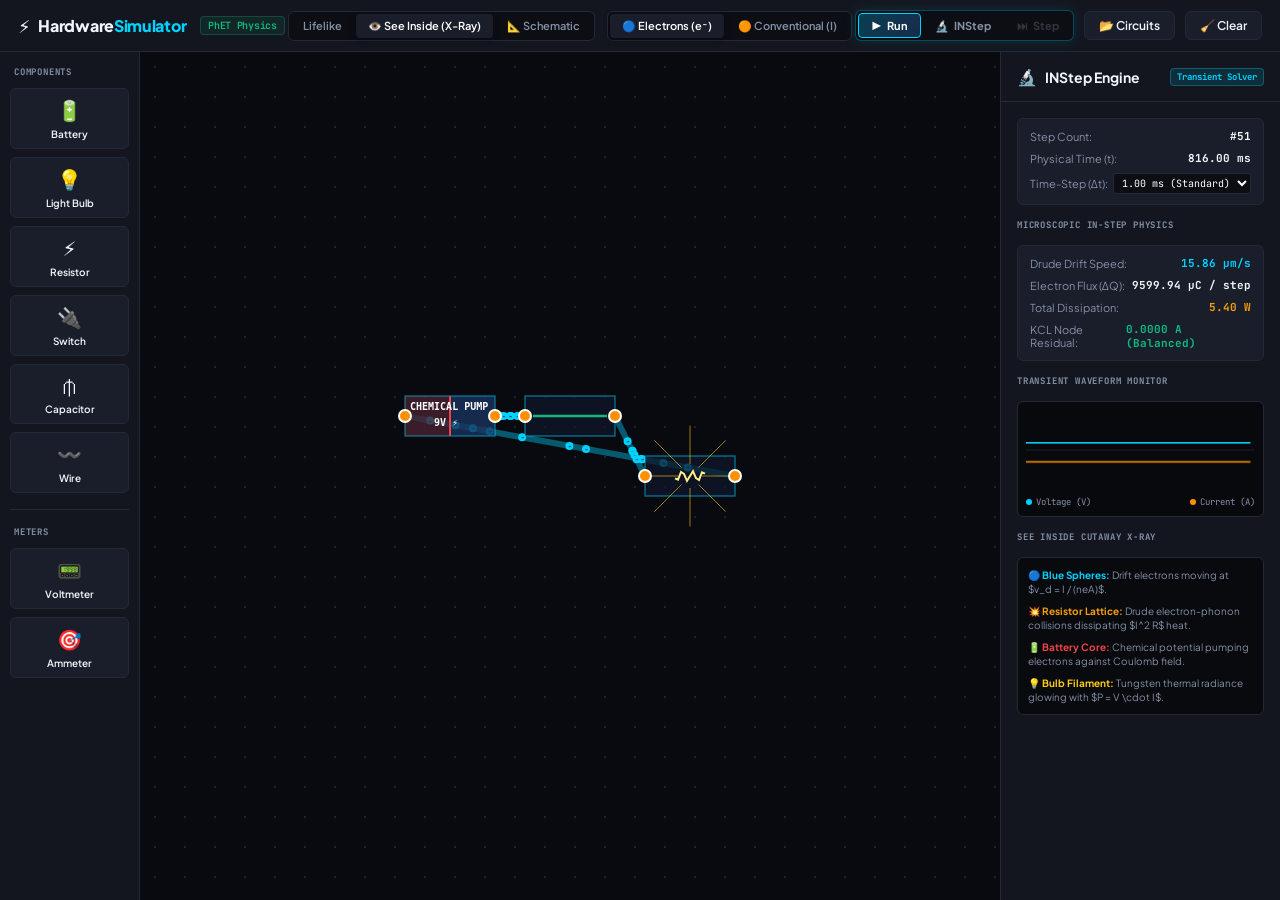
==== docs/index.html @ 87638cf1 "feat: complete PhET Hardware Simulator with See Inside cutaways, INStep transient engine, and GitHub" ====
<!DOCTYPE html>
<html lang="en">
<head>
  <meta charset="UTF-8">
  <meta name="viewport" content="width=device-width, initial-scale=1.0">
  <title>Hardware Simulator — PhET Interactive Circuit Lab & INStep Engine</title>
  <meta name="description" content="PhET-accurate interactive circuit construction kit with microscopic 'See Inside Circuit' X-ray cutaways, electron drift dynamics, and INStep transient micro-stepping engine.">

  <!-- Typography -->
  <link rel="preconnect" href="https://fonts.googleapis.com">
  <link rel="preconnect" href="https://fonts.gstatic.com" crossorigin>
  <link href="https://fonts.googleapis.com/css2?family=JetBrains+Mono:wght@400;500;600&family=Plus+Jakarta+Sans:wght@400;500;600;700;800&display=swap" rel="stylesheet">

  <link rel="stylesheet" href="style.css">
</head>
<body class="lab-workspace">

  <!-- Main Simulator Layout -->
  <div class="simulator-shell">
    
    <!-- Minimal Top Control Bar -->
    <header class="lab-header">
      <div class="header-left">
        <div class="brand">
          <span class="brand-icon">⚡</span>
          <span class="brand-title">Hardware<span class="highlight">Simulator</span></span>
          <span class="lab-badge">PhET Physics</span>
        </div>
      </div>

      <!-- Central "See Inside Circuit" Controls -->
      <div class="header-center">
        <!-- View Mode (Real vs See Inside X-Ray vs Schematic) -->
        <div class="segmented-control" title="Circuit Rendering View">
          <button class="seg-btn" data-view="real" id="view-real">Lifelike</button>
          <button class="seg-btn active" data-view="xray" id="view-xray">👁️ See Inside (X-Ray)</button>
          <button class="seg-btn" data-view="schematic" id="view-schematic">📐 Schematic</button>
        </div>

        <!-- Current Flow Mode (Electrons vs Conventional) -->
        <div class="segmented-control" title="Current Flow Display">
          <button class="seg-btn active" data-flow="electrons" id="flow-electrons">🔵 Electrons (e⁻)</button>
          <button class="seg-btn" data-flow="conventional" id="flow-conventional">🟠 Conventional (I)</button>
        </div>
      </div>

      <!-- INStep & Time Controls -->
      <div class="header-right">
        <!-- Major INStep Feature Pill -->
        <div class="instep-control-pill">
          <button class="btn-instep-mode active" id="btn-mode-run" title="Continuous Real-time Run">
            <span>▶</span> Run
          </button>
          <button class="btn-instep-mode" id="btn-mode-instep" title="INStep Micro-stepping transient analysis">
            <span>🔬</span> INStep
          </button>
          <button class="btn-instep-step" id="btn-instep-step" title="Advance by 1 micro-step (+Δt)" disabled>
            <span>⏭</span> Step
          </button>
        </div>

        <button class="btn-tool" id="btn-presets" title="Preset Circuits">📂 Circuits</button>
        <button class="btn-tool btn-clear" id="btn-clear" title="Clear Canvas">🧹 Clear</button>
      </div>
    </header>

    <!-- Main Workspace: Canvas Stage + Component Drawer -->
    <div class="lab-body">
      
      <!-- Minimalist Component Palette Drawer -->
      <aside class="component-drawer">
        <div class="drawer-title">COMPONENTS</div>
        <div class="palette-grid">
          <div class="palette-item" draggable="true" data-type="battery" title="DC Battery (Chemical Voltage Source)">
            <div class="palette-icon icon-battery">🔋</div>
            <span>Battery</span>
          </div>
          <div class="palette-item" draggable="true" data-type="bulb" title="Incandescent Light Bulb (Tungsten Filament)">
            <div class="palette-icon icon-bulb">💡</div>
            <span>Light Bulb</span>
          </div>
          <div class="palette-item" draggable="true" data-type="resistor" title="Carbon Resistor (Lattice Dissipation)">
            <div class="palette-icon icon-resistor">⚡</div>
            <span>Resistor</span>
          </div>
          <div class="palette-item" draggable="true" data-type="switch" title="Knife Switch">
            <div class="palette-icon icon-switch">🔌</div>
            <span>Switch</span>
          </div>
          <div class="palette-item" draggable="true" data-type="capacitor" title="Parallel Plate Capacitor">
            <div class="palette-icon icon-cap">⫛</div>
            <span>Capacitor</span>
          </div>
          <div class="palette-item" draggable="true" data-type="wire" title="Copper Wire (Zero Resistance)">
            <div class="palette-icon icon-wire">〰️</div>
            <span>Wire</span>
          </div>
        </div>

        <div class="drawer-divider"></div>
        <div class="drawer-title">METERS</div>
        <div class="palette-grid">
          <div class="palette-item" id="tool-voltmeter-toggle" title="Draggable Dual-Probe Voltmeter">
            <div class="palette-icon icon-meter">📟</div>
            <span>Voltmeter</span>
          </div>
          <div class="palette-item" id="tool-ammeter-toggle" title="Non-Contact Sensor Ammeter">
            <div class="palette-icon icon-ammeter">🎯</div>
            <span>Ammeter</span>
          </div>
        </div>
      </aside>

      <!-- Center Circuit Sandbox Canvas -->
      <main class="canvas-viewport" id="canvas-viewport">
        <!-- Interactive High-DPI Canvas -->
        <canvas id="circuit-canvas"></canvas>

        <!-- Virtual Voltmeter (Draggable with floating Red & Black Probes) -->
        <div class="virtual-meter voltmeter-body" id="voltmeter-unit" style="display: none;">
          <div class="meter-header">
            <span>VOLTMETER</span>
            <button class="meter-close" id="voltmeter-close">×</button>
          </div>
          <div class="meter-display">
            <span class="meter-value" id="voltmeter-readout">0.00</span>
            <span class="meter-unit">V</span>
          </div>
          <div class="meter-labels">
            <span class="label-black">COM (-)</span>
            <span class="label-red">V (+)</span>
          </div>
        </div>

        <!-- Voltmeter Probes -->
        <div class="probe probe-black" id="probe-black" style="display: none;" title="Negative Probe (Black)">
          <div class="probe-tip"></div>
          <span class="probe-tag">-</span>
        </div>
        <div class="probe probe-red" id="probe-red" style="display: none;" title="Positive Probe (Red)">
          <div class="probe-tip"></div>
          <span class="probe-tag">+</span>
        </div>

        <!-- Virtual Ammeter Sensor -->
        <div class="virtual-meter ammeter-unit" id="ammeter-unit" style="display: none;">
          <div class="meter-header">
            <span>AMMETER</span>
            <button class="meter-close" id="ammeter-close">×</button>
          </div>
          <div class="meter-display">
            <span class="meter-value" id="ammeter-readout">0.000</span>
            <span class="meter-unit">A</span>
          </div>
          <div class="ammeter-sensor-ring" id="ammeter-sensor-ring" title="Drag over any wire or component to read current">
            <div class="crosshair-h"></div>
            <div class="crosshair-v"></div>
          </div>
        </div>

        <!-- Floating Component Property Editor Dialog -->
        <div class="property-popup" id="property-popup" style="display: none;">
          <div class="popup-title">
            <span id="popup-comp-title">Resistor (R1)</span>
            <button class="popup-close" id="popup-close">×</button>
          </div>
          <div class="popup-body">
            <div class="slider-row">
              <label id="popup-slider-label">Resistance:</label>
              <input type="range" id="popup-slider" min="1" max="100" step="1" value="10">
              <span class="slider-readout" id="popup-slider-val">10.0 Ω</span>
            </div>
            <div class="popup-stats" id="popup-stats">
              <div>Current: <strong id="popup-stat-i">0.00 A</strong></div>
              <div>Power: <strong id="popup-stat-p">0.00 W</strong></div>
            </div>
            <div class="popup-actions">
              <button class="btn-popup-delete" id="popup-delete">🗑️ Remove</button>
            </div>
          </div>
        </div>

      </main>

      <!-- Right Side: ⭐ Major INStep Transient Dashboard & Microscopic Inspector -->
      <aside class="instep-panel" id="instep-panel">
        <div class="panel-header">
          <div class="panel-title-wrap">
            <span class="panel-icon">🔬</span>
            <h3>INStep Engine</h3>
          </div>
          <span class="instep-tag">Transient Solver</span>
        </div>

        <div class="instep-content">
          <!-- Step Telemetry Status -->
          <div class="telemetry-card">
            <div class="telemetry-row">
              <span>Step Count:</span>
              <strong id="instep-step-count">#0</strong>
            </div>
            <div class="telemetry-row">
              <span>Physical Time (t):</span>
              <strong id="instep-time-val">0.00 ms</strong>
            </div>
            <div class="telemetry-row">
              <span>Time-Step (Δt):</span>
              <select id="instep-dt-select" class="dropdown-sm">
                <option value="0.0001">0.10 ms (High-Res)</option>
                <option value="0.001" selected>1.00 ms (Standard)</option>
                <option value="0.01">10.0 ms (Fast)</option>
              </select>
            </div>
          </div>

          <!-- Microscopic "See Inside" Drude Physics -->
          <div class="section-title">MICROSCOPIC IN-STEP PHYSICS</div>
          <div class="telemetry-card">
            <div class="telemetry-row">
              <span>Drude Drift Speed:</span>
              <strong class="text-cyan" id="instep-drift-vel">0.00 µm/s</strong>
            </div>
            <div class="telemetry-row">
              <span>Electron Flux (ΔQ):</span>
              <strong id="instep-charge-flux">0.00 µC / step</strong>
            </div>
            <div class="telemetry-row">
              <span>Total Dissipation:</span>
              <strong class="text-amber" id="instep-power">0.00 W</strong>
            </div>
            <div class="telemetry-row">
              <span>KCL Node Residual:</span>
              <strong class="text-green" id="instep-kcl">0.0000 A (Balanced)</strong>
            </div>
          </div>

          <!-- Live INStep Waveform Transient Graph -->
          <div class="section-title">TRANSIENT WAVEFORM MONITOR</div>
          <div class="waveform-box">
            <canvas id="waveform-canvas" width="220" height="90"></canvas>
            <div class="waveform-legend">
              <span class="leg-item"><span class="dot-v"></span> Voltage (V)</span>
              <span class="leg-item"><span class="dot-i"></span> Current (A)</span>
            </div>
          </div>

          <!-- Cutaway Physics Explanation -->
          <div class="section-title">SEE INSIDE CUTAWAY X-RAY</div>
          <div class="cutaway-guide-box">
            <div class="guide-item">
              <strong class="text-cyan">🔵 Blue Spheres:</strong> Drift electrons moving at $v_d = I / (neA)$.
            </div>
            <div class="guide-item">
              <strong class="text-amber">💥 Resistor Lattice:</strong> Drude electron-phonon collisions dissipating $I^2 R$ heat.
            </div>
            <div class="guide-item">
              <strong class="text-red">🔋 Battery Core:</strong> Chemical potential pumping electrons against Coulomb field.
            </div>
            <div class="guide-item">
              <strong class="text-yellow">💡 Bulb Filament:</strong> Tungsten thermal radiance glowing with $P = V \cdot I$.
            </div>
          </div>

        </div>
      </aside>

    </div>

    <!-- Presets Modal -->
    <div class="modal-backdrop" id="modal-presets" style="display: none;">
      <div class="modal-card">
        <div class="modal-header">
          <h3>Load Circuit Presets</h3>
          <button class="modal-close" id="modal-presets-close">×</button>
        </div>
        <div class="presets-grid">
          <div class="preset-card" data-preset="simple_series">
            <h4>Simple Series Circuit</h4>
            <p>9V Battery + Light Bulb + Knife Switch. Demonstrates complete conduction loop.</p>
          </div>
          <div class="preset-card" data-preset="parallel_branches">
            <h4>Parallel Circuit</h4>
            <p>9V Battery powering two independent light bulb branches. Verifies Kirchhoff's Current Law.</p>
          </div>
          <div class="preset-card" data-preset="rc_transient">
            <h4>RC Transient Charging</h4>
            <p>Battery + Resistor + Capacitor. Watch voltage exponential rise and INStep charge storage.</p>
          </div>
          <div class="preset-card" data-preset="short_circuit">
            <h4>Short Circuit (High Current)</h4>
            <p>Direct low-resistance bridge triggering high thermal current and battery warning.</p>
          </div>
        </div>
      </div>
    </div>

  </div>

  <script src="app.js"></script>
</body>
</html>
---- docs/style.css ----
/* ==========================================================================
   Hardware Simulator — PhET Interactive Lab & INStep Engine Stylesheet
   Minimalist UI • Maximal Functionality • Microscopic Physics Simulation
   ========================================================================== */

:root {
  --bg-lab: #0b0d13;
  --bg-surface: #13161f;
  --bg-card: #1a1e2b;
  --bg-card-hover: #222738;
  --border-subtle: #242938;
  --border-active: #3b435a;

  --accent-cyan: #00d2ff;
  --accent-blue: #3b82f6;
  --accent-orange: #ff9100;
  --accent-amber: #f59e0b;
  --accent-green: #10b981;
  --accent-red: #ef4444;
  --accent-yellow: #facc15;

  --text-main: #f1f5f9;
  --text-muted: #8490a7;
  --text-dark: #0f172a;

  --font-main: 'Plus Jakarta Sans', system-ui, sans-serif;
  --font-mono: 'JetBrains Mono', monospace;
}

*, *::before, *::after {
  box-sizing: border-box;
  margin: 0;
  padding: 0;
  -webkit-font-smoothing: antialiased;
}

body.lab-workspace {
  background-color: var(--bg-lab);
  color: var(--text-main);
  font-family: var(--font-main);
  height: 100vh;
  width: 100vw;
  overflow: hidden;
  user-select: none;
}

.simulator-shell {
  display: flex;
  flex-direction: column;
  height: 100vh;
  width: 100vw;
}

/* ================= Minimal Top Control Bar ================= */
.lab-header {
  height: 52px;
  background-color: var(--bg-surface);
  border-bottom: 1px solid var(--border-subtle);
  display: flex;
  align-items: center;
  justify-content: space-between;
  padding: 0 18px;
  z-index: 100;
  flex-shrink: 0;
}

.brand {
  display: flex;
  align-items: center;
  gap: 8px;
  font-weight: 800;
  font-size: 16px;
  letter-spacing: -0.3px;
}

.brand-icon {
  font-size: 18px;
}

.brand-title .highlight {
  color: var(--accent-cyan);
}

.lab-badge {
  font-family: var(--font-mono);
  font-size: 10px;
  font-weight: 600;
  color: var(--accent-green);
  background: rgba(16, 185, 129, 0.1);
  border: 1px solid rgba(16, 185, 129, 0.25);
  padding: 2px 7px;
  border-radius: 4px;
  margin-left: 6px;
}

.header-center {
  display: flex;
  align-items: center;
  gap: 12px;
}

/* Segmented Control Buttons */
.segmented-control {
  display: flex;
  background-color: #0c0e14;
  border: 1px solid var(--border-subtle);
  border-radius: 6px;
  padding: 2px;
  gap: 2px;
}

.seg-btn {
  background: transparent;
  border: none;
  color: var(--text-muted);
  font-family: var(--font-main);
  font-size: 11px;
  font-weight: 600;
  padding: 5px 12px;
  border-radius: 4px;
  cursor: pointer;
  transition: all 0.15s ease;
}

.seg-btn:hover {
  color: var(--text-main);
}

.seg-btn.active {
  background-color: var(--bg-card);
  color: #fff;
  box-shadow: 0 2px 6px rgba(0, 0, 0, 0.3);
}

/* INStep Control Pill */
.header-right {
  display: flex;
  align-items: center;
  gap: 10px;
}

.instep-control-pill {
  display: flex;
  background-color: #0c0e14;
  border: 1px solid rgba(0, 210, 255, 0.3);
  box-shadow: 0 0 14px rgba(0, 210, 255, 0.12);
  border-radius: 6px;
  padding: 2px;
  gap: 2px;
}

.btn-instep-mode, .btn-instep-step {
  background: transparent;
  border: none;
  color: var(--text-muted);
  font-family: var(--font-main);
  font-size: 11px;
  font-weight: 700;
  padding: 5px 12px;
  border-radius: 4px;
  cursor: pointer;
  display: flex;
  align-items: center;
  gap: 5px;
  transition: all 0.15s;
}

.btn-instep-mode:hover, .btn-instep-step:hover:not(:disabled) {
  color: #fff;
}

.btn-instep-mode.active {
  background: linear-gradient(135deg, rgba(0, 210, 255, 0.25), rgba(59, 130, 246, 0.25));
  border: 1px solid var(--accent-cyan);
  color: #fff;
}

.btn-instep-step:disabled {
  opacity: 0.3;
  cursor: not-allowed;
}

.btn-tool {
  background-color: var(--bg-card);
  border: 1px solid var(--border-subtle);
  color: var(--text-main);
  font-family: var(--font-main);
  font-size: 12px;
  font-weight: 600;
  padding: 6px 14px;
  border-radius: 6px;
  cursor: pointer;
  transition: all 0.15s;
}

.btn-tool:hover {
  background-color: var(--bg-card-hover);
  border-color: var(--border-active);
}

.btn-clear:hover {
  border-color: var(--accent-red);
  color: var(--accent-red);
}

/* ================= Workspace Layout ================= */
.lab-body {
  display: flex;
  flex: 1;
  overflow: hidden;
  position: relative;
}

/* Left Component Palette Drawer */
.component-drawer {
  width: 140px;
  background-color: var(--bg-surface);
  border-right: 1px solid var(--border-subtle);
  display: flex;
  flex-direction: column;
  padding: 14px 10px;
  gap: 10px;
  overflow-y: auto;
  z-index: 50;
  flex-shrink: 0;
}

.drawer-title {
  font-family: var(--font-mono);
  font-size: 9px;
  font-weight: 700;
  letter-spacing: 0.8px;
  color: var(--text-muted);
  padding: 0 4px;
}

.palette-grid {
  display: flex;
  flex-direction: column;
  gap: 8px;
}

.palette-item {
  background-color: var(--bg-card);
  border: 1px solid var(--border-subtle);
  border-radius: 6px;
  padding: 8px 6px;
  display: flex;
  flex-direction: column;
  align-items: center;
  gap: 5px;
  cursor: grab;
  transition: all 0.18s ease;
}

.palette-item:hover {
  background-color: var(--bg-card-hover);
  border-color: var(--accent-cyan);
  transform: translateY(-1px);
  box-shadow: 0 4px 12px rgba(0, 0, 0, 0.3);
}

.palette-item:active {
  cursor: grabbing;
}

.palette-icon {
  font-size: 20px;
}

.palette-item span {
  font-size: 10px;
  font-weight: 600;
  color: var(--text-main);
}

.drawer-divider {
  height: 1px;
  background: var(--border-subtle);
  margin: 6px 0;
}

/* Center Canvas Viewport */
.canvas-viewport {
  flex: 1;
  position: relative;
  background: #090a0f;
  overflow: hidden;
  cursor: default;
}

#circuit-canvas {
  position: absolute;
  inset: 0;
  width: 100%;
  height: 100%;
}

/* Virtual Meters (Voltmeter & Ammeter) */
.virtual-meter {
  position: absolute;
  background-color: #f59e0b;
  border: 3px solid #b45309;
  border-radius: 10px;
  box-shadow: 0 12px 32px rgba(0, 0, 0, 0.6);
  z-index: 80;
  cursor: move;
}

.voltmeter-body {
  width: 150px;
  padding: 10px;
  top: 30px;
  right: 30px;
}

.meter-header {
  display: flex;
  justify-content: space-between;
  align-items: center;
  font-size: 9px;
  font-weight: 800;
  font-family: var(--font-mono);
  color: #78350f;
  margin-bottom: 6px;
}

.meter-close {
  background: transparent;
  border: none;
  font-size: 14px;
  font-weight: bold;
  color: #78350f;
  cursor: pointer;
}

.meter-display {
  background-color: #27272a;
  border: 2px solid #18181b;
  border-radius: 4px;
  padding: 6px 8px;
  display: flex;
  justify-content: space-between;
  align-items: baseline;
  box-shadow: inset 0 2px 6px rgba(0, 0, 0, 0.6);
}

.meter-value {
  font-family: var(--font-mono);
  font-size: 18px;
  font-weight: 700;
  color: #4ade80;
}

.meter-unit {
  font-family: var(--font-mono);
  font-size: 12px;
  font-weight: 700;
  color: #a1a1aa;
}

.meter-labels {
  display: flex;
  justify-content: space-between;
  margin-top: 8px;
  font-size: 9px;
  font-family: var(--font-mono);
  font-weight: 800;
}

.label-black { color: #18181b; }
.label-red { color: #b91c1c; }

/* Voltmeter Probes */
.probe {
  position: absolute;
  width: 16px;
  height: 48px;
  border-radius: 3px;
  display: flex;
  flex-direction: column;
  align-items: center;
  justify-content: flex-end;
  padding-bottom: 4px;
  cursor: grab;
  z-index: 85;
  box-shadow: 0 6px 16px rgba(0, 0, 0, 0.5);
}

.probe-tip {
  position: absolute;
  top: -12px;
  width: 3px;
  height: 12px;
  background-color: #d1d5db;
  border-radius: 1px;
}

.probe-black {
  background-color: #18181b;
  border: 1px solid #3f3f46;
  top: 130px;
  right: 120px;
}

.probe-red {
  background-color: #dc2626;
  border: 1px solid #f87171;
  top: 130px;
  right: 50px;
}

.probe-tag {
  font-size: 12px;
  font-weight: 800;
  color: #fff;
  font-family: var(--font-mono);
}

/* Ammeter Sensor */
.ammeter-unit {
  width: 140px;
  padding: 8px;
  background-color: #0284c7;
  border-color: #0369a1;
  top: 180px;
  right: 30px;
}

.ammeter-unit .meter-header { color: #082f49; }
.ammeter-unit .meter-close { color: #082f49; }

.ammeter-sensor-ring {
  width: 38px;
  height: 38px;
  border-radius: 50%;
  border: 3px dashed #38bdf8;
  position: absolute;
  top: calc(100% + 14px);
  left: 50%;
  transform: translateX(-50%);
  display: flex;
  align-items: center;
  justify-content: center;
  cursor: grab;
  background: rgba(56, 189, 248, 0.15);
}

.crosshair-h { width: 100%; height: 1px; background: rgba(56, 189, 248, 0.6); position: absolute; }
.crosshair-v { height: 100%; width: 1px; background: rgba(56, 189, 248, 0.6); position: absolute; }

/* Component Property Editor Popup */
.property-popup {
  position: absolute;
  background-color: var(--bg-surface);
  border: 1px solid var(--border-subtle);
  border-radius: 8px;
  box-shadow: 0 16px 40px rgba(0, 0, 0, 0.6);
  padding: 12px 16px;
  width: 230px;
  z-index: 90;
  display: flex;
  flex-direction: column;
  gap: 10px;
}

.popup-title {
  display: flex;
  justify-content: space-between;
  align-items: center;
  font-size: 12px;
  font-weight: 700;
  color: #fff;
  border-bottom: 1px solid var(--border-subtle);
  padding-bottom: 6px;
}

.popup-close {
  background: transparent;
  border: none;
  font-size: 16px;
  color: var(--text-muted);
  cursor: pointer;
}

.slider-row {
  display: flex;
  flex-direction: column;
  gap: 6px;
  font-size: 11px;
}

.slider-row input[type=range] {
  width: 100%;
  accent-color: var(--accent-cyan);
}

.slider-readout {
  font-family: var(--font-mono);
  font-weight: 700;
  color: var(--accent-cyan);
  text-align: right;
}

.popup-stats {
  background: #0b0d13;
  padding: 6px 8px;
  border-radius: 4px;
  font-size: 11px;
  font-family: var(--font-mono);
  display: flex;
  justify-content: space-between;
}

.btn-popup-delete {
  width: 100%;
  background: rgba(239, 68, 68, 0.12);
  border: 1px solid rgba(239, 68, 68, 0.3);
  color: var(--accent-red);
  font-size: 11px;
  font-weight: 600;
  padding: 6px;
  border-radius: 4px;
  cursor: pointer;
  margin-top: 6px;
}

.btn-popup-delete:hover {
  background: rgba(239, 68, 68, 0.25);
}

/* ================= Right: ⭐ INStep Dashboard ================= */
.instep-panel {
  width: 280px;
  background-color: var(--bg-surface);
  border-left: 1px solid var(--border-subtle);
  display: flex;
  flex-direction: column;
  z-index: 50;
  flex-shrink: 0;
}

.panel-header {
  padding: 14px 16px;
  border-bottom: 1px solid var(--border-subtle);
  display: flex;
  justify-content: space-between;
  align-items: center;
}

.panel-title-wrap {
  display: flex;
  align-items: center;
  gap: 8px;
}

.panel-title-wrap h3 {
  font-size: 14px;
  font-weight: 700;
}

.instep-tag {
  font-family: var(--font-mono);
  font-size: 9px;
  font-weight: 700;
  background: rgba(0, 210, 255, 0.12);
  color: var(--accent-cyan);
  border: 1px solid rgba(0, 210, 255, 0.3);
  padding: 2px 6px;
  border-radius: 4px;
}

.instep-content {
  padding: 16px;
  overflow-y: auto;
  display: flex;
  flex-direction: column;
  gap: 14px;
}

.section-title {
  font-family: var(--font-mono);
  font-size: 9px;
  font-weight: 700;
  letter-spacing: 0.8px;
  color: var(--text-muted);
}

.telemetry-card {
  background-color: var(--bg-card);
  border: 1px solid var(--border-subtle);
  border-radius: 6px;
  padding: 10px 12px;
  display: flex;
  flex-direction: column;
  gap: 8px;
}

.telemetry-row {
  display: flex;
  justify-content: space-between;
  align-items: center;
  font-size: 11px;
  color: var(--text-muted);
}

.telemetry-row strong {
  font-family: var(--font-mono);
  color: var(--text-main);
}

.dropdown-sm {
  background: #0c0e14;
  border: 1px solid var(--border-subtle);
  color: #fff;
  font-family: var(--font-mono);
  font-size: 10px;
  padding: 2px 4px;
  border-radius: 3px;
  outline: none;
}

.text-cyan { color: var(--accent-cyan) !important; }
.text-amber { color: var(--accent-amber) !important; }
.text-green { color: var(--accent-green) !important; }
.text-red { color: var(--accent-red) !important; }
.text-yellow { color: var(--accent-yellow) !important; }

/* Waveform Canvas */
.waveform-box {
  background-color: #08090d;
  border: 1px solid var(--border-subtle);
  border-radius: 6px;
  padding: 8px;
  display: flex;
  flex-direction: column;
  gap: 6px;
}

#waveform-canvas {
  width: 100%;
  height: 80px;
}

.waveform-legend {
  display: flex;
  justify-content: space-between;
  font-size: 9px;
  font-family: var(--font-mono);
  color: var(--text-muted);
}

.leg-item { display: flex; align-items: center; gap: 4px; }
.dot-v { width: 6px; height: 6px; border-radius: 50%; background-color: var(--accent-cyan); }
.dot-i { width: 6px; height: 6px; border-radius: 50%; background-color: var(--accent-orange); }

/* Cutaway Guide Box */
.cutaway-guide-box {
  background-color: #090a0e;
  border: 1px solid var(--border-subtle);
  border-radius: 6px;
  padding: 10px;
  display: flex;
  flex-direction: column;
  gap: 8px;
}

.guide-item {
  font-size: 10px;
  line-height: 1.4;
  color: var(--text-muted);
}

/* ================= Presets Modal ================= */
.modal-backdrop {
  position: fixed;
  inset: 0;
  background: rgba(0, 0, 0, 0.7);
  backdrop-filter: blur(4px);
  display: flex;
  align-items: center;
  justify-content: center;
  z-index: 200;
}

.modal-card {
  background: var(--bg-surface);
  border: 1px solid var(--border-subtle);
  border-radius: 10px;
  width: 520px;
  padding: 20px;
  display: flex;
  flex-direction: column;
  gap: 16px;
  box-shadow: 0 20px 48px rgba(0, 0, 0, 0.6);
}

.modal-header {
  display: flex;
  justify-content: space-between;
  align-items: center;
  border-bottom: 1px solid var(--border-subtle);
  padding-bottom: 10px;
}

.modal-header h3 {
  font-size: 15px;
  font-weight: 700;
}

.modal-close {
  background: transparent;
  border: none;
  font-size: 20px;
  color: var(--text-muted);
  cursor: pointer;
}

.presets-grid {
  display: grid;
  grid-template-columns: 1fr 1fr;
  gap: 12px;
}

.preset-card {
  background: var(--bg-card);
  border: 1px solid var(--border-subtle);
  border-radius: 6px;
  padding: 12px;
  cursor: pointer;
  transition: all 0.15s;
}

.preset-card:hover {
  background: var(--bg-card-hover);
  border-color: var(--accent-cyan);
  transform: translateY(-2px);
}

.preset-card h4 {
  font-size: 12px;
  font-weight: 700;
  color: #fff;
  margin-bottom: 4px;
}

.preset-card p {
  font-size: 10px;
  color: var(--text-muted);
  line-height: 1.4;
}
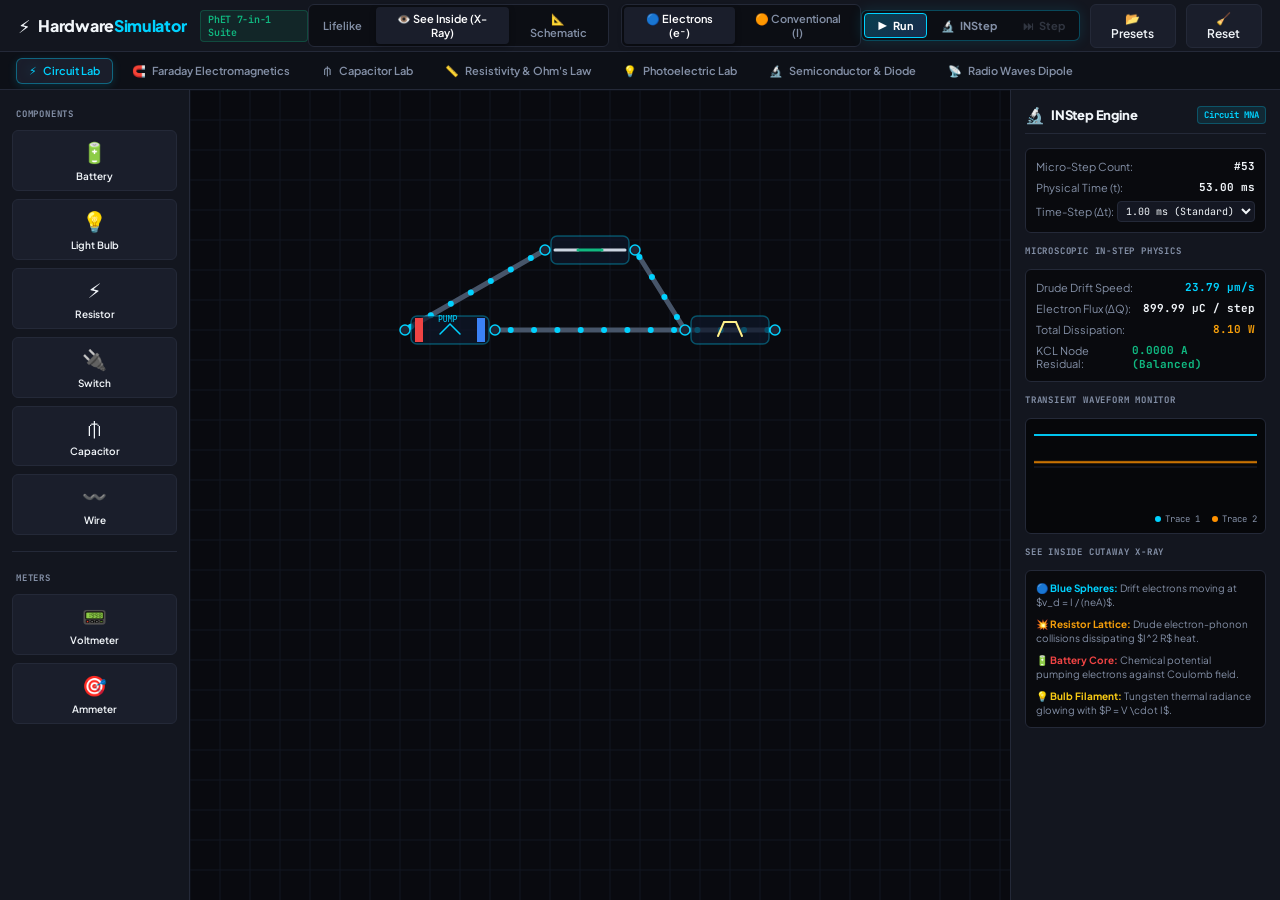
==== commit 32ee4bb7: "feat: revamp into complete 7-in-1 PhET Hardware Simulator suite with streamlined architecture and IN" ====
--- a/docs/index.html
+++ b/docs/index.html
@@ -3,8 +3,8 @@
 <head>
   <meta charset="UTF-8">
   <meta name="viewport" content="width=device-width, initial-scale=1.0">
-  <title>Hardware Simulator — PhET Interactive Circuit Lab & INStep Engine</title>
-  <meta name="description" content="PhET-accurate interactive circuit construction kit with microscopic 'See Inside Circuit' X-ray cutaways, electron drift dynamics, and INStep transient micro-stepping engine.">
+  <title>Hardware Simulator — Unified PhET Physics Suite & INStep Transient Engine</title>
+  <meta name="description" content="Complete PhET-accurate hardware simulation laboratory suite: Circuit Construction Kit, Faraday's Electromagnetics, Capacitor Lab, Wire Resistivity & Drude Model, Photoelectric Effect, Semiconductors & Diodes, and Radio Wave Antennas with microscopic X-ray cutaways and INStep micro-stepping transient engine.">
 
   <!-- Typography -->
   <link rel="preconnect" href="https://fonts.googleapis.com">
@@ -15,38 +15,37 @@
 </head>
 <body class="lab-workspace">
 
-  <!-- Main Simulator Layout -->
+  <!-- Main Simulator Layout Shell -->
   <div class="simulator-shell">
     
-    <!-- Minimal Top Control Bar -->
+    <!-- Primary Top Bar: Brand, Navigation & Transient Stepper Controls -->
     <header class="lab-header">
       <div class="header-left">
         <div class="brand">
           <span class="brand-icon">⚡</span>
           <span class="brand-title">Hardware<span class="highlight">Simulator</span></span>
-          <span class="lab-badge">PhET Physics</span>
+          <span class="lab-badge">PhET 7-in-1 Suite</span>
         </div>
       </div>
 
-      <!-- Central "See Inside Circuit" Controls -->
+      <!-- Central Contextual View Controls -->
       <div class="header-center">
-        <!-- View Mode (Real vs See Inside X-Ray vs Schematic) -->
-        <div class="segmented-control" title="Circuit Rendering View">
+        <!-- View Mode: Lifelike vs X-Ray vs Schematic -->
+        <div class="segmented-control" title="Rendering Mode" id="view-mode-control">
           <button class="seg-btn" data-view="real" id="view-real">Lifelike</button>
           <button class="seg-btn active" data-view="xray" id="view-xray">👁️ See Inside (X-Ray)</button>
           <button class="seg-btn" data-view="schematic" id="view-schematic">📐 Schematic</button>
         </div>
 
-        <!-- Current Flow Mode (Electrons vs Conventional) -->
-        <div class="segmented-control" title="Current Flow Display">
+        <!-- Current / Particle Flow Toggle -->
+        <div class="segmented-control" title="Charge Carrier Flow" id="flow-mode-control">
           <button class="seg-btn active" data-flow="electrons" id="flow-electrons">🔵 Electrons (e⁻)</button>
           <button class="seg-btn" data-flow="conventional" id="flow-conventional">🟠 Conventional (I)</button>
         </div>
       </div>
 
-      <!-- INStep & Time Controls -->
+      <!-- INStep Transient Engine Controls -->
       <div class="header-right">
-        <!-- Major INStep Feature Pill -->
         <div class="instep-control-pill">
           <button class="btn-instep-mode active" id="btn-mode-run" title="Continuous Real-time Run">
             <span>▶</span> Run
@@ -59,144 +58,477 @@
           </button>
         </div>
 
-        <button class="btn-tool" id="btn-presets" title="Preset Circuits">📂 Circuits</button>
-        <button class="btn-tool btn-clear" id="btn-clear" title="Clear Canvas">🧹 Clear</button>
+        <button class="btn-tool" id="btn-presets" title="Preset Laboratories">📂 Presets</button>
+        <button class="btn-tool btn-clear" id="btn-clear" title="Reset Current Laboratory">🧹 Reset</button>
       </div>
     </header>
 
-    <!-- Main Workspace: Canvas Stage + Component Drawer -->
+    <!-- Unified PhET Simulation Modules Ribbon -->
+    <nav class="lab-modules-bar" aria-label="Simulation Laboratories">
+      <button class="module-tab active" data-tab="circuit" id="tab-circuit">
+        <span class="tab-icon">⚡</span>
+        <span class="tab-text">Circuit Lab</span>
+      </button>
+      <button class="module-tab" data-tab="faraday" id="tab-faraday">
+        <span class="tab-icon">🧲</span>
+        <span class="tab-text">Faraday Electromagnetics</span>
+      </button>
+      <button class="module-tab" data-tab="capacitor" id="tab-capacitor">
+        <span class="tab-icon">⫛</span>
+        <span class="tab-text">Capacitor Lab</span>
+      </button>
+      <button class="module-tab" data-tab="resistivity" id="tab-resistivity">
+        <span class="tab-icon">📏</span>
+        <span class="tab-text">Resistivity & Ohm's Law</span>
+      </button>
+      <button class="module-tab" data-tab="photoelectric" id="tab-photoelectric">
+        <span class="tab-icon">💡</span>
+        <span class="tab-text">Photoelectric Lab</span>
+      </button>
+      <button class="module-tab" data-tab="semiconductor" id="tab-semiconductor">
+        <span class="tab-icon">🔬</span>
+        <span class="tab-text">Semiconductor & Diode</span>
+      </button>
+      <button class="module-tab" data-tab="radiowaves" id="tab-radiowaves">
+        <span class="tab-icon">📡</span>
+        <span class="tab-text">Radio Waves Dipole</span>
+      </button>
+    </nav>
+
+    <!-- Main Body: Contextual Drawer + Canvas Stages + INStep Dashboard -->
     <div class="lab-body">
       
-      <!-- Minimalist Component Palette Drawer -->
-      <aside class="component-drawer">
-        <div class="drawer-title">COMPONENTS</div>
-        <div class="palette-grid">
-          <div class="palette-item" draggable="true" data-type="battery" title="DC Battery (Chemical Voltage Source)">
-            <div class="palette-icon icon-battery">🔋</div>
-            <span>Battery</span>
-          </div>
-          <div class="palette-item" draggable="true" data-type="bulb" title="Incandescent Light Bulb (Tungsten Filament)">
-            <div class="palette-icon icon-bulb">💡</div>
-            <span>Light Bulb</span>
-          </div>
-          <div class="palette-item" draggable="true" data-type="resistor" title="Carbon Resistor (Lattice Dissipation)">
-            <div class="palette-icon icon-resistor">⚡</div>
-            <span>Resistor</span>
-          </div>
-          <div class="palette-item" draggable="true" data-type="switch" title="Knife Switch">
-            <div class="palette-icon icon-switch">🔌</div>
-            <span>Switch</span>
-          </div>
-          <div class="palette-item" draggable="true" data-type="capacitor" title="Parallel Plate Capacitor">
-            <div class="palette-icon icon-cap">⫛</div>
-            <span>Capacitor</span>
-          </div>
-          <div class="palette-item" draggable="true" data-type="wire" title="Copper Wire (Zero Resistance)">
-            <div class="palette-icon icon-wire">〰️</div>
-            <span>Wire</span>
-          </div>
-        </div>
-
-        <div class="drawer-divider"></div>
-        <div class="drawer-title">METERS</div>
-        <div class="palette-grid">
-          <div class="palette-item" id="tool-voltmeter-toggle" title="Draggable Dual-Probe Voltmeter">
-            <div class="palette-icon icon-meter">📟</div>
-            <span>Voltmeter</span>
-          </div>
-          <div class="palette-item" id="tool-ammeter-toggle" title="Non-Contact Sensor Ammeter">
-            <div class="palette-icon icon-ammeter">🎯</div>
-            <span>Ammeter</span>
-          </div>
-        </div>
+      <!-- ================= 1. Dynamic Left Drawer ================= -->
+      <aside class="component-drawer" id="component-drawer">
+        
+        <!-- 1.1 Circuit Lab Drawer -->
+        <div class="drawer-panel active" id="drawer-circuit">
+          <div class="drawer-title">COMPONENTS</div>
+          <div class="palette-grid">
+            <div class="palette-item" draggable="true" data-type="battery" title="DC Battery (Chemical Voltage Source)">
+              <div class="palette-icon icon-battery">🔋</div>
+              <span>Battery</span>
+            </div>
+            <div class="palette-item" draggable="true" data-type="bulb" title="Incandescent Light Bulb (Tungsten Filament)">
+              <div class="palette-icon icon-bulb">💡</div>
+              <span>Light Bulb</span>
+            </div>
+            <div class="palette-item" draggable="true" data-type="resistor" title="Carbon Resistor (Lattice Dissipation)">
+              <div class="palette-icon icon-resistor">⚡</div>
+              <span>Resistor</span>
+            </div>
+            <div class="palette-item" draggable="true" data-type="switch" title="Knife Switch">
+              <div class="palette-icon icon-switch">🔌</div>
+              <span>Switch</span>
+            </div>
+            <div class="palette-item" draggable="true" data-type="capacitor" title="Parallel Plate Capacitor">
+              <div class="palette-icon icon-cap">⫛</div>
+              <span>Capacitor</span>
+            </div>
+            <div class="palette-item" draggable="true" data-type="wire" title="Copper Wire (Zero Resistance)">
+              <div class="palette-icon icon-wire">〰️</div>
+              <span>Wire</span>
+            </div>
+          </div>
+
+          <div class="drawer-divider"></div>
+          <div class="drawer-title">METERS</div>
+          <div class="palette-grid">
+            <div class="palette-item" id="tool-voltmeter-toggle" title="Draggable Dual-Probe Voltmeter">
+              <div class="palette-icon icon-meter">📟</div>
+              <span>Voltmeter</span>
+            </div>
+            <div class="palette-item" id="tool-ammeter-toggle" title="Non-Contact Sensor Ammeter">
+              <div class="palette-icon icon-ammeter">🎯</div>
+              <span>Ammeter</span>
+            </div>
+          </div>
+        </div>
+
+        <!-- 1.2 Faraday Lab Drawer -->
+        <div class="drawer-panel" id="drawer-faraday">
+          <div class="drawer-title">APPARATUS SELECTION</div>
+          <div class="drawer-select-group">
+            <button class="drawer-btn active" data-sub="pickup" id="faraday-sub-pickup">🧲 Bar Magnet & Coil</button>
+            <button class="drawer-btn" data-sub="electromagnet" id="faraday-sub-electromagnet">⚡ Electromagnet (DC/AC)</button>
+            <button class="drawer-btn" data-sub="transformer" id="faraday-sub-transformer">🔄 Transformer</button>
+            <button class="drawer-btn" data-sub="generator" id="faraday-sub-generator">💧 Water Turbine Generator</button>
+          </div>
+
+          <div class="drawer-divider"></div>
+          <div class="drawer-title">COIL PARAMETERS</div>
+          <div class="param-row">
+            <label>Coil Turns (N):</label>
+            <div class="param-btn-group">
+              <button class="param-choice-btn" data-turns="1">1</button>
+              <button class="param-choice-btn" data-turns="2">2</button>
+              <button class="param-choice-btn active" data-turns="3">3</button>
+              <button class="param-choice-btn" data-turns="4">4</button>
+            </div>
+          </div>
+          <div class="param-row">
+            <label>Coil Radius:</label>
+            <input type="range" id="faraday-coil-area" min="30" max="80" value="55">
+            <span class="param-val" id="faraday-coil-area-val">55 mm</span>
+          </div>
+
+          <div class="drawer-divider"></div>
+          <div class="drawer-title">FIELD DISPLAY</div>
+          <div class="toggle-row">
+            <label for="faraday-show-bfield">Show B-Field Lines:</label>
+            <input type="checkbox" id="faraday-show-bfield" checked>
+          </div>
+          <div class="toggle-row">
+            <label for="faraday-show-compass">Show Compass Grid:</label>
+            <input type="checkbox" id="faraday-show-compass" checked>
+          </div>
+        </div>
+
+        <!-- 1.3 Capacitor Lab Drawer -->
+        <div class="drawer-panel" id="drawer-capacitor">
+          <div class="drawer-title">PLATE GEOMETRY</div>
+          <div class="param-row">
+            <label>Plate Separation (d):</label>
+            <input type="range" id="cap-plate-dist" min="2.0" max="10.0" step="0.5" value="5.0">
+            <span class="param-val" id="cap-plate-dist-val">5.0 mm</span>
+          </div>
+          <div class="param-row">
+            <label>Plate Area (A):</label>
+            <input type="range" id="cap-plate-area" min="100" max="400" step="10" value="200">
+            <span class="param-val" id="cap-plate-area-val">200 mm²</span>
+          </div>
+
+          <div class="drawer-divider"></div>
+          <div class="drawer-title">DIELECTRIC MATERIAL</div>
+          <div class="param-row">
+            <label>Substance (κ):</label>
+            <select id="cap-dielectric-select" class="dropdown-full">
+              <option value="1.0" selected>Vacuum (κ = 1.0)</option>
+              <option value="2.1">Teflon (κ = 2.1)</option>
+              <option value="3.5">Paper (κ = 3.5)</option>
+              <option value="5.0">Pyrex Glass (κ = 5.0)</option>
+              <option value="10.0">Strontium Titanate (κ = 10.0)</option>
+            </select>
+          </div>
+          <div class="param-row">
+            <label>Dielectric Insertion:</label>
+            <input type="range" id="cap-dielectric-insert" min="0" max="100" step="5" value="0">
+            <span class="param-val" id="cap-dielectric-insert-val">0 %</span>
+          </div>
+
+          <div class="drawer-divider"></div>
+          <div class="drawer-title">CIRCUIT ATTACHMENT</div>
+          <div class="param-btn-group full-width">
+            <button class="param-choice-btn active" id="cap-conn-battery">🔋 Battery</button>
+            <button class="param-choice-btn" id="cap-conn-open">⏸ Disconnect</button>
+            <button class="param-choice-btn" id="cap-conn-bulb">💡 Discharge Bulb</button>
+          </div>
+          <div class="param-row" style="margin-top: 10px;">
+            <label>Supply Voltage:</label>
+            <input type="range" id="cap-battery-v" min="-1.5" max="1.5" step="0.1" value="1.5">
+            <span class="param-val" id="cap-battery-v-val">+1.5 V</span>
+          </div>
+        </div>
+
+        <!-- 1.4 Resistivity Lab Drawer -->
+        <div class="drawer-panel" id="drawer-resistivity">
+          <div class="drawer-title">MATERIAL RESISTIVITY (ρ)</div>
+          <div class="param-row">
+            <label>Resistivity (ρ):</label>
+            <input type="range" id="res-rho" min="0.10" max="10.00" step="0.1" value="1.00">
+            <span class="param-val" id="res-rho-val">1.00 Ω·cm</span>
+          </div>
+          <div class="preset-links">
+            <button class="preset-pill" data-rho="0.17">Copper</button>
+            <button class="preset-pill" data-rho="1.00">Alloy</button>
+            <button class="preset-pill" data-rho="5.50">Tungsten</button>
+            <button class="preset-pill" data-rho="10.0">Nichrome</button>
+          </div>
+
+          <div class="drawer-divider"></div>
+          <div class="drawer-title">WIRE DIMENSIONS</div>
+          <div class="param-row">
+            <label>Length (L):</label>
+            <input type="range" id="res-length" min="1.0" max="20.0" step="0.5" value="10.0">
+            <span class="param-val" id="res-length-val">10.0 cm</span>
+          </div>
+          <div class="param-row">
+            <label>Area (A):</label>
+            <input type="range" id="res-area" min="1.0" max="15.0" step="0.5" value="5.0">
+            <span class="param-val" id="res-area-val">5.0 mm²</span>
+          </div>
+
+          <div class="drawer-divider"></div>
+          <div class="drawer-title">BATTERY SOURCE</div>
+          <div class="param-row">
+            <label>Voltage (V):</label>
+            <input type="range" id="res-voltage" min="0.1" max="9.0" step="0.1" value="4.5">
+            <span class="param-val" id="res-voltage-val">4.5 V</span>
+          </div>
+        </div>
+
+        <!-- 1.5 Photoelectric Lab Drawer -->
+        <div class="drawer-panel" id="drawer-photoelectric">
+          <div class="drawer-title">TARGET METAL CATHODE</div>
+          <div class="param-row">
+            <label>Target Material:</label>
+            <select id="pe-target-metal" class="dropdown-full">
+              <option value="sodium" data-wf="2.28" selected>Sodium (Na, Φ = 2.28 eV)</option>
+              <option value="calcium" data-wf="2.87">Calcium (Ca, Φ = 2.87 eV)</option>
+              <option value="zinc" data-wf="4.31">Zinc (Zn, Φ = 4.31 eV)</option>
+              <option value="copper" data-wf="4.70">Copper (Cu, Φ = 4.70 eV)</option>
+              <option value="platinum" data-wf="6.35">Platinum (Pt, Φ = 6.35 eV)</option>
+            </select>
+          </div>
+
+          <div class="drawer-divider"></div>
+          <div class="drawer-title">MONOCHROMATIC LIGHT SOURCE</div>
+          <div class="param-row">
+            <label>Wavelength (λ):</label>
+            <input type="range" id="pe-wavelength" min="200" max="800" step="5" value="400">
+            <span class="param-val" id="pe-wavelength-val">400 nm (UV/Violet)</span>
+          </div>
+          <!-- Wavelength Spectrum Visual Gradient -->
+          <div class="spectrum-bar" id="pe-spectrum-bar">
+            <div class="spectrum-cursor" id="pe-spectrum-cursor"></div>
+          </div>
+
+          <div class="param-row" style="margin-top: 10px;">
+            <label>Beam Intensity:</label>
+            <input type="range" id="pe-intensity" min="0" max="100" step="5" value="60">
+            <span class="param-val" id="pe-intensity-val">60 %</span>
+          </div>
+
+          <div class="drawer-divider"></div>
+          <div class="drawer-title">BIAS / STOPPING VOLTAGE</div>
+          <div class="param-row">
+            <label>Voltage (V_bias):</label>
+            <input type="range" id="pe-voltage" min="-8.0" max="8.0" step="0.2" value="0.0">
+            <span class="param-val" id="pe-voltage-val">0.00 V</span>
+          </div>
+        </div>
+
+        <!-- 1.6 Semiconductor & Diode Drawer -->
+        <div class="drawer-panel" id="drawer-semiconductor">
+          <div class="drawer-title">SEMICONDUCTOR JUNCTION</div>
+          <div class="param-row">
+            <label>Material:</label>
+            <select id="semi-material-select" class="dropdown-full">
+              <option value="si" selected>Silicon (Si, Eg = 1.12 eV, Vk ≈ 0.7V)</option>
+              <option value="ge">Germanium (Ge, Eg = 0.67 eV, Vk ≈ 0.3V)</option>
+              <option value="gaas">Gallium Arsenide (GaAs LED, Eg = 1.42 eV)</option>
+            </select>
+          </div>
+
+          <div class="drawer-divider"></div>
+          <div class="drawer-title">JUNCTION BIAS VOLTAGE</div>
+          <div class="param-row">
+            <label>Bias (V_bias):</label>
+            <input type="range" id="semi-bias" min="-3.0" max="1.5" step="0.05" value="0.0">
+            <span class="param-val" id="semi-bias-val">0.00 V (Zero Bias)</span>
+          </div>
+
+          <div class="drawer-divider"></div>
+          <div class="drawer-title">CRYSTAL TEMPERATURE</div>
+          <div class="param-row">
+            <label>Temperature (T):</label>
+            <input type="range" id="semi-temp" min="200" max="400" step="5" value="300">
+            <span class="param-val" id="semi-temp-val">300 K (27°C)</span>
+          </div>
+
+          <div class="drawer-divider"></div>
+          <div class="drawer-title">DOPING CONCENTRATION</div>
+          <div class="param-row">
+            <label>Acceptor / Donor (N):</label>
+            <input type="range" id="semi-doping" min="1" max="10" step="1" value="5">
+            <span class="param-val" id="semi-doping-val">5 × 10¹⁶ cm⁻³</span>
+          </div>
+        </div>
+
+        <!-- 1.7 Radio Waves Drawer -->
+        <div class="drawer-panel" id="drawer-radiowaves">
+          <div class="drawer-title">TRANSMITTER OSCILLATOR</div>
+          <div class="param-btn-group full-width">
+            <button class="param-choice-btn active" id="radio-mode-sine">Oscillate (AC)</button>
+            <button class="param-choice-btn" id="radio-mode-pulse">Pulse</button>
+            <button class="param-choice-btn" id="radio-mode-manual">Manual Drag</button>
+          </div>
+          <div class="param-row" style="margin-top: 10px;">
+            <label>Frequency (f):</label>
+            <input type="range" id="radio-freq" min="1.0" max="5.0" step="0.2" value="2.5">
+            <span class="param-val" id="radio-freq-val">2.5 MHz</span>
+          </div>
+          <div class="param-row">
+            <label>Transmitter Amplitude:</label>
+            <input type="range" id="radio-amplitude" min="10" max="100" step="5" value="70">
+            <span class="param-val" id="radio-amplitude-val">70 %</span>
+          </div>
+
+          <div class="drawer-divider"></div>
+          <div class="drawer-title">RECEIVER ANTENNA</div>
+          <div class="param-row">
+            <label>Antenna Distance (r):</label>
+            <input type="range" id="radio-distance" min="50" max="250" step="10" value="150">
+            <span class="param-val" id="radio-distance-val">150 m</span>
+          </div>
+
+          <div class="drawer-divider"></div>
+          <div class="drawer-title">FIELD DISPLAY</div>
+          <div class="toggle-row">
+            <label for="radio-show-efield">E-Field Vectors:</label>
+            <input type="checkbox" id="radio-show-efield" checked>
+          </div>
+          <div class="toggle-row">
+            <label for="radio-show-waves">Radiating Wavefronts:</label>
+            <input type="checkbox" id="radio-show-waves" checked>
+          </div>
+        </div>
+
       </aside>
 
-      <!-- Center Circuit Sandbox Canvas -->
+      <!-- ================= 2. Center Viewport Stages ================= -->
       <main class="canvas-viewport" id="canvas-viewport">
-        <!-- Interactive High-DPI Canvas -->
-        <canvas id="circuit-canvas"></canvas>
-
-        <!-- Virtual Voltmeter (Draggable with floating Red & Black Probes) -->
-        <div class="virtual-meter voltmeter-body" id="voltmeter-unit" style="display: none;">
-          <div class="meter-header">
-            <span>VOLTMETER</span>
-            <button class="meter-close" id="voltmeter-close">×</button>
-          </div>
-          <div class="meter-display">
-            <span class="meter-value" id="voltmeter-readout">0.00</span>
-            <span class="meter-unit">V</span>
-          </div>
-          <div class="meter-labels">
-            <span class="label-black">COM (-)</span>
-            <span class="label-red">V (+)</span>
-          </div>
-        </div>
-
-        <!-- Voltmeter Probes -->
-        <div class="probe probe-black" id="probe-black" style="display: none;" title="Negative Probe (Black)">
-          <div class="probe-tip"></div>
-          <span class="probe-tag">-</span>
-        </div>
-        <div class="probe probe-red" id="probe-red" style="display: none;" title="Positive Probe (Red)">
-          <div class="probe-tip"></div>
-          <span class="probe-tag">+</span>
-        </div>
-
-        <!-- Virtual Ammeter Sensor -->
-        <div class="virtual-meter ammeter-unit" id="ammeter-unit" style="display: none;">
-          <div class="meter-header">
-            <span>AMMETER</span>
-            <button class="meter-close" id="ammeter-close">×</button>
-          </div>
-          <div class="meter-display">
-            <span class="meter-value" id="ammeter-readout">0.000</span>
-            <span class="meter-unit">A</span>
-          </div>
-          <div class="ammeter-sensor-ring" id="ammeter-sensor-ring" title="Drag over any wire or component to read current">
-            <div class="crosshair-h"></div>
-            <div class="crosshair-v"></div>
-          </div>
-        </div>
-
-        <!-- Floating Component Property Editor Dialog -->
-        <div class="property-popup" id="property-popup" style="display: none;">
-          <div class="popup-title">
-            <span id="popup-comp-title">Resistor (R1)</span>
-            <button class="popup-close" id="popup-close">×</button>
-          </div>
-          <div class="popup-body">
-            <div class="slider-row">
-              <label id="popup-slider-label">Resistance:</label>
-              <input type="range" id="popup-slider" min="1" max="100" step="1" value="10">
-              <span class="slider-readout" id="popup-slider-val">10.0 Ω</span>
-            </div>
-            <div class="popup-stats" id="popup-stats">
-              <div>Current: <strong id="popup-stat-i">0.00 A</strong></div>
-              <div>Power: <strong id="popup-stat-p">0.00 W</strong></div>
-            </div>
-            <div class="popup-actions">
-              <button class="btn-popup-delete" id="popup-delete">🗑️ Remove</button>
-            </div>
+        
+        <!-- 2.1 Stage: Circuit Lab Canvas & Instruments -->
+        <div class="lab-stage active" id="stage-circuit">
+          <canvas id="circuit-canvas"></canvas>
+
+          <!-- Virtual Voltmeter (Draggable with Red & Black Probes) -->
+          <div class="virtual-meter voltmeter-body" id="voltmeter-unit" style="display: none;">
+            <div class="meter-header">
+              <span>VOLTMETER</span>
+              <button class="meter-close" id="voltmeter-close">×</button>
+            </div>
+            <div class="meter-display">
+              <span class="meter-value" id="voltmeter-readout">0.00</span>
+              <span class="meter-unit">V</span>
+            </div>
+            <div class="meter-labels">
+              <span class="label-black">COM (-)</span>
+              <span class="label-red">V (+)</span>
+            </div>
+          </div>
+
+          <!-- Voltmeter Probes -->
+          <div class="probe probe-black" id="probe-black" style="display: none;" title="Negative Probe (Black)">
+            <div class="probe-tip"></div>
+            <span class="probe-tag">-</span>
+          </div>
+          <div class="probe probe-red" id="probe-red" style="display: none;" title="Positive Probe (Red)">
+            <div class="probe-tip"></div>
+            <span class="probe-tag">+</span>
+          </div>
+
+          <!-- Virtual Ammeter Sensor -->
+          <div class="virtual-meter ammeter-unit" id="ammeter-unit" style="display: none;">
+            <div class="meter-header">
+              <span>AMMETER</span>
+              <button class="meter-close" id="ammeter-close">×</button>
+            </div>
+            <div class="meter-display">
+              <span class="meter-value" id="ammeter-readout">0.000</span>
+              <span class="meter-unit">A</span>
+            </div>
+            <div class="ammeter-sensor-ring" id="ammeter-sensor-ring" title="Drag over any wire or component to read current">
+              <div class="crosshair-h"></div>
+              <div class="crosshair-v"></div>
+            </div>
+          </div>
+
+          <!-- Floating Property Editor Dialog -->
+          <div class="property-popup" id="property-popup" style="display: none;">
+            <div class="popup-title">
+              <span id="popup-comp-title">Resistor (R1)</span>
+              <button class="popup-close" id="popup-close">×</button>
+            </div>
+            <div class="popup-body">
+              <div class="slider-row">
+                <label id="popup-slider-label">Resistance:</label>
+                <input type="range" id="popup-slider" min="1" max="100" step="1" value="10">
+                <span class="slider-readout" id="popup-slider-val">10.0 Ω</span>
+              </div>
+              <div class="popup-stats" id="popup-stats">
+                <div>Current: <strong id="popup-stat-i">0.00 A</strong></div>
+                <div>Power: <strong id="popup-stat-p">0.00 W</strong></div>
+              </div>
+              <div class="popup-actions">
+                <button class="btn-popup-delete" id="popup-delete">🗑️ Remove</button>
+              </div>
+            </div>
+          </div>
+        </div>
+
+        <!-- 2.2 Stage: Faraday Electromagnetics Canvas -->
+        <div class="lab-stage" id="stage-faraday">
+          <canvas id="faraday-canvas"></canvas>
+          <div class="canvas-hud" id="faraday-hud">
+            <span class="hud-item">Induction EMF: <strong id="faraday-hud-emf">0.00 V</strong></span>
+            <span class="hud-item">Flux (Φ): <strong id="faraday-hud-flux">0.00 Wb</strong></span>
+          </div>
+        </div>
+
+        <!-- 2.3 Stage: Capacitor Lab Canvas -->
+        <div class="lab-stage" id="stage-capacitor">
+          <canvas id="capacitor-canvas"></canvas>
+          <div class="canvas-hud" id="capacitor-hud">
+            <span class="hud-item">Capacitance: <strong id="cap-hud-c">0.35 pF</strong></span>
+            <span class="hud-item">Stored Energy: <strong id="cap-hud-u">0.40 pJ</strong></span>
+          </div>
+        </div>
+
+        <!-- 2.4 Stage: Resistivity Lab Canvas -->
+        <div class="lab-stage" id="stage-resistivity">
+          <canvas id="resistivity-canvas"></canvas>
+          <div class="canvas-hud" id="resistivity-hud">
+            <span class="hud-item">Resistance: <strong id="res-hud-r">2.00 Ω</strong></span>
+            <span class="hud-item">Current: <strong id="res-hud-i">2.25 A</strong></span>
+          </div>
+        </div>
+
+        <!-- 2.5 Stage: Photoelectric Lab Canvas -->
+        <div class="lab-stage" id="stage-photoelectric">
+          <canvas id="photoelectric-canvas"></canvas>
+          <div class="canvas-hud" id="photoelectric-hud">
+            <span class="hud-item">Photon Energy: <strong id="pe-hud-e">3.10 eV</strong></span>
+            <span class="hud-item">Photocurrent: <strong id="pe-hud-i">4.20 µA</strong></span>
+          </div>
+        </div>
+
+        <!-- 2.6 Stage: Semiconductor & Diode Canvas -->
+        <div class="lab-stage" id="stage-semiconductor">
+          <canvas id="semiconductor-canvas"></canvas>
+          <div class="canvas-hud" id="semiconductor-hud">
+            <span class="hud-item">Diode State: <strong id="semi-hud-state">Equilibrium</strong></span>
+            <span class="hud-item">Current: <strong id="semi-hud-i">0.00 mA</strong></span>
+          </div>
+        </div>
+
+        <!-- 2.7 Stage: Radio Waves Canvas -->
+        <div class="lab-stage" id="stage-radiowaves">
+          <canvas id="radiowaves-canvas"></canvas>
+          <div class="canvas-hud" id="radiowaves-hud">
+            <span class="hud-item">Wavelength (λ): <strong id="radio-hud-lambda">120.0 m</strong></span>
+            <span class="hud-item">Rx Signal: <strong id="radio-hud-rx">0.00 mV</strong></span>
           </div>
         </div>
 
       </main>
 
-      <!-- Right Side: ⭐ Major INStep Transient Dashboard & Microscopic Inspector -->
+      <!-- ================= 3. Right Sidebar: ⭐ Unified INStep Transient Dashboard ================= -->
       <aside class="instep-panel" id="instep-panel">
         <div class="panel-header">
           <div class="panel-title-wrap">
             <span class="panel-icon">🔬</span>
             <h3>INStep Engine</h3>
           </div>
-          <span class="instep-tag">Transient Solver</span>
+          <span class="instep-tag" id="instep-lab-tag">Circuit MNA</span>
         </div>
 
         <div class="instep-content">
           <!-- Step Telemetry Status -->
           <div class="telemetry-card">
             <div class="telemetry-row">
-              <span>Step Count:</span>
+              <span>Micro-Step Count:</span>
               <strong id="instep-step-count">#0</strong>
             </div>
             <div class="telemetry-row">
@@ -213,24 +545,24 @@
             </div>
           </div>
 
-          <!-- Microscopic "See Inside" Drude Physics -->
-          <div class="section-title">MICROSCOPIC IN-STEP PHYSICS</div>
-          <div class="telemetry-card">
+          <!-- Dynamic Lab-Specific Physics Telemetry -->
+          <div class="section-title" id="instep-telemetry-title">MICROSCOPIC IN-STEP PHYSICS</div>
+          <div class="telemetry-card" id="instep-dynamic-card">
             <div class="telemetry-row">
-              <span>Drude Drift Speed:</span>
-              <strong class="text-cyan" id="instep-drift-vel">0.00 µm/s</strong>
+              <span id="instep-metric-1-lbl">Drude Drift Speed:</span>
+              <strong class="text-cyan" id="instep-metric-1-val">0.00 µm/s</strong>
             </div>
             <div class="telemetry-row">
-              <span>Electron Flux (ΔQ):</span>
-              <strong id="instep-charge-flux">0.00 µC / step</strong>
+              <span id="instep-metric-2-lbl">Electron Flux (ΔQ):</span>
+              <strong id="instep-metric-2-val">0.00 µC / step</strong>
             </div>
             <div class="telemetry-row">
-              <span>Total Dissipation:</span>
-              <strong class="text-amber" id="instep-power">0.00 W</strong>
+              <span id="instep-metric-3-lbl">Total Dissipation:</span>
+              <strong class="text-amber" id="instep-metric-3-val">0.00 W</strong>
             </div>
             <div class="telemetry-row">
-              <span>KCL Node Residual:</span>
-              <strong class="text-green" id="instep-kcl">0.0000 A (Balanced)</strong>
+              <span id="instep-metric-4-lbl">KCL Node Residual:</span>
+              <strong class="text-green" id="instep-metric-4-val">0.0000 A (Balanced)</strong>
             </div>
           </div>
 
@@ -239,14 +571,14 @@
           <div class="waveform-box">
             <canvas id="waveform-canvas" width="220" height="90"></canvas>
             <div class="waveform-legend">
-              <span class="leg-item"><span class="dot-v"></span> Voltage (V)</span>
-              <span class="leg-item"><span class="dot-i"></span> Current (A)</span>
-            </div>
-          </div>
-
-          <!-- Cutaway Physics Explanation -->
-          <div class="section-title">SEE INSIDE CUTAWAY X-RAY</div>
-          <div class="cutaway-guide-box">
+              <span class="leg-item"><span class="dot-v"></span> <span id="waveform-leg-1">Trace 1</span></span>
+              <span class="leg-item"><span class="dot-i"></span> <span id="waveform-leg-2">Trace 2</span></span>
+            </div>
+          </div>
+
+          <!-- Contextual Cutaway & Theory Explanation -->
+          <div class="section-title" id="instep-theory-title">SEE INSIDE CUTAWAY X-RAY</div>
+          <div class="cutaway-guide-box" id="instep-theory-box">
             <div class="guide-item">
               <strong class="text-cyan">🔵 Blue Spheres:</strong> Drift electrons moving at $v_d = I / (neA)$.
             </div>
@@ -270,7 +602,7 @@
     <div class="modal-backdrop" id="modal-presets" style="display: none;">
       <div class="modal-card">
         <div class="modal-header">
-          <h3>Load Circuit Presets</h3>
+          <h3>Load Hardware Laboratory Presets</h3>
           <button class="modal-close" id="modal-presets-close">×</button>
         </div>
         <div class="presets-grid">
@@ -280,7 +612,7 @@
           </div>
           <div class="preset-card" data-preset="parallel_branches">
             <h4>Parallel Circuit</h4>
-            <p>9V Battery powering two independent light bulb branches. Verifies Kirchhoff's Current Law.</p>
+            <p>9V Battery powering two independent bulb branches. Verifies Kirchhoff's Current Law.</p>
           </div>
           <div class="preset-card" data-preset="rc_transient">
             <h4>RC Transient Charging</h4>
@@ -290,6 +622,14 @@
             <h4>Short Circuit (High Current)</h4>
             <p>Direct low-resistance bridge triggering high thermal current and battery warning.</p>
           </div>
+          <div class="preset-card" data-preset="faraday_pickup">
+            <h4>Faraday: Induced Current</h4>
+            <p>Bar magnet oscillating through 4-turn copper solenoid illuminating center-zero galvanometer.</p>
+          </div>
+          <div class="preset-card" data-preset="photoelectric_threshold">
+            <h4>Photoelectric: Threshold Cutoff</h4>
+            <p>Sodium cathode illuminated across UV-to-visible boundary demonstrating photon quantum cutoff.</p>
+          </div>
         </div>
       </div>
     </div>
--- a/docs/style.css
+++ b/docs/style.css
@@ -18,6 +18,7 @@
   --accent-green: #10b981;
   --accent-red: #ef4444;
   --accent-yellow: #facc15;
+  --accent-purple: #a855f7;
 
   --text-main: #f1f5f9;
   --text-muted: #8490a7;
@@ -203,6 +204,58 @@
   color: var(--accent-red);
 }
 
+/* ================= 7-in-1 PhET Modules Ribbon ================= */
+.lab-modules-bar {
+  height: 38px;
+  background-color: #0d1017;
+  border-bottom: 1px solid var(--border-subtle);
+  display: flex;
+  align-items: center;
+  gap: 6px;
+  padding: 0 16px;
+  overflow-x: auto;
+  scrollbar-width: none;
+  flex-shrink: 0;
+  z-index: 90;
+}
+
+.lab-modules-bar::-webkit-scrollbar {
+  display: none;
+}
+
+.module-tab {
+  background: transparent;
+  border: 1px solid transparent;
+  color: var(--text-muted);
+  font-family: var(--font-main);
+  font-size: 11px;
+  font-weight: 600;
+  padding: 5px 12px;
+  border-radius: 6px;
+  cursor: pointer;
+  display: flex;
+  align-items: center;
+  gap: 6px;
+  white-space: nowrap;
+  transition: all 0.15s ease;
+}
+
+.module-tab:hover {
+  color: var(--text-main);
+  background-color: rgba(255, 255, 255, 0.04);
+}
+
+.module-tab.active {
+  background-color: var(--bg-card);
+  border-color: rgba(0, 210, 255, 0.4);
+  color: var(--accent-cyan);
+  box-shadow: 0 2px 8px rgba(0, 210, 255, 0.15);
+}
+
+.module-tab.active .tab-icon {
+  filter: drop-shadow(0 0 6px rgba(0, 210, 255, 0.6));
+}
+
 /* ================= Workspace Layout ================= */
 .lab-body {
   display: flex;
@@ -211,20 +264,29 @@
   position: relative;
 }
 
-/* Left Component Palette Drawer */
+/* Left Component & Control Drawer */
 .component-drawer {
-  width: 140px;
+  width: 190px;
   background-color: var(--bg-surface);
   border-right: 1px solid var(--border-subtle);
   display: flex;
   flex-direction: column;
-  padding: 14px 10px;
-  gap: 10px;
+  padding: 14px 12px;
   overflow-y: auto;
   z-index: 50;
   flex-shrink: 0;
 }
 
+.drawer-panel {
+  display: none;
+  flex-direction: column;
+  gap: 10px;
+}
+
+.drawer-panel.active {
+  display: flex;
+}
+
 .drawer-title {
   font-family: var(--font-mono);
   font-size: 9px;
@@ -232,6 +294,7 @@
   letter-spacing: 0.8px;
   color: var(--text-muted);
   padding: 0 4px;
+  margin-top: 4px;
 }
 
 .palette-grid {
@@ -280,7 +343,187 @@
   margin: 6px 0;
 }
 
-/* Center Canvas Viewport */
+/* Drawer Controls: Apparatus & Selectors */
+.drawer-select-group {
+  display: flex;
+  flex-direction: column;
+  gap: 6px;
+}
+
+.drawer-btn {
+  background-color: var(--bg-card);
+  border: 1px solid var(--border-subtle);
+  color: var(--text-main);
+  font-family: var(--font-main);
+  font-size: 11px;
+  font-weight: 600;
+  padding: 8px 10px;
+  border-radius: 6px;
+  cursor: pointer;
+  text-align: left;
+  transition: all 0.15s ease;
+}
+
+.drawer-btn:hover {
+  background-color: var(--bg-card-hover);
+  border-color: var(--border-active);
+}
+
+.drawer-btn.active {
+  background: rgba(0, 210, 255, 0.12);
+  border-color: var(--accent-cyan);
+  color: var(--accent-cyan);
+}
+
+/* Parameter Rows & Sliders */
+.param-row {
+  display: flex;
+  flex-direction: column;
+  gap: 4px;
+}
+
+.param-row label {
+  font-size: 10px;
+  color: var(--text-muted);
+  font-weight: 600;
+}
+
+.param-row input[type="range"] {
+  width: 100%;
+  accent-color: var(--accent-cyan);
+  height: 4px;
+  border-radius: 2px;
+  background: #090a0f;
+  outline: none;
+  cursor: pointer;
+}
+
+.param-val {
+  font-family: var(--font-mono);
+  font-size: 10px;
+  font-weight: 600;
+  color: var(--accent-cyan);
+  text-align: right;
+}
+
+.param-btn-group {
+  display: flex;
+  gap: 4px;
+}
+
+.param-btn-group.full-width {
+  display: grid;
+  grid-template-columns: repeat(3, 1fr);
+}
+
+.param-choice-btn {
+  flex: 1;
+  background-color: var(--bg-card);
+  border: 1px solid var(--border-subtle);
+  color: var(--text-muted);
+  font-family: var(--font-main);
+  font-size: 10px;
+  font-weight: 600;
+  padding: 5px 4px;
+  border-radius: 4px;
+  cursor: pointer;
+  text-align: center;
+  transition: all 0.15s ease;
+}
+
+.param-choice-btn:hover {
+  color: var(--text-main);
+}
+
+.param-choice-btn.active {
+  background-color: rgba(0, 210, 255, 0.15);
+  border-color: var(--accent-cyan);
+  color: var(--accent-cyan);
+}
+
+.dropdown-full {
+  background-color: #0c0e14;
+  border: 1px solid var(--border-subtle);
+  color: var(--text-main);
+  font-family: var(--font-main);
+  font-size: 10px;
+  font-weight: 600;
+  padding: 6px 8px;
+  border-radius: 6px;
+  width: 100%;
+  outline: none;
+  cursor: pointer;
+}
+
+.toggle-row {
+  display: flex;
+  align-items: center;
+  justify-content: space-between;
+  font-size: 10px;
+  color: var(--text-muted);
+  font-weight: 600;
+}
+
+.toggle-row input[type="checkbox"] {
+  accent-color: var(--accent-cyan);
+  cursor: pointer;
+}
+
+.preset-links {
+  display: flex;
+  flex-wrap: wrap;
+  gap: 4px;
+  margin-top: 4px;
+}
+
+.preset-pill {
+  background: var(--bg-card);
+  border: 1px solid var(--border-subtle);
+  color: var(--text-muted);
+  font-size: 9px;
+  padding: 3px 6px;
+  border-radius: 4px;
+  cursor: pointer;
+  transition: all 0.15s;
+}
+
+.preset-pill:hover {
+  border-color: var(--accent-cyan);
+  color: #fff;
+}
+
+/* Wavelength Spectrum Bar */
+.spectrum-bar {
+  height: 12px;
+  border-radius: 4px;
+  background: linear-gradient(to right,
+    #4a00e0 0%,     /* 200nm UV */
+    #7b1fa2 25%,    /* 380nm Violet */
+    #0091ea 40%,    /* 480nm Blue */
+    #00c853 55%,    /* 530nm Green */
+    #ffd600 70%,    /* 580nm Yellow */
+    #ff3d00 85%,    /* 680nm Red */
+    #7f0000 100%    /* 800nm IR */
+  );
+  position: relative;
+  margin-top: 4px;
+  border: 1px solid rgba(255, 255, 255, 0.15);
+}
+
+.spectrum-cursor {
+  position: absolute;
+  top: -2px;
+  bottom: -2px;
+  width: 4px;
+  background: #fff;
+  border-radius: 2px;
+  box-shadow: 0 0 6px #fff;
+  transform: translateX(-50%);
+  left: 33%;
+  pointer-events: none;
+}
+
+/* ================= Center Canvas Viewport & Stages ================= */
 .canvas-viewport {
   flex: 1;
   position: relative;
@@ -289,293 +532,332 @@
   cursor: default;
 }
 
-#circuit-canvas {
+.lab-stage {
   position: absolute;
   inset: 0;
   width: 100%;
   height: 100%;
-}
-
-/* Virtual Meters (Voltmeter & Ammeter) */
+  display: none;
+}
+
+.lab-stage.active {
+  display: block;
+}
+
+.lab-stage canvas {
+  position: absolute;
+  inset: 0;
+  width: 100%;
+  height: 100%;
+  display: block;
+}
+
+/* Canvas Heads-Up Display */
+.canvas-hud {
+  position: absolute;
+  top: 14px;
+  right: 14px;
+  background: rgba(19, 22, 31, 0.88);
+  backdrop-filter: blur(8px);
+  border: 1px solid var(--border-subtle);
+  border-radius: 8px;
+  padding: 8px 14px;
+  display: flex;
+  gap: 16px;
+  font-family: var(--font-mono);
+  font-size: 11px;
+  color: var(--text-muted);
+  box-shadow: 0 4px 16px rgba(0, 0, 0, 0.4);
+  pointer-events: none;
+  z-index: 20;
+}
+
+.canvas-hud .hud-item strong {
+  color: var(--accent-cyan);
+  margin-left: 4px;
+}
+
+/* ================= Virtual Meters (Voltmeter & Ammeter) ================= */
 .virtual-meter {
   position: absolute;
-  background-color: #f59e0b;
-  border: 3px solid #b45309;
-  border-radius: 10px;
-  box-shadow: 0 12px 32px rgba(0, 0, 0, 0.6);
-  z-index: 80;
+  background-color: #141722;
+  border: 1px solid var(--border-subtle);
+  border-radius: 8px;
+  box-shadow: 0 8px 24px rgba(0, 0, 0, 0.5);
+  padding: 10px;
+  z-index: 30;
   cursor: move;
+  width: 140px;
 }
 
 .voltmeter-body {
-  width: 150px;
-  padding: 10px;
+  left: 380px;
   top: 30px;
-  right: 30px;
+}
+
+.ammeter-unit {
+  left: 540px;
+  top: 30px;
 }
 
 .meter-header {
   display: flex;
   justify-content: space-between;
   align-items: center;
+  font-family: var(--font-mono);
   font-size: 9px;
-  font-weight: 800;
-  font-family: var(--font-mono);
-  color: #78350f;
+  font-weight: 700;
+  color: var(--text-muted);
   margin-bottom: 6px;
 }
 
 .meter-close {
   background: transparent;
   border: none;
+  color: var(--text-muted);
   font-size: 14px;
-  font-weight: bold;
-  color: #78350f;
-  cursor: pointer;
+  cursor: pointer;
+  line-height: 1;
+}
+
+.meter-close:hover {
+  color: #fff;
 }
 
 .meter-display {
-  background-color: #27272a;
-  border: 2px solid #18181b;
+  background-color: #06070a;
+  border: 1px solid #1c2230;
   border-radius: 4px;
   padding: 6px 8px;
   display: flex;
   justify-content: space-between;
   align-items: baseline;
-  box-shadow: inset 0 2px 6px rgba(0, 0, 0, 0.6);
+  font-family: var(--font-mono);
 }
 
 .meter-value {
-  font-family: var(--font-mono);
   font-size: 18px;
   font-weight: 700;
-  color: #4ade80;
+  color: var(--accent-cyan);
+  letter-spacing: -0.5px;
 }
 
 .meter-unit {
-  font-family: var(--font-mono);
-  font-size: 12px;
-  font-weight: 700;
-  color: #a1a1aa;
+  font-size: 11px;
+  font-weight: 600;
+  color: var(--text-muted);
 }
 
 .meter-labels {
   display: flex;
   justify-content: space-between;
-  margin-top: 8px;
-  font-size: 9px;
-  font-family: var(--font-mono);
-  font-weight: 800;
-}
-
-.label-black { color: #18181b; }
-.label-red { color: #b91c1c; }
-
-/* Voltmeter Probes */
+  font-size: 8px;
+  font-family: var(--font-mono);
+  margin-top: 6px;
+}
+
+.label-black { color: #64748b; font-weight: 700; }
+.label-red { color: var(--accent-red); font-weight: 700; }
+
+/* Floating Voltmeter Probes */
 .probe {
   position: absolute;
-  width: 16px;
-  height: 48px;
+  width: 14px;
+  height: 28px;
   border-radius: 3px;
-  display: flex;
-  flex-direction: column;
-  align-items: center;
-  justify-content: flex-end;
-  padding-bottom: 4px;
+  z-index: 40;
   cursor: grab;
-  z-index: 85;
-  box-shadow: 0 6px 16px rgba(0, 0, 0, 0.5);
-}
+  display: flex;
+  flex-direction: column;
+  align-items: center;
+  box-shadow: 0 4px 10px rgba(0, 0, 0, 0.4);
+}
+
+.probe:active { cursor: grabbing; }
 
 .probe-tip {
-  position: absolute;
-  top: -12px;
-  width: 3px;
-  height: 12px;
-  background-color: #d1d5db;
-  border-radius: 1px;
-}
-
-.probe-black {
-  background-color: #18181b;
-  border: 1px solid #3f3f46;
-  top: 130px;
-  right: 120px;
-}
-
-.probe-red {
-  background-color: #dc2626;
-  border: 1px solid #f87171;
-  top: 130px;
-  right: 50px;
-}
+  width: 2px;
+  height: 8px;
+  background-color: #cbd5e1;
+}
+
+.probe-black { background-color: #1e293b; border: 1px solid #475569; }
+.probe-red { background-color: #dc2626; border: 1px solid #ef4444; }
 
 .probe-tag {
-  font-size: 12px;
+  font-size: 9px;
   font-weight: 800;
   color: #fff;
-  font-family: var(--font-mono);
-}
-
-/* Ammeter Sensor */
-.ammeter-unit {
-  width: 140px;
-  padding: 8px;
-  background-color: #0284c7;
-  border-color: #0369a1;
-  top: 180px;
-  right: 30px;
-}
-
-.ammeter-unit .meter-header { color: #082f49; }
-.ammeter-unit .meter-close { color: #082f49; }
-
+  margin-top: 2px;
+}
+
+/* Ammeter Non-contact Sensor Ring */
 .ammeter-sensor-ring {
-  width: 38px;
-  height: 38px;
+  width: 32px;
+  height: 32px;
+  border: 2px dashed var(--accent-orange);
   border-radius: 50%;
-  border: 3px dashed #38bdf8;
+  margin: 8px auto 0 auto;
+  position: relative;
+  cursor: crosshair;
+}
+
+.crosshair-h {
   position: absolute;
-  top: calc(100% + 14px);
+  top: 50%;
+  left: 6px;
+  right: 6px;
+  height: 1px;
+  background-color: rgba(255, 145, 0, 0.5);
+}
+
+.crosshair-v {
+  position: absolute;
   left: 50%;
-  transform: translateX(-50%);
-  display: flex;
-  align-items: center;
-  justify-content: center;
-  cursor: grab;
-  background: rgba(56, 189, 248, 0.15);
-}
-
-.crosshair-h { width: 100%; height: 1px; background: rgba(56, 189, 248, 0.6); position: absolute; }
-.crosshair-v { height: 100%; width: 1px; background: rgba(56, 189, 248, 0.6); position: absolute; }
-
-/* Component Property Editor Popup */
+  top: 6px;
+  bottom: 6px;
+  width: 1px;
+  background-color: rgba(255, 145, 0, 0.5);
+}
+
+/* ================= Property Editor Popup ================= */
 .property-popup {
   position: absolute;
-  background-color: var(--bg-surface);
-  border: 1px solid var(--border-subtle);
+  background: var(--bg-surface);
+  border: 1px solid var(--border-active);
   border-radius: 8px;
-  box-shadow: 0 16px 40px rgba(0, 0, 0, 0.6);
-  padding: 12px 16px;
-  width: 230px;
-  z-index: 90;
-  display: flex;
-  flex-direction: column;
-  gap: 10px;
+  padding: 12px;
+  width: 200px;
+  z-index: 45;
+  box-shadow: 0 12px 32px rgba(0, 0, 0, 0.6);
 }
 
 .popup-title {
   display: flex;
   justify-content: space-between;
   align-items: center;
-  font-size: 12px;
+  font-size: 11px;
   font-weight: 700;
-  color: #fff;
+  margin-bottom: 8px;
+  padding-bottom: 4px;
   border-bottom: 1px solid var(--border-subtle);
-  padding-bottom: 6px;
 }
 
 .popup-close {
   background: transparent;
   border: none;
-  font-size: 16px;
-  color: var(--text-muted);
-  cursor: pointer;
+  color: var(--text-muted);
+  cursor: pointer;
+  font-size: 14px;
 }
 
 .slider-row {
   display: flex;
   flex-direction: column;
-  gap: 6px;
+  gap: 4px;
+  margin-bottom: 10px;
+}
+
+.slider-row label {
+  font-size: 10px;
+  color: var(--text-muted);
+}
+
+.slider-readout {
+  font-family: var(--font-mono);
   font-size: 11px;
-}
-
-.slider-row input[type=range] {
-  width: 100%;
-  accent-color: var(--accent-cyan);
-}
-
-.slider-readout {
-  font-family: var(--font-mono);
   font-weight: 700;
   color: var(--accent-cyan);
   text-align: right;
 }
 
 .popup-stats {
-  background: #0b0d13;
-  padding: 6px 8px;
+  font-size: 10px;
+  color: var(--text-muted);
+  display: flex;
+  flex-direction: column;
+  gap: 2px;
+  margin-bottom: 10px;
+}
+
+.popup-stats strong {
+  color: var(--text-main);
+  font-family: var(--font-mono);
+}
+
+.popup-actions {
+  display: flex;
+  justify-content: flex-end;
+}
+
+.btn-popup-delete {
+  background: rgba(239, 68, 68, 0.1);
+  border: 1px solid rgba(239, 68, 68, 0.25);
+  color: var(--accent-red);
+  font-size: 10px;
+  font-weight: 600;
+  padding: 4px 8px;
   border-radius: 4px;
-  font-size: 11px;
-  font-family: var(--font-mono);
-  display: flex;
-  justify-content: space-between;
-}
-
-.btn-popup-delete {
-  width: 100%;
-  background: rgba(239, 68, 68, 0.12);
-  border: 1px solid rgba(239, 68, 68, 0.3);
-  color: var(--accent-red);
-  font-size: 11px;
-  font-weight: 600;
-  padding: 6px;
-  border-radius: 4px;
-  cursor: pointer;
-  margin-top: 6px;
+  cursor: pointer;
 }
 
 .btn-popup-delete:hover {
   background: rgba(239, 68, 68, 0.25);
 }
 
-/* ================= Right: ⭐ INStep Dashboard ================= */
+/* ================= Right Sidebar: INStep Transient Panel ================= */
 .instep-panel {
-  width: 280px;
+  width: 270px;
   background-color: var(--bg-surface);
   border-left: 1px solid var(--border-subtle);
   display: flex;
   flex-direction: column;
+  padding: 14px;
+  overflow-y: auto;
   z-index: 50;
   flex-shrink: 0;
 }
 
 .panel-header {
-  padding: 14px 16px;
+  display: flex;
+  justify-content: space-between;
+  align-items: center;
+  margin-bottom: 14px;
+  padding-bottom: 8px;
   border-bottom: 1px solid var(--border-subtle);
-  display: flex;
-  justify-content: space-between;
-  align-items: center;
 }
 
 .panel-title-wrap {
   display: flex;
   align-items: center;
-  gap: 8px;
-}
-
-.panel-title-wrap h3 {
-  font-size: 14px;
-  font-weight: 700;
+  gap: 6px;
+}
+
+.panel-icon {
+  font-size: 16px;
+}
+
+.panel-header h3 {
+  font-size: 13px;
+  font-weight: 800;
+  letter-spacing: -0.2px;
 }
 
 .instep-tag {
   font-family: var(--font-mono);
   font-size: 9px;
   font-weight: 700;
-  background: rgba(0, 210, 255, 0.12);
   color: var(--accent-cyan);
-  border: 1px solid rgba(0, 210, 255, 0.3);
+  background: rgba(0, 210, 255, 0.1);
+  border: 1px solid rgba(0, 210, 255, 0.25);
   padding: 2px 6px;
   border-radius: 4px;
 }
 
 .instep-content {
-  padding: 16px;
-  overflow-y: auto;
-  display: flex;
-  flex-direction: column;
-  gap: 14px;
+  display: flex;
+  flex-direction: column;
+  gap: 12px;
 }
 
 .section-title {
@@ -587,13 +869,13 @@
 }
 
 .telemetry-card {
-  background-color: var(--bg-card);
+  background-color: #090a0e;
   border: 1px solid var(--border-subtle);
   border-radius: 6px;
-  padding: 10px 12px;
-  display: flex;
-  flex-direction: column;
-  gap: 8px;
+  padding: 10px;
+  display: flex;
+  flex-direction: column;
+  gap: 7px;
 }
 
 .telemetry-row {
@@ -601,23 +883,16 @@
   justify-content: space-between;
   align-items: center;
   font-size: 11px;
+}
+
+.telemetry-row span {
   color: var(--text-muted);
 }
 
 .telemetry-row strong {
   font-family: var(--font-mono);
+  font-weight: 700;
   color: var(--text-main);
-}
-
-.dropdown-sm {
-  background: #0c0e14;
-  border: 1px solid var(--border-subtle);
-  color: #fff;
-  font-family: var(--font-mono);
-  font-size: 10px;
-  padding: 2px 4px;
-  border-radius: 3px;
-  outline: none;
 }
 
 .text-cyan { color: var(--accent-cyan) !important; }
@@ -626,9 +901,20 @@
 .text-red { color: var(--accent-red) !important; }
 .text-yellow { color: var(--accent-yellow) !important; }
 
-/* Waveform Canvas */
+.dropdown-sm {
+  background-color: #141722;
+  border: 1px solid var(--border-subtle);
+  color: var(--text-main);
+  font-family: var(--font-mono);
+  font-size: 10px;
+  padding: 2px 4px;
+  border-radius: 4px;
+  outline: none;
+}
+
+/* Waveform Box */
 .waveform-box {
-  background-color: #08090d;
+  background-color: #06070a;
   border: 1px solid var(--border-subtle);
   border-radius: 6px;
   padding: 8px;
@@ -640,13 +926,15 @@
 #waveform-canvas {
   width: 100%;
   height: 80px;
+  display: block;
 }
 
 .waveform-legend {
   display: flex;
-  justify-content: space-between;
+  justify-content: flex-end;
+  gap: 12px;
+  font-family: var(--font-mono);
   font-size: 9px;
-  font-family: var(--font-mono);
   color: var(--text-muted);
 }
 
@@ -687,7 +975,7 @@
   background: var(--bg-surface);
   border: 1px solid var(--border-subtle);
   border-radius: 10px;
-  width: 520px;
+  width: 540px;
   padding: 20px;
   display: flex;
   flex-direction: column;
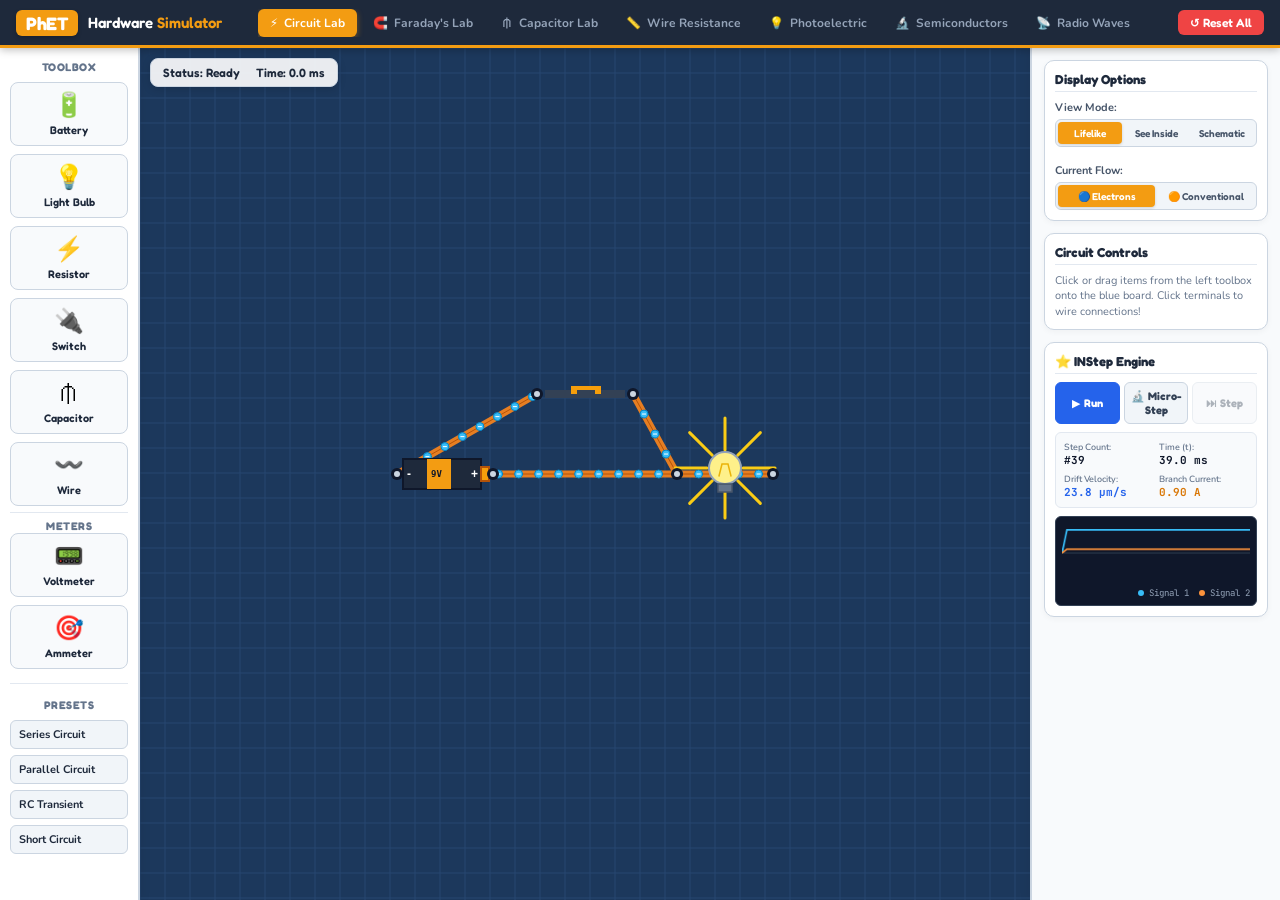
==== commit 9e3d43e2: "feat: simplify UI to authentic clean 2D PhET graphics with single-canvas architecture and tactile ed" ====
--- a/docs/index.html
+++ b/docs/index.html
@@ -3,636 +3,411 @@
 <head>
   <meta charset="UTF-8">
   <meta name="viewport" content="width=device-width, initial-scale=1.0">
-  <title>Hardware Simulator — Unified PhET Physics Suite & INStep Transient Engine</title>
-  <meta name="description" content="Complete PhET-accurate hardware simulation laboratory suite: Circuit Construction Kit, Faraday's Electromagnetics, Capacitor Lab, Wire Resistivity & Drude Model, Photoelectric Effect, Semiconductors & Diodes, and Radio Wave Antennas with microscopic X-ray cutaways and INStep micro-stepping transient engine.">
-
-  <!-- Typography -->
+  <title>PhET Hardware Simulator — 2D Interactive Physics Laboratories & INStep Engine</title>
+  <meta name="description" content="Clean PhET-style 2D interactive physics simulator: Circuit Construction Kit, Faraday's Electromagnetics, Capacitor Lab, Wire Resistance, Photoelectric Effect, Semiconductor Diodes, and Radio Waves.">
+
+  <!-- Friendly Modern Typography -->
   <link rel="preconnect" href="https://fonts.googleapis.com">
   <link rel="preconnect" href="https://fonts.gstatic.com" crossorigin>
-  <link href="https://fonts.googleapis.com/css2?family=JetBrains+Mono:wght@400;500;600&family=Plus+Jakarta+Sans:wght@400;500;600;700;800&display=swap" rel="stylesheet">
+  <link href="https://fonts.googleapis.com/css2?family=Fredoka:wght@400;500;600;700&family=JetBrains+Mono:wght@500;700&family=Nunito:wght@400;600;700;800&display=swap" rel="stylesheet">
 
   <link rel="stylesheet" href="style.css">
 </head>
-<body class="lab-workspace">
-
-  <!-- Main Simulator Layout Shell -->
-  <div class="simulator-shell">
+<body class="phet-app">
+
+  <!-- Top PhET Navigation Bar -->
+  <header class="phet-navbar">
+    <div class="nav-brand">
+      <div class="phet-logo">PhET</div>
+      <div class="app-title">Hardware <span class="title-sub">Simulator</span></div>
+    </div>
+
+    <!-- PhET Laboratory Tabs -->
+    <nav class="nav-tabs" aria-label="PhET Simulation Labs">
+      <button class="nav-tab active" data-lab="circuit" id="tab-circuit">
+        <span class="tab-icon">⚡</span> Circuit Lab
+      </button>
+      <button class="nav-tab" data-lab="faraday" id="tab-faraday">
+        <span class="tab-icon">🧲</span> Faraday's Lab
+      </button>
+      <button class="nav-tab" data-lab="capacitor" id="tab-capacitor">
+        <span class="tab-icon">⫛</span> Capacitor Lab
+      </button>
+      <button class="nav-tab" data-lab="resistivity" id="tab-resistivity">
+        <span class="tab-icon">📏</span> Wire Resistance
+      </button>
+      <button class="nav-tab" data-lab="photoelectric" id="tab-photoelectric">
+        <span class="tab-icon">💡</span> Photoelectric
+      </button>
+      <button class="nav-tab" data-lab="semiconductor" id="tab-semiconductor">
+        <span class="tab-icon">🔬</span> Semiconductors
+      </button>
+      <button class="nav-tab" data-lab="radiowaves" id="tab-radiowaves">
+        <span class="tab-icon">📡</span> Radio Waves
+      </button>
+    </nav>
+
+    <div class="nav-actions">
+      <button class="btn-phet-reset" id="btn-reset-all" title="Reset Simulation">↺ Reset All</button>
+    </div>
+  </header>
+
+  <!-- Main Laboratory Workspace -->
+  <div class="phet-workspace">
     
-    <!-- Primary Top Bar: Brand, Navigation & Transient Stepper Controls -->
-    <header class="lab-header">
-      <div class="header-left">
-        <div class="brand">
-          <span class="brand-icon">⚡</span>
-          <span class="brand-title">Hardware<span class="highlight">Simulator</span></span>
-          <span class="lab-badge">PhET 7-in-1 Suite</span>
-        </div>
-      </div>
-
-      <!-- Central Contextual View Controls -->
-      <div class="header-center">
-        <!-- View Mode: Lifelike vs X-Ray vs Schematic -->
-        <div class="segmented-control" title="Rendering Mode" id="view-mode-control">
-          <button class="seg-btn" data-view="real" id="view-real">Lifelike</button>
-          <button class="seg-btn active" data-view="xray" id="view-xray">👁️ See Inside (X-Ray)</button>
-          <button class="seg-btn" data-view="schematic" id="view-schematic">📐 Schematic</button>
-        </div>
-
-        <!-- Current / Particle Flow Toggle -->
-        <div class="segmented-control" title="Charge Carrier Flow" id="flow-mode-control">
-          <button class="seg-btn active" data-flow="electrons" id="flow-electrons">🔵 Electrons (e⁻)</button>
-          <button class="seg-btn" data-flow="conventional" id="flow-conventional">🟠 Conventional (I)</button>
-        </div>
-      </div>
-
-      <!-- INStep Transient Engine Controls -->
-      <div class="header-right">
-        <div class="instep-control-pill">
-          <button class="btn-instep-mode active" id="btn-mode-run" title="Continuous Real-time Run">
-            <span>▶</span> Run
-          </button>
-          <button class="btn-instep-mode" id="btn-mode-instep" title="INStep Micro-stepping transient analysis">
-            <span>🔬</span> INStep
-          </button>
-          <button class="btn-instep-step" id="btn-instep-step" title="Advance by 1 micro-step (+Δt)" disabled>
-            <span>⏭</span> Step
-          </button>
-        </div>
-
-        <button class="btn-tool" id="btn-presets" title="Preset Laboratories">📂 Presets</button>
-        <button class="btn-tool btn-clear" id="btn-clear" title="Reset Current Laboratory">🧹 Reset</button>
-      </div>
-    </header>
-
-    <!-- Unified PhET Simulation Modules Ribbon -->
-    <nav class="lab-modules-bar" aria-label="Simulation Laboratories">
-      <button class="module-tab active" data-tab="circuit" id="tab-circuit">
-        <span class="tab-icon">⚡</span>
-        <span class="tab-text">Circuit Lab</span>
-      </button>
-      <button class="module-tab" data-tab="faraday" id="tab-faraday">
-        <span class="tab-icon">🧲</span>
-        <span class="tab-text">Faraday Electromagnetics</span>
-      </button>
-      <button class="module-tab" data-tab="capacitor" id="tab-capacitor">
-        <span class="tab-icon">⫛</span>
-        <span class="tab-text">Capacitor Lab</span>
-      </button>
-      <button class="module-tab" data-tab="resistivity" id="tab-resistivity">
-        <span class="tab-icon">📏</span>
-        <span class="tab-text">Resistivity & Ohm's Law</span>
-      </button>
-      <button class="module-tab" data-tab="photoelectric" id="tab-photoelectric">
-        <span class="tab-icon">💡</span>
-        <span class="tab-text">Photoelectric Lab</span>
-      </button>
-      <button class="module-tab" data-tab="semiconductor" id="tab-semiconductor">
-        <span class="tab-icon">🔬</span>
-        <span class="tab-text">Semiconductor & Diode</span>
-      </button>
-      <button class="module-tab" data-tab="radiowaves" id="tab-radiowaves">
-        <span class="tab-icon">📡</span>
-        <span class="tab-text">Radio Waves Dipole</span>
-      </button>
-    </nav>
-
-    <!-- Main Body: Contextual Drawer + Canvas Stages + INStep Dashboard -->
-    <div class="lab-body">
+    <!-- Left Toolbox Drawer -->
+    <aside class="phet-toolbox" id="phet-toolbox">
+      <div class="toolbox-header">TOOLBOX</div>
       
-      <!-- ================= 1. Dynamic Left Drawer ================= -->
-      <aside class="component-drawer" id="component-drawer">
+      <!-- Circuit Components Palette (Shown for Circuit Lab) -->
+      <div class="toolbox-section" id="toolbox-circuit-items">
+        <div class="tools-grid">
+          <button class="tool-card" data-comp="battery" title="Click or drag to place Battery">
+            <div class="tool-preview preview-battery">🔋</div>
+            <span>Battery</span>
+          </button>
+          <button class="tool-card" data-comp="bulb" title="Click or drag to place Light Bulb">
+            <div class="tool-preview preview-bulb">💡</div>
+            <span>Light Bulb</span>
+          </button>
+          <button class="tool-card" data-comp="resistor" title="Click or drag to place Resistor">
+            <div class="tool-preview preview-resistor">⚡</div>
+            <span>Resistor</span>
+          </button>
+          <button class="tool-card" data-comp="switch" title="Click or drag to place Switch">
+            <div class="tool-preview preview-switch">🔌</div>
+            <span>Switch</span>
+          </button>
+          <button class="tool-card" data-comp="capacitor" title="Click or drag to place Capacitor">
+            <div class="tool-preview preview-cap">⫛</div>
+            <span>Capacitor</span>
+          </button>
+          <button class="tool-card" data-comp="wire" title="Click or drag to place Wire">
+            <div class="tool-preview preview-wire">〰️</div>
+            <span>Wire</span>
+          </button>
+        </div>
+
+        <div class="toolbox-divider"></div>
+        <div class="toolbox-header">METERS</div>
+        <div class="tools-grid">
+          <button class="tool-card" id="btn-toggle-voltmeter" title="Toggle Voltmeter">
+            <div class="tool-preview preview-voltmeter">📟</div>
+            <span>Voltmeter</span>
+          </button>
+          <button class="tool-card" id="btn-toggle-ammeter" title="Toggle Ammeter">
+            <div class="tool-preview preview-ammeter">🎯</div>
+            <span>Ammeter</span>
+          </button>
+        </div>
+      </div>
+
+      <!-- Lab Presets Section -->
+      <div class="toolbox-divider"></div>
+      <div class="toolbox-header">PRESETS</div>
+      <div class="presets-list">
+        <button class="preset-btn" data-preset="simple_series">Series Circuit</button>
+        <button class="preset-btn" data-preset="parallel_branches">Parallel Circuit</button>
+        <button class="preset-btn" data-preset="rc_transient">RC Transient</button>
+        <button class="preset-btn" data-preset="short_circuit">Short Circuit</button>
+      </div>
+    </aside>
+
+    <!-- Center Interactive Canvas Stage -->
+    <main class="phet-stage-container" id="phet-stage-container">
+      <canvas id="sim-canvas"></canvas>
+
+      <!-- PhET Tactile Digital Voltmeter -->
+      <div class="phet-meter phet-voltmeter" id="voltmeter-unit" style="display: none;">
+        <div class="phet-meter-header">
+          <span>VOLTMETER</span>
+          <button class="meter-close-btn" id="voltmeter-close">×</button>
+        </div>
+        <div class="phet-meter-screen">
+          <span class="meter-value" id="voltmeter-readout">0.00</span>
+          <span class="meter-unit">V</span>
+        </div>
+        <div class="phet-meter-ports">
+          <span class="port-com">COM (-)</span>
+          <span class="port-v">V (+)</span>
+        </div>
+      </div>
+
+      <!-- Voltmeter Probes -->
+      <div class="phet-probe probe-black" id="probe-black" style="display: none;" title="Black Probe (-)">
+        <div class="probe-wire-pin"></div>
+        <div class="probe-handle">-</div>
+      </div>
+      <div class="phet-probe probe-red" id="probe-red" style="display: none;" title="Red Probe (+)">
+        <div class="probe-wire-pin"></div>
+        <div class="probe-handle">+</div>
+      </div>
+
+      <!-- PhET Tactile Sensor Ammeter -->
+      <div class="phet-meter phet-ammeter" id="ammeter-unit" style="display: none;">
+        <div class="phet-meter-header">
+          <span>AMMETER</span>
+          <button class="meter-close-btn" id="ammeter-close">×</button>
+        </div>
+        <div class="phet-meter-screen">
+          <span class="meter-value" id="ammeter-readout">0.000</span>
+          <span class="meter-unit">A</span>
+        </div>
+        <div class="ammeter-target-ring" id="ammeter-target-ring" title="Drag over any wire or component">
+          <div class="cross-h"></div>
+          <div class="cross-v"></div>
+        </div>
+      </div>
+
+      <!-- Inline Property Tuner Box -->
+      <div class="phet-tuner-card" id="property-popup" style="display: none;">
+        <div class="tuner-header">
+          <span id="popup-comp-title">Resistor</span>
+          <button class="tuner-close" id="popup-close">×</button>
+        </div>
+        <div class="tuner-body">
+          <div class="tuner-slider-wrap">
+            <label id="popup-slider-label">Resistance:</label>
+            <input type="range" id="popup-slider" min="1" max="100" step="1" value="10">
+            <span class="tuner-val" id="popup-slider-val">10.0 Ω</span>
+          </div>
+          <div class="tuner-stats">
+            <div>Current: <strong id="popup-stat-i">0.00 A</strong></div>
+            <div>Power: <strong id="popup-stat-p">0.00 W</strong></div>
+          </div>
+          <button class="tuner-btn-delete" id="popup-delete">🗑️ Remove</button>
+        </div>
+      </div>
+
+      <!-- Live Physics Badge HUD -->
+      <div class="phet-canvas-hud" id="phet-canvas-hud">
+        <span class="hud-stat" id="hud-stat-1">Status: Ready</span>
+        <span class="hud-stat" id="hud-stat-2">Time: 0.0 ms</span>
+      </div>
+    </main>
+
+    <!-- Right PhET Control Panel -->
+    <aside class="phet-control-panel" id="phet-control-panel">
+      
+      <!-- PhET Visual Style Options Box -->
+      <div class="control-box">
+        <div class="box-title">Display Options</div>
         
-        <!-- 1.1 Circuit Lab Drawer -->
-        <div class="drawer-panel active" id="drawer-circuit">
-          <div class="drawer-title">COMPONENTS</div>
-          <div class="palette-grid">
-            <div class="palette-item" draggable="true" data-type="battery" title="DC Battery (Chemical Voltage Source)">
-              <div class="palette-icon icon-battery">🔋</div>
-              <span>Battery</span>
+        <div class="option-row">
+          <label>View Mode:</label>
+          <div class="radio-pill-group">
+            <button class="pill-btn active" data-view="real" id="view-real">Lifelike</button>
+            <button class="pill-btn" data-view="xray" id="view-xray">See Inside</button>
+            <button class="pill-btn" data-view="schematic" id="view-schematic">Schematic</button>
+          </div>
+        </div>
+
+        <div class="option-row" style="margin-top: 8px;">
+          <label>Current Flow:</label>
+          <div class="radio-pill-group">
+            <button class="pill-btn active" data-flow="electrons" id="flow-electrons">🔵 Electrons</button>
+            <button class="pill-btn" data-flow="conventional" id="flow-conventional">🟠 Conventional</button>
+          </div>
+        </div>
+      </div>
+
+      <!-- Lab Contextual Controls Card -->
+      <div class="control-box" id="box-lab-controls">
+        <div class="box-title" id="lab-controls-title">Circuit Controls</div>
+        
+        <!-- Circuit controls help -->
+        <div class="lab-ctrl-content" id="ctrl-circuit">
+          <p class="help-text">Click or drag items from the left toolbox onto the blue board. Click terminals to wire connections!</p>
+        </div>
+
+        <!-- Faraday Controls -->
+        <div class="lab-ctrl-content" id="ctrl-faraday" style="display: none;">
+          <div class="param-item">
+            <label>Apparatus:</label>
+            <select id="faraday-sub-select" class="phet-dropdown">
+              <option value="pickup" selected>Bar Magnet & Pickup Coil</option>
+              <option value="electromagnet">Electromagnet (AC/DC)</option>
+              <option value="transformer">Transformer Induction</option>
+              <option value="generator">Water Turbine Generator</option>
+            </select>
+          </div>
+          <div class="param-item">
+            <label>Coil Turns (N):</label>
+            <div class="pill-btn-group">
+              <button class="pill-btn" data-turns="1">1</button>
+              <button class="pill-btn" data-turns="2">2</button>
+              <button class="pill-btn active" data-turns="3">3</button>
+              <button class="pill-btn" data-turns="4">4</button>
             </div>
-            <div class="palette-item" draggable="true" data-type="bulb" title="Incandescent Light Bulb (Tungsten Filament)">
-              <div class="palette-icon icon-bulb">💡</div>
-              <span>Light Bulb</span>
-            </div>
-            <div class="palette-item" draggable="true" data-type="resistor" title="Carbon Resistor (Lattice Dissipation)">
-              <div class="palette-icon icon-resistor">⚡</div>
-              <span>Resistor</span>
-            </div>
-            <div class="palette-item" draggable="true" data-type="switch" title="Knife Switch">
-              <div class="palette-icon icon-switch">🔌</div>
-              <span>Switch</span>
-            </div>
-            <div class="palette-item" draggable="true" data-type="capacitor" title="Parallel Plate Capacitor">
-              <div class="palette-icon icon-cap">⫛</div>
-              <span>Capacitor</span>
-            </div>
-            <div class="palette-item" draggable="true" data-type="wire" title="Copper Wire (Zero Resistance)">
-              <div class="palette-icon icon-wire">〰️</div>
-              <span>Wire</span>
-            </div>
-          </div>
-
-          <div class="drawer-divider"></div>
-          <div class="drawer-title">METERS</div>
-          <div class="palette-grid">
-            <div class="palette-item" id="tool-voltmeter-toggle" title="Draggable Dual-Probe Voltmeter">
-              <div class="palette-icon icon-meter">📟</div>
-              <span>Voltmeter</span>
-            </div>
-            <div class="palette-item" id="tool-ammeter-toggle" title="Non-Contact Sensor Ammeter">
-              <div class="palette-icon icon-ammeter">🎯</div>
-              <span>Ammeter</span>
-            </div>
-          </div>
-        </div>
-
-        <!-- 1.2 Faraday Lab Drawer -->
-        <div class="drawer-panel" id="drawer-faraday">
-          <div class="drawer-title">APPARATUS SELECTION</div>
-          <div class="drawer-select-group">
-            <button class="drawer-btn active" data-sub="pickup" id="faraday-sub-pickup">🧲 Bar Magnet & Coil</button>
-            <button class="drawer-btn" data-sub="electromagnet" id="faraday-sub-electromagnet">⚡ Electromagnet (DC/AC)</button>
-            <button class="drawer-btn" data-sub="transformer" id="faraday-sub-transformer">🔄 Transformer</button>
-            <button class="drawer-btn" data-sub="generator" id="faraday-sub-generator">💧 Water Turbine Generator</button>
-          </div>
-
-          <div class="drawer-divider"></div>
-          <div class="drawer-title">COIL PARAMETERS</div>
-          <div class="param-row">
-            <label>Coil Turns (N):</label>
-            <div class="param-btn-group">
-              <button class="param-choice-btn" data-turns="1">1</button>
-              <button class="param-choice-btn" data-turns="2">2</button>
-              <button class="param-choice-btn active" data-turns="3">3</button>
-              <button class="param-choice-btn" data-turns="4">4</button>
-            </div>
-          </div>
-          <div class="param-row">
-            <label>Coil Radius:</label>
-            <input type="range" id="faraday-coil-area" min="30" max="80" value="55">
-            <span class="param-val" id="faraday-coil-area-val">55 mm</span>
-          </div>
-
-          <div class="drawer-divider"></div>
-          <div class="drawer-title">FIELD DISPLAY</div>
-          <div class="toggle-row">
-            <label for="faraday-show-bfield">Show B-Field Lines:</label>
-            <input type="checkbox" id="faraday-show-bfield" checked>
-          </div>
-          <div class="toggle-row">
-            <label for="faraday-show-compass">Show Compass Grid:</label>
+          </div>
+          <div class="param-item">
+            <label>Coil Size: <span class="val-badge" id="faraday-coil-area-val">55 mm</span></label>
+            <input type="range" id="faraday-coil-area" min="30" max="80" value="55" class="phet-slider">
+          </div>
+          <div class="check-item">
             <input type="checkbox" id="faraday-show-compass" checked>
-          </div>
-        </div>
-
-        <!-- 1.3 Capacitor Lab Drawer -->
-        <div class="drawer-panel" id="drawer-capacitor">
-          <div class="drawer-title">PLATE GEOMETRY</div>
-          <div class="param-row">
-            <label>Plate Separation (d):</label>
-            <input type="range" id="cap-plate-dist" min="2.0" max="10.0" step="0.5" value="5.0">
-            <span class="param-val" id="cap-plate-dist-val">5.0 mm</span>
-          </div>
-          <div class="param-row">
-            <label>Plate Area (A):</label>
-            <input type="range" id="cap-plate-area" min="100" max="400" step="10" value="200">
-            <span class="param-val" id="cap-plate-area-val">200 mm²</span>
-          </div>
-
-          <div class="drawer-divider"></div>
-          <div class="drawer-title">DIELECTRIC MATERIAL</div>
-          <div class="param-row">
-            <label>Substance (κ):</label>
-            <select id="cap-dielectric-select" class="dropdown-full">
+            <label for="faraday-show-compass">Show Compass Field</label>
+          </div>
+        </div>
+
+        <!-- Capacitor Controls -->
+        <div class="lab-ctrl-content" id="ctrl-capacitor" style="display: none;">
+          <div class="param-item">
+            <label>Plate Separation: <span class="val-badge" id="cap-plate-dist-val">5.0 mm</span></label>
+            <input type="range" id="cap-plate-dist" min="2.0" max="10.0" step="0.5" value="5.0" class="phet-slider">
+          </div>
+          <div class="param-item">
+            <label>Plate Area: <span class="val-badge" id="cap-plate-area-val">200 mm²</span></label>
+            <input type="range" id="cap-plate-area" min="100" max="400" step="10" value="200" class="phet-slider">
+          </div>
+          <div class="param-item">
+            <label>Dielectric (κ):</label>
+            <select id="cap-dielectric-select" class="phet-dropdown">
               <option value="1.0" selected>Vacuum (κ = 1.0)</option>
               <option value="2.1">Teflon (κ = 2.1)</option>
               <option value="3.5">Paper (κ = 3.5)</option>
-              <option value="5.0">Pyrex Glass (κ = 5.0)</option>
-              <option value="10.0">Strontium Titanate (κ = 10.0)</option>
+              <option value="5.0">Glass (κ = 5.0)</option>
+              <option value="10.0">Ceramic (κ = 10.0)</option>
             </select>
           </div>
-          <div class="param-row">
-            <label>Dielectric Insertion:</label>
-            <input type="range" id="cap-dielectric-insert" min="0" max="100" step="5" value="0">
-            <span class="param-val" id="cap-dielectric-insert-val">0 %</span>
-          </div>
-
-          <div class="drawer-divider"></div>
-          <div class="drawer-title">CIRCUIT ATTACHMENT</div>
-          <div class="param-btn-group full-width">
-            <button class="param-choice-btn active" id="cap-conn-battery">🔋 Battery</button>
-            <button class="param-choice-btn" id="cap-conn-open">⏸ Disconnect</button>
-            <button class="param-choice-btn" id="cap-conn-bulb">💡 Discharge Bulb</button>
-          </div>
-          <div class="param-row" style="margin-top: 10px;">
-            <label>Supply Voltage:</label>
-            <input type="range" id="cap-battery-v" min="-1.5" max="1.5" step="0.1" value="1.5">
-            <span class="param-val" id="cap-battery-v-val">+1.5 V</span>
-          </div>
-        </div>
-
-        <!-- 1.4 Resistivity Lab Drawer -->
-        <div class="drawer-panel" id="drawer-resistivity">
-          <div class="drawer-title">MATERIAL RESISTIVITY (ρ)</div>
-          <div class="param-row">
-            <label>Resistivity (ρ):</label>
-            <input type="range" id="res-rho" min="0.10" max="10.00" step="0.1" value="1.00">
-            <span class="param-val" id="res-rho-val">1.00 Ω·cm</span>
-          </div>
-          <div class="preset-links">
-            <button class="preset-pill" data-rho="0.17">Copper</button>
-            <button class="preset-pill" data-rho="1.00">Alloy</button>
-            <button class="preset-pill" data-rho="5.50">Tungsten</button>
-            <button class="preset-pill" data-rho="10.0">Nichrome</button>
-          </div>
-
-          <div class="drawer-divider"></div>
-          <div class="drawer-title">WIRE DIMENSIONS</div>
-          <div class="param-row">
-            <label>Length (L):</label>
-            <input type="range" id="res-length" min="1.0" max="20.0" step="0.5" value="10.0">
-            <span class="param-val" id="res-length-val">10.0 cm</span>
-          </div>
-          <div class="param-row">
-            <label>Area (A):</label>
-            <input type="range" id="res-area" min="1.0" max="15.0" step="0.5" value="5.0">
-            <span class="param-val" id="res-area-val">5.0 mm²</span>
-          </div>
-
-          <div class="drawer-divider"></div>
-          <div class="drawer-title">BATTERY SOURCE</div>
-          <div class="param-row">
-            <label>Voltage (V):</label>
-            <input type="range" id="res-voltage" min="0.1" max="9.0" step="0.1" value="4.5">
-            <span class="param-val" id="res-voltage-val">4.5 V</span>
-          </div>
-        </div>
-
-        <!-- 1.5 Photoelectric Lab Drawer -->
-        <div class="drawer-panel" id="drawer-photoelectric">
-          <div class="drawer-title">TARGET METAL CATHODE</div>
-          <div class="param-row">
-            <label>Target Material:</label>
-            <select id="pe-target-metal" class="dropdown-full">
-              <option value="sodium" data-wf="2.28" selected>Sodium (Na, Φ = 2.28 eV)</option>
-              <option value="calcium" data-wf="2.87">Calcium (Ca, Φ = 2.87 eV)</option>
-              <option value="zinc" data-wf="4.31">Zinc (Zn, Φ = 4.31 eV)</option>
-              <option value="copper" data-wf="4.70">Copper (Cu, Φ = 4.70 eV)</option>
-              <option value="platinum" data-wf="6.35">Platinum (Pt, Φ = 6.35 eV)</option>
+          <div class="param-item">
+            <label>Connection:</label>
+            <div class="pill-btn-group">
+              <button class="pill-btn active" id="cap-conn-battery">Battery</button>
+              <button class="pill-btn" id="cap-conn-open">Open</button>
+              <button class="pill-btn" id="cap-conn-bulb">Bulb</button>
+            </div>
+          </div>
+          <div class="param-item">
+            <label>Battery Voltage: <span class="val-badge" id="cap-battery-v-val">+1.5 V</span></label>
+            <input type="range" id="cap-battery-v" min="-1.5" max="1.5" step="0.1" value="1.5" class="phet-slider">
+          </div>
+        </div>
+
+        <!-- Resistivity Controls -->
+        <div class="lab-ctrl-content" id="ctrl-resistivity" style="display: none;">
+          <div class="param-item">
+            <label>Resistivity (ρ): <span class="val-badge" id="res-rho-val">1.00 Ω·cm</span></label>
+            <input type="range" id="res-rho" min="0.10" max="10.00" step="0.1" value="1.00" class="phet-slider">
+          </div>
+          <div class="param-item">
+            <label>Length (L): <span class="val-badge" id="res-length-val">10.0 cm</span></label>
+            <input type="range" id="res-length" min="1.0" max="20.0" step="0.5" value="10.0" class="phet-slider">
+          </div>
+          <div class="param-item">
+            <label>Area (A): <span class="val-badge" id="res-area-val">5.0 mm²</span></label>
+            <input type="range" id="res-area" min="1.0" max="15.0" step="0.5" value="5.0" class="phet-slider">
+          </div>
+          <div class="param-item">
+            <label>Supply (V): <span class="val-badge" id="res-voltage-val">4.5 V</span></label>
+            <input type="range" id="res-voltage" min="0.1" max="9.0" step="0.1" value="4.5" class="phet-slider">
+          </div>
+        </div>
+
+        <!-- Photoelectric Controls -->
+        <div class="lab-ctrl-content" id="ctrl-photoelectric" style="display: none;">
+          <div class="param-item">
+            <label>Target Cathode Metal:</label>
+            <select id="pe-target-metal" class="phet-dropdown">
+              <option value="sodium" data-wf="2.28" selected>Sodium (Φ = 2.28 eV)</option>
+              <option value="calcium" data-wf="2.87">Calcium (Φ = 2.87 eV)</option>
+              <option value="zinc" data-wf="4.31">Zinc (Φ = 4.31 eV)</option>
+              <option value="copper" data-wf="4.70">Copper (Φ = 4.70 eV)</option>
+              <option value="platinum" data-wf="6.35">Platinum (Φ = 6.35 eV)</option>
             </select>
           </div>
-
-          <div class="drawer-divider"></div>
-          <div class="drawer-title">MONOCHROMATIC LIGHT SOURCE</div>
-          <div class="param-row">
-            <label>Wavelength (λ):</label>
-            <input type="range" id="pe-wavelength" min="200" max="800" step="5" value="400">
-            <span class="param-val" id="pe-wavelength-val">400 nm (UV/Violet)</span>
-          </div>
-          <!-- Wavelength Spectrum Visual Gradient -->
-          <div class="spectrum-bar" id="pe-spectrum-bar">
-            <div class="spectrum-cursor" id="pe-spectrum-cursor"></div>
-          </div>
-
-          <div class="param-row" style="margin-top: 10px;">
-            <label>Beam Intensity:</label>
-            <input type="range" id="pe-intensity" min="0" max="100" step="5" value="60">
-            <span class="param-val" id="pe-intensity-val">60 %</span>
-          </div>
-
-          <div class="drawer-divider"></div>
-          <div class="drawer-title">BIAS / STOPPING VOLTAGE</div>
-          <div class="param-row">
-            <label>Voltage (V_bias):</label>
-            <input type="range" id="pe-voltage" min="-8.0" max="8.0" step="0.2" value="0.0">
-            <span class="param-val" id="pe-voltage-val">0.00 V</span>
-          </div>
-        </div>
-
-        <!-- 1.6 Semiconductor & Diode Drawer -->
-        <div class="drawer-panel" id="drawer-semiconductor">
-          <div class="drawer-title">SEMICONDUCTOR JUNCTION</div>
-          <div class="param-row">
-            <label>Material:</label>
-            <select id="semi-material-select" class="dropdown-full">
-              <option value="si" selected>Silicon (Si, Eg = 1.12 eV, Vk ≈ 0.7V)</option>
-              <option value="ge">Germanium (Ge, Eg = 0.67 eV, Vk ≈ 0.3V)</option>
-              <option value="gaas">Gallium Arsenide (GaAs LED, Eg = 1.42 eV)</option>
+          <div class="param-item">
+            <label>Wavelength: <span class="val-badge" id="pe-wavelength-val">400 nm</span></label>
+            <input type="range" id="pe-wavelength" min="200" max="800" step="5" value="400" class="phet-slider">
+            <div class="spectrum-bar"><div class="spectrum-marker" id="pe-spectrum-cursor"></div></div>
+          </div>
+          <div class="param-item">
+            <label>Light Intensity: <span class="val-badge" id="pe-intensity-val">60 %</span></label>
+            <input type="range" id="pe-intensity" min="0" max="100" step="5" value="60" class="phet-slider">
+          </div>
+          <div class="param-item">
+            <label>Bias Voltage: <span class="val-badge" id="pe-voltage-val">0.00 V</span></label>
+            <input type="range" id="pe-voltage" min="-8.0" max="8.0" step="0.2" value="0.0" class="phet-slider">
+          </div>
+        </div>
+
+        <!-- Semiconductor Controls -->
+        <div class="lab-ctrl-content" id="ctrl-semiconductor" style="display: none;">
+          <div class="param-item">
+            <label>Crystal Material:</label>
+            <select id="semi-material-select" class="phet-dropdown">
+              <option value="si" selected>Silicon (Si, 1.12 eV, 0.7V)</option>
+              <option value="ge">Germanium (Ge, 0.67 eV, 0.3V)</option>
+              <option value="gaas">Gallium Arsenide (GaAs LED, 1.42 eV)</option>
             </select>
           </div>
-
-          <div class="drawer-divider"></div>
-          <div class="drawer-title">JUNCTION BIAS VOLTAGE</div>
-          <div class="param-row">
-            <label>Bias (V_bias):</label>
-            <input type="range" id="semi-bias" min="-3.0" max="1.5" step="0.05" value="0.0">
-            <span class="param-val" id="semi-bias-val">0.00 V (Zero Bias)</span>
-          </div>
-
-          <div class="drawer-divider"></div>
-          <div class="drawer-title">CRYSTAL TEMPERATURE</div>
-          <div class="param-row">
-            <label>Temperature (T):</label>
-            <input type="range" id="semi-temp" min="200" max="400" step="5" value="300">
-            <span class="param-val" id="semi-temp-val">300 K (27°C)</span>
-          </div>
-
-          <div class="drawer-divider"></div>
-          <div class="drawer-title">DOPING CONCENTRATION</div>
-          <div class="param-row">
-            <label>Acceptor / Donor (N):</label>
-            <input type="range" id="semi-doping" min="1" max="10" step="1" value="5">
-            <span class="param-val" id="semi-doping-val">5 × 10¹⁶ cm⁻³</span>
-          </div>
-        </div>
-
-        <!-- 1.7 Radio Waves Drawer -->
-        <div class="drawer-panel" id="drawer-radiowaves">
-          <div class="drawer-title">TRANSMITTER OSCILLATOR</div>
-          <div class="param-btn-group full-width">
-            <button class="param-choice-btn active" id="radio-mode-sine">Oscillate (AC)</button>
-            <button class="param-choice-btn" id="radio-mode-pulse">Pulse</button>
-            <button class="param-choice-btn" id="radio-mode-manual">Manual Drag</button>
-          </div>
-          <div class="param-row" style="margin-top: 10px;">
-            <label>Frequency (f):</label>
-            <input type="range" id="radio-freq" min="1.0" max="5.0" step="0.2" value="2.5">
-            <span class="param-val" id="radio-freq-val">2.5 MHz</span>
-          </div>
-          <div class="param-row">
-            <label>Transmitter Amplitude:</label>
-            <input type="range" id="radio-amplitude" min="10" max="100" step="5" value="70">
-            <span class="param-val" id="radio-amplitude-val">70 %</span>
-          </div>
-
-          <div class="drawer-divider"></div>
-          <div class="drawer-title">RECEIVER ANTENNA</div>
-          <div class="param-row">
-            <label>Antenna Distance (r):</label>
-            <input type="range" id="radio-distance" min="50" max="250" step="10" value="150">
-            <span class="param-val" id="radio-distance-val">150 m</span>
-          </div>
-
-          <div class="drawer-divider"></div>
-          <div class="drawer-title">FIELD DISPLAY</div>
-          <div class="toggle-row">
-            <label for="radio-show-efield">E-Field Vectors:</label>
-            <input type="checkbox" id="radio-show-efield" checked>
-          </div>
-          <div class="toggle-row">
-            <label for="radio-show-waves">Radiating Wavefronts:</label>
-            <input type="checkbox" id="radio-show-waves" checked>
-          </div>
-        </div>
-
-      </aside>
-
-      <!-- ================= 2. Center Viewport Stages ================= -->
-      <main class="canvas-viewport" id="canvas-viewport">
+          <div class="param-item">
+            <label>Junction Bias: <span class="val-badge" id="semi-bias-val">0.00 V</span></label>
+            <input type="range" id="semi-bias" min="-3.0" max="1.5" step="0.05" value="0.0" class="phet-slider">
+          </div>
+          <div class="param-item">
+            <label>Temperature: <span class="val-badge" id="semi-temp-val">300 K</span></label>
+            <input type="range" id="semi-temp" min="200" max="400" step="5" value="300" class="phet-slider">
+          </div>
+        </div>
+
+        <!-- Radio Waves Controls -->
+        <div class="lab-ctrl-content" id="ctrl-radiowaves" style="display: none;">
+          <div class="param-item">
+            <label>Frequency (f): <span class="val-badge" id="radio-freq-val">2.5 MHz</span></label>
+            <input type="range" id="radio-freq" min="1.0" max="5.0" step="0.2" value="2.5" class="phet-slider">
+          </div>
+          <div class="param-item">
+            <label>Transmitter Power: <span class="val-badge" id="radio-amplitude-val">70 %</span></label>
+            <input type="range" id="radio-amplitude" min="10" max="100" step="5" value="70" class="phet-slider">
+          </div>
+          <div class="param-item">
+            <label>Distance (r): <span class="val-badge" id="radio-distance-val">150 m</span></label>
+            <input type="range" id="radio-distance" min="50" max="250" step="10" value="150" class="phet-slider">
+          </div>
+        </div>
+      </div>
+
+      <!-- INStep Transient Micro-Stepping Card -->
+      <div class="control-box">
+        <div class="box-title">⭐ INStep Engine</div>
         
-        <!-- 2.1 Stage: Circuit Lab Canvas & Instruments -->
-        <div class="lab-stage active" id="stage-circuit">
-          <canvas id="circuit-canvas"></canvas>
-
-          <!-- Virtual Voltmeter (Draggable with Red & Black Probes) -->
-          <div class="virtual-meter voltmeter-body" id="voltmeter-unit" style="display: none;">
-            <div class="meter-header">
-              <span>VOLTMETER</span>
-              <button class="meter-close" id="voltmeter-close">×</button>
-            </div>
-            <div class="meter-display">
-              <span class="meter-value" id="voltmeter-readout">0.00</span>
-              <span class="meter-unit">V</span>
-            </div>
-            <div class="meter-labels">
-              <span class="label-black">COM (-)</span>
-              <span class="label-red">V (+)</span>
-            </div>
-          </div>
-
-          <!-- Voltmeter Probes -->
-          <div class="probe probe-black" id="probe-black" style="display: none;" title="Negative Probe (Black)">
-            <div class="probe-tip"></div>
-            <span class="probe-tag">-</span>
-          </div>
-          <div class="probe probe-red" id="probe-red" style="display: none;" title="Positive Probe (Red)">
-            <div class="probe-tip"></div>
-            <span class="probe-tag">+</span>
-          </div>
-
-          <!-- Virtual Ammeter Sensor -->
-          <div class="virtual-meter ammeter-unit" id="ammeter-unit" style="display: none;">
-            <div class="meter-header">
-              <span>AMMETER</span>
-              <button class="meter-close" id="ammeter-close">×</button>
-            </div>
-            <div class="meter-display">
-              <span class="meter-value" id="ammeter-readout">0.000</span>
-              <span class="meter-unit">A</span>
-            </div>
-            <div class="ammeter-sensor-ring" id="ammeter-sensor-ring" title="Drag over any wire or component to read current">
-              <div class="crosshair-h"></div>
-              <div class="crosshair-v"></div>
-            </div>
-          </div>
-
-          <!-- Floating Property Editor Dialog -->
-          <div class="property-popup" id="property-popup" style="display: none;">
-            <div class="popup-title">
-              <span id="popup-comp-title">Resistor (R1)</span>
-              <button class="popup-close" id="popup-close">×</button>
-            </div>
-            <div class="popup-body">
-              <div class="slider-row">
-                <label id="popup-slider-label">Resistance:</label>
-                <input type="range" id="popup-slider" min="1" max="100" step="1" value="10">
-                <span class="slider-readout" id="popup-slider-val">10.0 Ω</span>
-              </div>
-              <div class="popup-stats" id="popup-stats">
-                <div>Current: <strong id="popup-stat-i">0.00 A</strong></div>
-                <div>Power: <strong id="popup-stat-p">0.00 W</strong></div>
-              </div>
-              <div class="popup-actions">
-                <button class="btn-popup-delete" id="popup-delete">🗑️ Remove</button>
-              </div>
-            </div>
-          </div>
-        </div>
-
-        <!-- 2.2 Stage: Faraday Electromagnetics Canvas -->
-        <div class="lab-stage" id="stage-faraday">
-          <canvas id="faraday-canvas"></canvas>
-          <div class="canvas-hud" id="faraday-hud">
-            <span class="hud-item">Induction EMF: <strong id="faraday-hud-emf">0.00 V</strong></span>
-            <span class="hud-item">Flux (Φ): <strong id="faraday-hud-flux">0.00 Wb</strong></span>
-          </div>
-        </div>
-
-        <!-- 2.3 Stage: Capacitor Lab Canvas -->
-        <div class="lab-stage" id="stage-capacitor">
-          <canvas id="capacitor-canvas"></canvas>
-          <div class="canvas-hud" id="capacitor-hud">
-            <span class="hud-item">Capacitance: <strong id="cap-hud-c">0.35 pF</strong></span>
-            <span class="hud-item">Stored Energy: <strong id="cap-hud-u">0.40 pJ</strong></span>
-          </div>
-        </div>
-
-        <!-- 2.4 Stage: Resistivity Lab Canvas -->
-        <div class="lab-stage" id="stage-resistivity">
-          <canvas id="resistivity-canvas"></canvas>
-          <div class="canvas-hud" id="resistivity-hud">
-            <span class="hud-item">Resistance: <strong id="res-hud-r">2.00 Ω</strong></span>
-            <span class="hud-item">Current: <strong id="res-hud-i">2.25 A</strong></span>
-          </div>
-        </div>
-
-        <!-- 2.5 Stage: Photoelectric Lab Canvas -->
-        <div class="lab-stage" id="stage-photoelectric">
-          <canvas id="photoelectric-canvas"></canvas>
-          <div class="canvas-hud" id="photoelectric-hud">
-            <span class="hud-item">Photon Energy: <strong id="pe-hud-e">3.10 eV</strong></span>
-            <span class="hud-item">Photocurrent: <strong id="pe-hud-i">4.20 µA</strong></span>
-          </div>
-        </div>
-
-        <!-- 2.6 Stage: Semiconductor & Diode Canvas -->
-        <div class="lab-stage" id="stage-semiconductor">
-          <canvas id="semiconductor-canvas"></canvas>
-          <div class="canvas-hud" id="semiconductor-hud">
-            <span class="hud-item">Diode State: <strong id="semi-hud-state">Equilibrium</strong></span>
-            <span class="hud-item">Current: <strong id="semi-hud-i">0.00 mA</strong></span>
-          </div>
-        </div>
-
-        <!-- 2.7 Stage: Radio Waves Canvas -->
-        <div class="lab-stage" id="stage-radiowaves">
-          <canvas id="radiowaves-canvas"></canvas>
-          <div class="canvas-hud" id="radiowaves-hud">
-            <span class="hud-item">Wavelength (λ): <strong id="radio-hud-lambda">120.0 m</strong></span>
-            <span class="hud-item">Rx Signal: <strong id="radio-hud-rx">0.00 mV</strong></span>
-          </div>
-        </div>
-
-      </main>
-
-      <!-- ================= 3. Right Sidebar: ⭐ Unified INStep Transient Dashboard ================= -->
-      <aside class="instep-panel" id="instep-panel">
-        <div class="panel-header">
-          <div class="panel-title-wrap">
-            <span class="panel-icon">🔬</span>
-            <h3>INStep Engine</h3>
-          </div>
-          <span class="instep-tag" id="instep-lab-tag">Circuit MNA</span>
-        </div>
-
-        <div class="instep-content">
-          <!-- Step Telemetry Status -->
-          <div class="telemetry-card">
-            <div class="telemetry-row">
-              <span>Micro-Step Count:</span>
-              <strong id="instep-step-count">#0</strong>
-            </div>
-            <div class="telemetry-row">
-              <span>Physical Time (t):</span>
-              <strong id="instep-time-val">0.00 ms</strong>
-            </div>
-            <div class="telemetry-row">
-              <span>Time-Step (Δt):</span>
-              <select id="instep-dt-select" class="dropdown-sm">
-                <option value="0.0001">0.10 ms (High-Res)</option>
-                <option value="0.001" selected>1.00 ms (Standard)</option>
-                <option value="0.01">10.0 ms (Fast)</option>
-              </select>
-            </div>
-          </div>
-
-          <!-- Dynamic Lab-Specific Physics Telemetry -->
-          <div class="section-title" id="instep-telemetry-title">MICROSCOPIC IN-STEP PHYSICS</div>
-          <div class="telemetry-card" id="instep-dynamic-card">
-            <div class="telemetry-row">
-              <span id="instep-metric-1-lbl">Drude Drift Speed:</span>
-              <strong class="text-cyan" id="instep-metric-1-val">0.00 µm/s</strong>
-            </div>
-            <div class="telemetry-row">
-              <span id="instep-metric-2-lbl">Electron Flux (ΔQ):</span>
-              <strong id="instep-metric-2-val">0.00 µC / step</strong>
-            </div>
-            <div class="telemetry-row">
-              <span id="instep-metric-3-lbl">Total Dissipation:</span>
-              <strong class="text-amber" id="instep-metric-3-val">0.00 W</strong>
-            </div>
-            <div class="telemetry-row">
-              <span id="instep-metric-4-lbl">KCL Node Residual:</span>
-              <strong class="text-green" id="instep-metric-4-val">0.0000 A (Balanced)</strong>
-            </div>
-          </div>
-
-          <!-- Live INStep Waveform Transient Graph -->
-          <div class="section-title">TRANSIENT WAVEFORM MONITOR</div>
-          <div class="waveform-box">
-            <canvas id="waveform-canvas" width="220" height="90"></canvas>
-            <div class="waveform-legend">
-              <span class="leg-item"><span class="dot-v"></span> <span id="waveform-leg-1">Trace 1</span></span>
-              <span class="leg-item"><span class="dot-i"></span> <span id="waveform-leg-2">Trace 2</span></span>
-            </div>
-          </div>
-
-          <!-- Contextual Cutaway & Theory Explanation -->
-          <div class="section-title" id="instep-theory-title">SEE INSIDE CUTAWAY X-RAY</div>
-          <div class="cutaway-guide-box" id="instep-theory-box">
-            <div class="guide-item">
-              <strong class="text-cyan">🔵 Blue Spheres:</strong> Drift electrons moving at $v_d = I / (neA)$.
-            </div>
-            <div class="guide-item">
-              <strong class="text-amber">💥 Resistor Lattice:</strong> Drude electron-phonon collisions dissipating $I^2 R$ heat.
-            </div>
-            <div class="guide-item">
-              <strong class="text-red">🔋 Battery Core:</strong> Chemical potential pumping electrons against Coulomb field.
-            </div>
-            <div class="guide-item">
-              <strong class="text-yellow">💡 Bulb Filament:</strong> Tungsten thermal radiance glowing with $P = V \cdot I$.
-            </div>
-          </div>
-
-        </div>
-      </aside>
-
-    </div>
-
-    <!-- Presets Modal -->
-    <div class="modal-backdrop" id="modal-presets" style="display: none;">
-      <div class="modal-card">
-        <div class="modal-header">
-          <h3>Load Hardware Laboratory Presets</h3>
-          <button class="modal-close" id="modal-presets-close">×</button>
-        </div>
-        <div class="presets-grid">
-          <div class="preset-card" data-preset="simple_series">
-            <h4>Simple Series Circuit</h4>
-            <p>9V Battery + Light Bulb + Knife Switch. Demonstrates complete conduction loop.</p>
-          </div>
-          <div class="preset-card" data-preset="parallel_branches">
-            <h4>Parallel Circuit</h4>
-            <p>9V Battery powering two independent bulb branches. Verifies Kirchhoff's Current Law.</p>
-          </div>
-          <div class="preset-card" data-preset="rc_transient">
-            <h4>RC Transient Charging</h4>
-            <p>Battery + Resistor + Capacitor. Watch voltage exponential rise and INStep charge storage.</p>
-          </div>
-          <div class="preset-card" data-preset="short_circuit">
-            <h4>Short Circuit (High Current)</h4>
-            <p>Direct low-resistance bridge triggering high thermal current and battery warning.</p>
-          </div>
-          <div class="preset-card" data-preset="faraday_pickup">
-            <h4>Faraday: Induced Current</h4>
-            <p>Bar magnet oscillating through 4-turn copper solenoid illuminating center-zero galvanometer.</p>
-          </div>
-          <div class="preset-card" data-preset="photoelectric_threshold">
-            <h4>Photoelectric: Threshold Cutoff</h4>
-            <p>Sodium cathode illuminated across UV-to-visible boundary demonstrating photon quantum cutoff.</p>
-          </div>
-        </div>
-      </div>
-    </div>
+        <div class="instep-btn-bar">
+          <button class="instep-btn active" id="btn-mode-run">▶ Run</button>
+          <button class="instep-btn" id="btn-mode-instep">🔬 Micro-Step</button>
+          <button class="instep-btn btn-step" id="btn-instep-step" disabled>⏭ Step</button>
+        </div>
+
+        <div class="telemetry-grid">
+          <div class="telemetry-cell">
+            <span class="t-label">Step Count:</span>
+            <strong class="t-val" id="instep-step-count">#0</strong>
+          </div>
+          <div class="telemetry-cell">
+            <span class="t-label">Time (t):</span>
+            <strong class="t-val" id="instep-time-val">0.0 ms</strong>
+          </div>
+          <div class="telemetry-cell">
+            <span class="t-label" id="instep-metric-1-lbl">Drift Velocity:</span>
+            <strong class="t-val text-blue" id="instep-metric-1-val">0.0 µm/s</strong>
+          </div>
+          <div class="telemetry-cell">
+            <span class="t-label" id="instep-metric-2-lbl">Current / Power:</span>
+            <strong class="t-val text-orange" id="instep-metric-2-val">0.0 W</strong>
+          </div>
+        </div>
+
+        <!-- Live Waveform Monitor -->
+        <div class="waveform-container">
+          <canvas id="waveform-canvas" width="220" height="70"></canvas>
+          <div class="waveform-legend">
+            <span><span class="dot-blue"></span> Signal 1</span>
+            <span><span class="dot-orange"></span> Signal 2</span>
+          </div>
+        </div>
+      </div>
+
+    </aside>
 
   </div>
 
--- a/docs/style.css
+++ b/docs/style.css
@@ -1,30 +1,29 @@
 /* ==========================================================================
-   Hardware Simulator — PhET Interactive Lab & INStep Engine Stylesheet
-   Minimalist UI • Maximal Functionality • Microscopic Physics Simulation
+   PhET Hardware Simulator — Clean 2D Educational Physics Laboratory Stylesheet
+   Modeled after authentic PhET Interactive Simulations (University of Colorado)
    ========================================================================== */
 
 :root {
-  --bg-lab: #0b0d13;
-  --bg-surface: #13161f;
-  --bg-card: #1a1e2b;
-  --bg-card-hover: #222738;
-  --border-subtle: #242938;
-  --border-active: #3b435a;
-
-  --accent-cyan: #00d2ff;
-  --accent-blue: #3b82f6;
-  --accent-orange: #ff9100;
-  --accent-amber: #f59e0b;
-  --accent-green: #10b981;
-  --accent-red: #ef4444;
-  --accent-yellow: #facc15;
-  --accent-purple: #a855f7;
-
-  --text-main: #f1f5f9;
-  --text-muted: #8490a7;
-  --text-dark: #0f172a;
-
-  --font-main: 'Plus Jakarta Sans', system-ui, sans-serif;
+  --phet-blue: #1c385c;        /* Classic PhET Blue Circuit Board */
+  --phet-blue-grid: #2a4b75;
+  --phet-orange: #f39c12;      /* Iconic PhET Orange Brand Accent */
+  --phet-orange-hover: #e67e22;
+  --phet-yellow: #f1c40f;
+  --phet-dark-nav: #1e293b;
+
+  --panel-bg: #ffffff;
+  --panel-border: #cbd5e1;
+  --panel-text: #1e293b;
+  --panel-muted: #64748b;
+  --panel-header-bg: #f8fafc;
+
+  --accent-blue: #2563eb;
+  --accent-orange: #d97706;
+  --accent-green: #16a34a;
+  --accent-red: #dc2626;
+
+  --font-phet: 'Fredoka', 'Nunito', system-ui, sans-serif;
+  --font-body: 'Nunito', system-ui, sans-serif;
   --font-mono: 'JetBrains Mono', monospace;
 }
 
@@ -32,519 +31,233 @@
   box-sizing: border-box;
   margin: 0;
   padding: 0;
-  -webkit-font-smoothing: antialiased;
-}
-
-body.lab-workspace {
-  background-color: var(--bg-lab);
-  color: var(--text-main);
-  font-family: var(--font-main);
+}
+
+body.phet-app {
+  background-color: #0f172a;
+  color: var(--panel-text);
+  font-family: var(--font-body);
   height: 100vh;
   width: 100vw;
   overflow: hidden;
   user-select: none;
-}
-
-.simulator-shell {
-  display: flex;
-  flex-direction: column;
-  height: 100vh;
-  width: 100vw;
-}
-
-/* ================= Minimal Top Control Bar ================= */
-.lab-header {
-  height: 52px;
-  background-color: var(--bg-surface);
-  border-bottom: 1px solid var(--border-subtle);
+  display: flex;
+  flex-direction: column;
+}
+
+/* ================= Top PhET Navigation Bar ================= */
+.phet-navbar {
+  height: 48px;
+  background-color: var(--phet-dark-nav);
+  border-bottom: 3px solid var(--phet-orange);
   display: flex;
   align-items: center;
   justify-content: space-between;
-  padding: 0 18px;
+  padding: 0 16px;
+  flex-shrink: 0;
   z-index: 100;
-  flex-shrink: 0;
-}
-
-.brand {
-  display: flex;
-  align-items: center;
-  gap: 8px;
-  font-weight: 800;
-  font-size: 16px;
-  letter-spacing: -0.3px;
-}
-
-.brand-icon {
+  box-shadow: 0 2px 8px rgba(0,0,0,0.25);
+}
+
+.nav-brand {
+  display: flex;
+  align-items: center;
+  gap: 10px;
+}
+
+.phet-logo {
+  background-color: var(--phet-orange);
+  color: #fff;
+  font-family: var(--font-phet);
+  font-weight: 700;
   font-size: 18px;
-}
-
-.brand-title .highlight {
-  color: var(--accent-cyan);
-}
-
-.lab-badge {
-  font-family: var(--font-mono);
-  font-size: 10px;
-  font-weight: 600;
-  color: var(--accent-green);
-  background: rgba(16, 185, 129, 0.1);
-  border: 1px solid rgba(16, 185, 129, 0.25);
-  padding: 2px 7px;
-  border-radius: 4px;
-  margin-left: 6px;
-}
-
-.header-center {
-  display: flex;
-  align-items: center;
-  gap: 12px;
-}
-
-/* Segmented Control Buttons */
-.segmented-control {
-  display: flex;
-  background-color: #0c0e14;
-  border: 1px solid var(--border-subtle);
-  border-radius: 6px;
-  padding: 2px;
-  gap: 2px;
-}
-
-.seg-btn {
+  padding: 2px 10px;
+  border-radius: 6px;
+  letter-spacing: -0.5px;
+  box-shadow: 0 2px 4px rgba(0,0,0,0.2);
+}
+
+.app-title {
+  color: #fff;
+  font-family: var(--font-phet);
+  font-size: 15px;
+  font-weight: 600;
+}
+
+.title-sub {
+  color: var(--phet-orange);
+}
+
+/* Navigation Tabs */
+.nav-tabs {
+  display: flex;
+  align-items: center;
+  gap: 4px;
+  overflow-x: auto;
+}
+
+.nav-tab {
   background: transparent;
   border: none;
-  color: var(--text-muted);
-  font-family: var(--font-main);
-  font-size: 11px;
+  color: #94a3b8;
+  font-family: var(--font-body);
+  font-size: 12px;
+  font-weight: 700;
+  padding: 6px 12px;
+  border-radius: 6px;
+  cursor: pointer;
+  display: flex;
+  align-items: center;
+  gap: 6px;
+  transition: all 0.15s ease;
+  white-space: nowrap;
+}
+
+.nav-tab:hover {
+  color: #fff;
+  background-color: rgba(255,255,255,0.08);
+}
+
+.nav-tab.active {
+  background-color: var(--phet-orange);
+  color: #fff;
+  box-shadow: 0 2px 6px rgba(243, 156, 18, 0.4);
+}
+
+.btn-phet-reset {
+  background-color: #ef4444;
+  color: #fff;
+  border: none;
+  font-family: var(--font-phet);
+  font-size: 12px;
   font-weight: 600;
   padding: 5px 12px;
-  border-radius: 4px;
-  cursor: pointer;
-  transition: all 0.15s ease;
-}
-
-.seg-btn:hover {
-  color: var(--text-main);
-}
-
-.seg-btn.active {
-  background-color: var(--bg-card);
-  color: #fff;
-  box-shadow: 0 2px 6px rgba(0, 0, 0, 0.3);
-}
-
-/* INStep Control Pill */
-.header-right {
-  display: flex;
-  align-items: center;
-  gap: 10px;
-}
-
-.instep-control-pill {
-  display: flex;
-  background-color: #0c0e14;
-  border: 1px solid rgba(0, 210, 255, 0.3);
-  box-shadow: 0 0 14px rgba(0, 210, 255, 0.12);
-  border-radius: 6px;
-  padding: 2px;
-  gap: 2px;
-}
-
-.btn-instep-mode, .btn-instep-step {
-  background: transparent;
-  border: none;
-  color: var(--text-muted);
-  font-family: var(--font-main);
-  font-size: 11px;
-  font-weight: 700;
-  padding: 5px 12px;
-  border-radius: 4px;
-  cursor: pointer;
-  display: flex;
-  align-items: center;
-  gap: 5px;
+  border-radius: 6px;
+  cursor: pointer;
   transition: all 0.15s;
 }
 
-.btn-instep-mode:hover, .btn-instep-step:hover:not(:disabled) {
-  color: #fff;
-}
-
-.btn-instep-mode.active {
-  background: linear-gradient(135deg, rgba(0, 210, 255, 0.25), rgba(59, 130, 246, 0.25));
-  border: 1px solid var(--accent-cyan);
-  color: #fff;
-}
-
-.btn-instep-step:disabled {
-  opacity: 0.3;
-  cursor: not-allowed;
-}
-
-.btn-tool {
-  background-color: var(--bg-card);
-  border: 1px solid var(--border-subtle);
-  color: var(--text-main);
-  font-family: var(--font-main);
-  font-size: 12px;
-  font-weight: 600;
-  padding: 6px 14px;
-  border-radius: 6px;
-  cursor: pointer;
-  transition: all 0.15s;
-}
-
-.btn-tool:hover {
-  background-color: var(--bg-card-hover);
-  border-color: var(--border-active);
-}
-
-.btn-clear:hover {
-  border-color: var(--accent-red);
-  color: var(--accent-red);
-}
-
-/* ================= 7-in-1 PhET Modules Ribbon ================= */
-.lab-modules-bar {
-  height: 38px;
-  background-color: #0d1017;
-  border-bottom: 1px solid var(--border-subtle);
-  display: flex;
-  align-items: center;
-  gap: 6px;
-  padding: 0 16px;
-  overflow-x: auto;
-  scrollbar-width: none;
-  flex-shrink: 0;
-  z-index: 90;
-}
-
-.lab-modules-bar::-webkit-scrollbar {
-  display: none;
-}
-
-.module-tab {
-  background: transparent;
-  border: 1px solid transparent;
-  color: var(--text-muted);
-  font-family: var(--font-main);
-  font-size: 11px;
-  font-weight: 600;
-  padding: 5px 12px;
-  border-radius: 6px;
-  cursor: pointer;
-  display: flex;
-  align-items: center;
-  gap: 6px;
-  white-space: nowrap;
-  transition: all 0.15s ease;
-}
-
-.module-tab:hover {
-  color: var(--text-main);
-  background-color: rgba(255, 255, 255, 0.04);
-}
-
-.module-tab.active {
-  background-color: var(--bg-card);
-  border-color: rgba(0, 210, 255, 0.4);
-  color: var(--accent-cyan);
-  box-shadow: 0 2px 8px rgba(0, 210, 255, 0.15);
-}
-
-.module-tab.active .tab-icon {
-  filter: drop-shadow(0 0 6px rgba(0, 210, 255, 0.6));
+.btn-phet-reset:hover {
+  background-color: #dc2626;
+  transform: translateY(-1px);
 }
 
 /* ================= Workspace Layout ================= */
-.lab-body {
+.phet-workspace {
   display: flex;
   flex: 1;
   overflow: hidden;
   position: relative;
-}
-
-/* Left Component & Control Drawer */
-.component-drawer {
-  width: 190px;
-  background-color: var(--bg-surface);
-  border-right: 1px solid var(--border-subtle);
-  display: flex;
-  flex-direction: column;
-  padding: 14px 12px;
+  background-color: var(--phet-blue);
+}
+
+/* Left PhET Toolbox */
+.phet-toolbox {
+  width: 140px;
+  background-color: #ffffff;
+  border-right: 2px solid #cbd5e1;
+  display: flex;
+  flex-direction: column;
+  padding: 12px 10px;
+  gap: 8px;
   overflow-y: auto;
   z-index: 50;
   flex-shrink: 0;
-}
-
-.drawer-panel {
-  display: none;
-  flex-direction: column;
-  gap: 10px;
-}
-
-.drawer-panel.active {
-  display: flex;
-}
-
-.drawer-title {
-  font-family: var(--font-mono);
-  font-size: 9px;
-  font-weight: 700;
-  letter-spacing: 0.8px;
-  color: var(--text-muted);
-  padding: 0 4px;
-  margin-top: 4px;
-}
-
-.palette-grid {
-  display: flex;
-  flex-direction: column;
+  box-shadow: 2px 0 10px rgba(0,0,0,0.06);
+}
+
+.toolbox-header {
+  font-family: var(--font-phet);
+  font-size: 11px;
+  font-weight: 700;
+  color: var(--panel-muted);
+  letter-spacing: 0.5px;
+  text-align: center;
+}
+
+.tools-grid {
+  display: grid;
+  grid-template-columns: 1fr;
   gap: 8px;
 }
 
-.palette-item {
-  background-color: var(--bg-card);
-  border: 1px solid var(--border-subtle);
-  border-radius: 6px;
-  padding: 8px 6px;
-  display: flex;
-  flex-direction: column;
-  align-items: center;
-  gap: 5px;
-  cursor: grab;
-  transition: all 0.18s ease;
-}
-
-.palette-item:hover {
-  background-color: var(--bg-card-hover);
-  border-color: var(--accent-cyan);
-  transform: translateY(-1px);
-  box-shadow: 0 4px 12px rgba(0, 0, 0, 0.3);
-}
-
-.palette-item:active {
-  cursor: grabbing;
-}
-
-.palette-icon {
-  font-size: 20px;
-}
-
-.palette-item span {
-  font-size: 10px;
-  font-weight: 600;
-  color: var(--text-main);
-}
-
-.drawer-divider {
+.tool-card {
+  background-color: #f8fafc;
+  border: 1.5px solid #cbd5e1;
+  border-radius: 8px;
+  padding: 8px 4px;
+  display: flex;
+  flex-direction: column;
+  align-items: center;
+  gap: 4px;
+  cursor: pointer;
+  transition: all 0.15s ease;
+}
+
+.tool-card:hover {
+  background-color: #eff6ff;
+  border-color: var(--phet-orange);
+  transform: translateY(-2px);
+  box-shadow: 0 4px 8px rgba(0,0,0,0.08);
+}
+
+.tool-card:active {
+  transform: translateY(0);
+}
+
+.tool-preview {
+  font-size: 24px;
+}
+
+.tool-card span {
+  font-family: var(--font-phet);
+  font-size: 11px;
+  font-weight: 600;
+  color: var(--panel-text);
+}
+
+.toolbox-divider {
   height: 1px;
-  background: var(--border-subtle);
+  background-color: #e2e8f0;
   margin: 6px 0;
 }
 
-/* Drawer Controls: Apparatus & Selectors */
-.drawer-select-group {
+.presets-list {
   display: flex;
   flex-direction: column;
   gap: 6px;
 }
 
-.drawer-btn {
-  background-color: var(--bg-card);
-  border: 1px solid var(--border-subtle);
-  color: var(--text-main);
-  font-family: var(--font-main);
-  font-size: 11px;
-  font-weight: 600;
-  padding: 8px 10px;
-  border-radius: 6px;
+.preset-btn {
+  background: #f1f5f9;
+  border: 1px solid #cbd5e1;
+  border-radius: 6px;
+  font-family: var(--font-body);
+  font-size: 11px;
+  font-weight: 700;
+  color: var(--panel-text);
+  padding: 6px 8px;
   cursor: pointer;
   text-align: left;
-  transition: all 0.15s ease;
-}
-
-.drawer-btn:hover {
-  background-color: var(--bg-card-hover);
-  border-color: var(--border-active);
-}
-
-.drawer-btn.active {
-  background: rgba(0, 210, 255, 0.12);
-  border-color: var(--accent-cyan);
-  color: var(--accent-cyan);
-}
-
-/* Parameter Rows & Sliders */
-.param-row {
-  display: flex;
-  flex-direction: column;
-  gap: 4px;
-}
-
-.param-row label {
-  font-size: 10px;
-  color: var(--text-muted);
-  font-weight: 600;
-}
-
-.param-row input[type="range"] {
-  width: 100%;
-  accent-color: var(--accent-cyan);
-  height: 4px;
-  border-radius: 2px;
-  background: #090a0f;
-  outline: none;
-  cursor: pointer;
-}
-
-.param-val {
-  font-family: var(--font-mono);
-  font-size: 10px;
-  font-weight: 600;
-  color: var(--accent-cyan);
-  text-align: right;
-}
-
-.param-btn-group {
-  display: flex;
-  gap: 4px;
-}
-
-.param-btn-group.full-width {
-  display: grid;
-  grid-template-columns: repeat(3, 1fr);
-}
-
-.param-choice-btn {
-  flex: 1;
-  background-color: var(--bg-card);
-  border: 1px solid var(--border-subtle);
-  color: var(--text-muted);
-  font-family: var(--font-main);
-  font-size: 10px;
-  font-weight: 600;
-  padding: 5px 4px;
-  border-radius: 4px;
-  cursor: pointer;
-  text-align: center;
-  transition: all 0.15s ease;
-}
-
-.param-choice-btn:hover {
-  color: var(--text-main);
-}
-
-.param-choice-btn.active {
-  background-color: rgba(0, 210, 255, 0.15);
-  border-color: var(--accent-cyan);
-  color: var(--accent-cyan);
-}
-
-.dropdown-full {
-  background-color: #0c0e14;
-  border: 1px solid var(--border-subtle);
-  color: var(--text-main);
-  font-family: var(--font-main);
-  font-size: 10px;
-  font-weight: 600;
-  padding: 6px 8px;
-  border-radius: 6px;
-  width: 100%;
-  outline: none;
-  cursor: pointer;
-}
-
-.toggle-row {
-  display: flex;
-  align-items: center;
-  justify-content: space-between;
-  font-size: 10px;
-  color: var(--text-muted);
-  font-weight: 600;
-}
-
-.toggle-row input[type="checkbox"] {
-  accent-color: var(--accent-cyan);
-  cursor: pointer;
-}
-
-.preset-links {
-  display: flex;
-  flex-wrap: wrap;
-  gap: 4px;
-  margin-top: 4px;
-}
-
-.preset-pill {
-  background: var(--bg-card);
-  border: 1px solid var(--border-subtle);
-  color: var(--text-muted);
-  font-size: 9px;
-  padding: 3px 6px;
-  border-radius: 4px;
-  cursor: pointer;
   transition: all 0.15s;
 }
 
-.preset-pill:hover {
-  border-color: var(--accent-cyan);
-  color: #fff;
-}
-
-/* Wavelength Spectrum Bar */
-.spectrum-bar {
-  height: 12px;
-  border-radius: 4px;
-  background: linear-gradient(to right,
-    #4a00e0 0%,     /* 200nm UV */
-    #7b1fa2 25%,    /* 380nm Violet */
-    #0091ea 40%,    /* 480nm Blue */
-    #00c853 55%,    /* 530nm Green */
-    #ffd600 70%,    /* 580nm Yellow */
-    #ff3d00 85%,    /* 680nm Red */
-    #7f0000 100%    /* 800nm IR */
-  );
-  position: relative;
-  margin-top: 4px;
-  border: 1px solid rgba(255, 255, 255, 0.15);
-}
-
-.spectrum-cursor {
-  position: absolute;
-  top: -2px;
-  bottom: -2px;
-  width: 4px;
-  background: #fff;
-  border-radius: 2px;
-  box-shadow: 0 0 6px #fff;
-  transform: translateX(-50%);
-  left: 33%;
-  pointer-events: none;
-}
-
-/* ================= Center Canvas Viewport & Stages ================= */
-.canvas-viewport {
+.preset-btn:hover {
+  background: var(--phet-orange);
+  color: #fff;
+  border-color: var(--phet-orange);
+}
+
+/* ================= Center Canvas Stage ================= */
+.phet-stage-container {
   flex: 1;
   position: relative;
-  background: #090a0f;
+  background-color: var(--phet-blue);
   overflow: hidden;
   cursor: default;
 }
 
-.lab-stage {
-  position: absolute;
-  inset: 0;
-  width: 100%;
-  height: 100%;
-  display: none;
-}
-
-.lab-stage.active {
-  display: block;
-}
-
-.lab-stage canvas {
+#sim-canvas {
   position: absolute;
   inset: 0;
   width: 100%;
@@ -552,488 +265,515 @@
   display: block;
 }
 
-/* Canvas Heads-Up Display */
-.canvas-hud {
+.phet-canvas-hud {
   position: absolute;
-  top: 14px;
-  right: 14px;
-  background: rgba(19, 22, 31, 0.88);
-  backdrop-filter: blur(8px);
-  border: 1px solid var(--border-subtle);
+  top: 10px;
+  left: 10px;
+  background: rgba(255, 255, 255, 0.9);
+  border: 1.5px solid #cbd5e1;
   border-radius: 8px;
-  padding: 8px 14px;
+  padding: 6px 12px;
   display: flex;
   gap: 16px;
-  font-family: var(--font-mono);
-  font-size: 11px;
-  color: var(--text-muted);
-  box-shadow: 0 4px 16px rgba(0, 0, 0, 0.4);
+  font-family: var(--font-phet);
+  font-size: 12px;
+  font-weight: 600;
+  color: var(--panel-text);
+  box-shadow: 0 2px 8px rgba(0,0,0,0.15);
   pointer-events: none;
   z-index: 20;
 }
 
-.canvas-hud .hud-item strong {
-  color: var(--accent-cyan);
-  margin-left: 4px;
-}
-
-/* ================= Virtual Meters (Voltmeter & Ammeter) ================= */
-.virtual-meter {
+/* ================= PhET Authentic Tactile Meters ================= */
+.phet-meter {
   position: absolute;
-  background-color: #141722;
-  border: 1px solid var(--border-subtle);
-  border-radius: 8px;
-  box-shadow: 0 8px 24px rgba(0, 0, 0, 0.5);
-  padding: 10px;
-  z-index: 30;
+  background: #fef08a; /* PhET Yellow Multimeter Body */
+  border: 2px solid #ca8a04;
+  border-radius: 10px;
+  box-shadow: 0 6px 18px rgba(0,0,0,0.3);
+  padding: 8px 10px;
+  z-index: 40;
   cursor: move;
-  width: 140px;
-}
-
-.voltmeter-body {
-  left: 380px;
+  width: 130px;
+}
+
+.phet-voltmeter {
+  left: 360px;
   top: 30px;
 }
 
-.ammeter-unit {
-  left: 540px;
+.phet-ammeter {
+  left: 520px;
   top: 30px;
-}
-
-.meter-header {
+  background: #bae6fd;
+  border-color: #0284c7;
+}
+
+.phet-meter-header {
   display: flex;
   justify-content: space-between;
   align-items: center;
-  font-family: var(--font-mono);
-  font-size: 9px;
-  font-weight: 700;
-  color: var(--text-muted);
-  margin-bottom: 6px;
-}
-
-.meter-close {
+  font-family: var(--font-phet);
+  font-size: 10px;
+  font-weight: 700;
+  color: #854d0e;
+}
+
+.phet-ammeter .phet-meter-header {
+  color: #0369a1;
+}
+
+.meter-close-btn {
   background: transparent;
   border: none;
-  color: var(--text-muted);
-  font-size: 14px;
+  font-size: 16px;
+  font-weight: bold;
+  color: #64748b;
   cursor: pointer;
   line-height: 1;
 }
 
-.meter-close:hover {
-  color: #fff;
-}
-
-.meter-display {
-  background-color: #06070a;
-  border: 1px solid #1c2230;
+.phet-meter-screen {
+  background-color: #0f172a;
+  border: 1.5px solid #334155;
   border-radius: 4px;
-  padding: 6px 8px;
+  padding: 4px 6px;
   display: flex;
   justify-content: space-between;
   align-items: baseline;
+  margin-top: 4px;
   font-family: var(--font-mono);
 }
 
-.meter-value {
+.phet-meter-screen .meter-value {
+  color: #38bdf8;
   font-size: 18px;
   font-weight: 700;
-  color: var(--accent-cyan);
-  letter-spacing: -0.5px;
-}
-
-.meter-unit {
-  font-size: 11px;
-  font-weight: 600;
-  color: var(--text-muted);
-}
-
-.meter-labels {
+}
+
+.phet-ammeter .meter-value {
+  color: #4ade80;
+}
+
+.phet-meter-screen .meter-unit {
+  color: #94a3b8;
+  font-size: 11px;
+}
+
+.phet-meter-ports {
   display: flex;
   justify-content: space-between;
+  font-family: var(--font-mono);
   font-size: 8px;
-  font-family: var(--font-mono);
-  margin-top: 6px;
-}
-
-.label-black { color: #64748b; font-weight: 700; }
-.label-red { color: var(--accent-red); font-weight: 700; }
-
-/* Floating Voltmeter Probes */
-.probe {
+  font-weight: 700;
+  margin-top: 4px;
+}
+
+.port-com { color: #1e293b; }
+.port-v { color: #dc2626; }
+
+/* Probes */
+.phet-probe {
   position: absolute;
-  width: 14px;
-  height: 28px;
-  border-radius: 3px;
-  z-index: 40;
+  width: 18px;
+  height: 32px;
+  z-index: 45;
   cursor: grab;
   display: flex;
   flex-direction: column;
   align-items: center;
-  box-shadow: 0 4px 10px rgba(0, 0, 0, 0.4);
-}
-
-.probe:active { cursor: grabbing; }
-
-.probe-tip {
+  filter: drop-shadow(0 2px 4px rgba(0,0,0,0.3));
+}
+
+.phet-probe:active { cursor: grabbing; }
+
+.probe-wire-pin {
   width: 2px;
-  height: 8px;
-  background-color: #cbd5e1;
-}
-
-.probe-black { background-color: #1e293b; border: 1px solid #475569; }
-.probe-red { background-color: #dc2626; border: 1px solid #ef4444; }
-
-.probe-tag {
-  font-size: 9px;
-  font-weight: 800;
-  color: #fff;
-  margin-top: 2px;
-}
-
-/* Ammeter Non-contact Sensor Ring */
-.ammeter-sensor-ring {
-  width: 32px;
-  height: 32px;
-  border: 2px dashed var(--accent-orange);
+  height: 10px;
+  background-color: #e2e8f0;
+  border-radius: 1px;
+}
+
+.probe-handle {
+  width: 16px;
+  height: 22px;
+  border-radius: 4px;
+  font-family: var(--font-phet);
+  font-size: 12px;
+  font-weight: bold;
+  color: #fff;
+  display: flex;
+  align-items: center;
+  justify-content: center;
+}
+
+.probe-black .probe-handle { background-color: #1e293b; border: 1.5px solid #475569; }
+.probe-red .probe-handle { background-color: #dc2626; border: 1.5px solid #ef4444; }
+
+/* Ammeter Crosshair Sensor */
+.ammeter-target-ring {
+  width: 30px;
+  height: 30px;
+  border: 2px dashed #0284c7;
   border-radius: 50%;
-  margin: 8px auto 0 auto;
+  margin: 6px auto 0 auto;
   position: relative;
   cursor: crosshair;
 }
 
-.crosshair-h {
+.cross-h, .cross-v {
   position: absolute;
-  top: 50%;
-  left: 6px;
-  right: 6px;
-  height: 1px;
-  background-color: rgba(255, 145, 0, 0.5);
-}
-
-.crosshair-v {
+  background-color: rgba(2, 132, 199, 0.6);
+}
+
+.cross-h { top: 50%; left: 4px; right: 4px; height: 1px; }
+.cross-v { left: 50%; top: 4px; bottom: 4px; width: 1px; }
+
+/* Tuner Popup */
+.phet-tuner-card {
   position: absolute;
-  left: 50%;
-  top: 6px;
-  bottom: 6px;
-  width: 1px;
-  background-color: rgba(255, 145, 0, 0.5);
-}
-
-/* ================= Property Editor Popup ================= */
-.property-popup {
-  position: absolute;
-  background: var(--bg-surface);
-  border: 1px solid var(--border-active);
+  background-color: #ffffff;
+  border: 2px solid #cbd5e1;
   border-radius: 8px;
-  padding: 12px;
-  width: 200px;
-  z-index: 45;
-  box-shadow: 0 12px 32px rgba(0, 0, 0, 0.6);
-}
-
-.popup-title {
+  padding: 10px;
+  width: 180px;
+  z-index: 50;
+  box-shadow: 0 8px 24px rgba(0,0,0,0.2);
+}
+
+.tuner-header {
   display: flex;
   justify-content: space-between;
   align-items: center;
-  font-size: 11px;
-  font-weight: 700;
-  margin-bottom: 8px;
+  font-family: var(--font-phet);
+  font-size: 12px;
+  font-weight: 700;
+  border-bottom: 1px solid #e2e8f0;
   padding-bottom: 4px;
-  border-bottom: 1px solid var(--border-subtle);
-}
-
-.popup-close {
+}
+
+.tuner-close {
   background: transparent;
   border: none;
-  color: var(--text-muted);
-  cursor: pointer;
-  font-size: 14px;
-}
-
-.slider-row {
-  display: flex;
-  flex-direction: column;
-  gap: 4px;
-  margin-bottom: 10px;
-}
-
-.slider-row label {
+  font-size: 16px;
+  cursor: pointer;
+  color: #64748b;
+}
+
+.tuner-slider-wrap {
+  display: flex;
+  flex-direction: column;
+  gap: 2px;
+  margin: 8px 0;
+}
+
+.tuner-slider-wrap label {
+  font-size: 11px;
+  font-weight: 600;
+  color: #475569;
+}
+
+.tuner-val {
+  font-family: var(--font-mono);
+  font-size: 12px;
+  font-weight: 700;
+  color: var(--accent-blue);
+  text-align: right;
+}
+
+.tuner-stats {
   font-size: 10px;
-  color: var(--text-muted);
-}
-
-.slider-readout {
-  font-family: var(--font-mono);
-  font-size: 11px;
-  font-weight: 700;
-  color: var(--accent-cyan);
-  text-align: right;
-}
-
-.popup-stats {
-  font-size: 10px;
-  color: var(--text-muted);
-  display: flex;
-  flex-direction: column;
-  gap: 2px;
-  margin-bottom: 10px;
-}
-
-.popup-stats strong {
-  color: var(--text-main);
-  font-family: var(--font-mono);
-}
-
-.popup-actions {
-  display: flex;
-  justify-content: flex-end;
-}
-
-.btn-popup-delete {
-  background: rgba(239, 68, 68, 0.1);
-  border: 1px solid rgba(239, 68, 68, 0.25);
-  color: var(--accent-red);
-  font-size: 10px;
+  color: #64748b;
+  margin-bottom: 8px;
+}
+
+.tuner-btn-delete {
+  background: #fee2e2;
+  border: 1px solid #fca5a5;
+  color: #dc2626;
+  font-family: var(--font-phet);
+  font-size: 11px;
   font-weight: 600;
   padding: 4px 8px;
   border-radius: 4px;
   cursor: pointer;
-}
-
-.btn-popup-delete:hover {
-  background: rgba(239, 68, 68, 0.25);
-}
-
-/* ================= Right Sidebar: INStep Transient Panel ================= */
-.instep-panel {
-  width: 270px;
-  background-color: var(--bg-surface);
-  border-left: 1px solid var(--border-subtle);
-  display: flex;
-  flex-direction: column;
-  padding: 14px;
+  width: 100%;
+}
+
+.tuner-btn-delete:hover {
+  background: #fecaca;
+}
+
+/* ================= Right PhET Control Panel ================= */
+.phet-control-panel {
+  width: 250px;
+  background-color: #f8fafc;
+  border-left: 2px solid #cbd5e1;
+  display: flex;
+  flex-direction: column;
+  padding: 12px;
+  gap: 12px;
   overflow-y: auto;
   z-index: 50;
   flex-shrink: 0;
-}
-
-.panel-header {
+  box-shadow: -2px 0 10px rgba(0,0,0,0.06);
+}
+
+.control-box {
+  background-color: #ffffff;
+  border: 1.5px solid #cbd5e1;
+  border-radius: 10px;
+  padding: 10px;
+  display: flex;
+  flex-direction: column;
+  gap: 8px;
+  box-shadow: 0 2px 6px rgba(0,0,0,0.04);
+}
+
+.box-title {
+  font-family: var(--font-phet);
+  font-size: 13px;
+  font-weight: 700;
+  color: #1e293b;
+  border-bottom: 1.5px solid #e2e8f0;
+  padding-bottom: 4px;
+}
+
+.option-row {
+  display: flex;
+  flex-direction: column;
+  gap: 4px;
+}
+
+.option-row label {
+  font-size: 11px;
+  font-weight: 700;
+  color: #475569;
+}
+
+.radio-pill-group, .pill-btn-group {
+  display: flex;
+  background-color: #f1f5f9;
+  border: 1px solid #cbd5e1;
+  border-radius: 6px;
+  padding: 2px;
+  gap: 2px;
+}
+
+.pill-btn {
+  flex: 1;
+  background: transparent;
+  border: none;
+  font-family: var(--font-phet);
+  font-size: 10px;
+  font-weight: 600;
+  color: #475569;
+  padding: 5px 4px;
+  border-radius: 4px;
+  cursor: pointer;
+  text-align: center;
+  transition: all 0.15s;
+}
+
+.pill-btn:hover {
+  color: #0f172a;
+}
+
+.pill-btn.active {
+  background-color: var(--phet-orange);
+  color: #fff;
+  box-shadow: 0 1px 3px rgba(0,0,0,0.15);
+}
+
+.help-text {
+  font-size: 11px;
+  color: #64748b;
+  line-height: 1.4;
+}
+
+/* Parameter controls */
+.param-item {
+  display: flex;
+  flex-direction: column;
+  gap: 4px;
+  margin-top: 6px;
+}
+
+.param-item label {
+  font-size: 11px;
+  font-weight: 700;
+  color: #334155;
   display: flex;
   justify-content: space-between;
-  align-items: center;
-  margin-bottom: 14px;
-  padding-bottom: 8px;
-  border-bottom: 1px solid var(--border-subtle);
-}
-
-.panel-title-wrap {
+}
+
+.val-badge {
+  font-family: var(--font-mono);
+  color: var(--accent-blue);
+  font-weight: 700;
+}
+
+.phet-dropdown {
+  background-color: #ffffff;
+  border: 1.5px solid #cbd5e1;
+  border-radius: 6px;
+  font-family: var(--font-body);
+  font-size: 11px;
+  font-weight: 600;
+  color: #1e293b;
+  padding: 5px 8px;
+  outline: none;
+  cursor: pointer;
+}
+
+.phet-slider {
+  width: 100%;
+  accent-color: var(--phet-orange);
+  height: 6px;
+  border-radius: 3px;
+  outline: none;
+  cursor: pointer;
+}
+
+.check-item {
   display: flex;
   align-items: center;
   gap: 6px;
-}
-
-.panel-icon {
-  font-size: 16px;
-}
-
-.panel-header h3 {
-  font-size: 13px;
-  font-weight: 800;
-  letter-spacing: -0.2px;
-}
-
-.instep-tag {
+  font-size: 11px;
+  font-weight: 600;
+  color: #334155;
+  margin-top: 6px;
+}
+
+.check-item input[type="checkbox"] {
+  accent-color: var(--phet-orange);
+  width: 14px;
+  height: 14px;
+}
+
+.spectrum-bar {
+  height: 10px;
+  border-radius: 4px;
+  background: linear-gradient(to right, #4a00e0, #7b1fa2, #0091ea, #00c853, #ffd600, #ff3d00, #7f0000);
+  position: relative;
+  margin-top: 4px;
+  border: 1px solid #cbd5e1;
+}
+
+.spectrum-marker {
+  position: absolute;
+  top: -2px;
+  bottom: -2px;
+  width: 4px;
+  background: #ffffff;
+  border: 1px solid #000;
+  border-radius: 2px;
+  transform: translateX(-50%);
+  left: 33%;
+}
+
+/* ================= INStep Engine Card ================= */
+.instep-btn-bar {
+  display: flex;
+  gap: 4px;
+}
+
+.instep-btn {
+  flex: 1;
+  background-color: #f1f5f9;
+  border: 1.5px solid #cbd5e1;
+  border-radius: 6px;
+  font-family: var(--font-phet);
+  font-size: 11px;
+  font-weight: 700;
+  color: #334155;
+  padding: 6px 4px;
+  cursor: pointer;
+  transition: all 0.15s;
+}
+
+.instep-btn:hover {
+  background-color: #e2e8f0;
+}
+
+.instep-btn.active {
+  background-color: var(--accent-blue);
+  color: #fff;
+  border-color: var(--accent-blue);
+}
+
+.instep-btn.btn-step:disabled {
+  opacity: 0.4;
+  cursor: not-allowed;
+}
+
+.telemetry-grid {
+  display: grid;
+  grid-template-columns: 1fr 1fr;
+  gap: 6px;
+  background: #f8fafc;
+  border: 1px solid #e2e8f0;
+  border-radius: 6px;
+  padding: 8px;
+}
+
+.telemetry-cell {
+  display: flex;
+  flex-direction: column;
+}
+
+.t-label {
+  font-size: 9px;
+  color: #64748b;
+  font-weight: 600;
+}
+
+.t-val {
+  font-family: var(--font-mono);
+  font-size: 11px;
+  font-weight: 700;
+  color: #0f172a;
+}
+
+.text-blue { color: var(--accent-blue) !important; }
+.text-orange { color: var(--accent-orange) !important; }
+
+/* Waveform Box */
+.waveform-container {
+  background-color: #0f172a;
+  border-radius: 6px;
+  padding: 6px;
+  border: 1px solid #334155;
+}
+
+#waveform-canvas {
+  width: 100%;
+  height: 60px;
+  display: block;
+}
+
+.waveform-legend {
+  display: flex;
+  justify-content: flex-end;
+  gap: 10px;
   font-family: var(--font-mono);
   font-size: 9px;
-  font-weight: 700;
-  color: var(--accent-cyan);
-  background: rgba(0, 210, 255, 0.1);
-  border: 1px solid rgba(0, 210, 255, 0.25);
-  padding: 2px 6px;
-  border-radius: 4px;
-}
-
-.instep-content {
-  display: flex;
-  flex-direction: column;
-  gap: 12px;
-}
-
-.section-title {
-  font-family: var(--font-mono);
-  font-size: 9px;
-  font-weight: 700;
-  letter-spacing: 0.8px;
-  color: var(--text-muted);
-}
-
-.telemetry-card {
-  background-color: #090a0e;
-  border: 1px solid var(--border-subtle);
-  border-radius: 6px;
-  padding: 10px;
-  display: flex;
-  flex-direction: column;
-  gap: 7px;
-}
-
-.telemetry-row {
-  display: flex;
-  justify-content: space-between;
-  align-items: center;
-  font-size: 11px;
-}
-
-.telemetry-row span {
-  color: var(--text-muted);
-}
-
-.telemetry-row strong {
-  font-family: var(--font-mono);
-  font-weight: 700;
-  color: var(--text-main);
-}
-
-.text-cyan { color: var(--accent-cyan) !important; }
-.text-amber { color: var(--accent-amber) !important; }
-.text-green { color: var(--accent-green) !important; }
-.text-red { color: var(--accent-red) !important; }
-.text-yellow { color: var(--accent-yellow) !important; }
-
-.dropdown-sm {
-  background-color: #141722;
-  border: 1px solid var(--border-subtle);
-  color: var(--text-main);
-  font-family: var(--font-mono);
-  font-size: 10px;
-  padding: 2px 4px;
-  border-radius: 4px;
-  outline: none;
-}
-
-/* Waveform Box */
-.waveform-box {
-  background-color: #06070a;
-  border: 1px solid var(--border-subtle);
-  border-radius: 6px;
-  padding: 8px;
-  display: flex;
-  flex-direction: column;
-  gap: 6px;
-}
-
-#waveform-canvas {
-  width: 100%;
-  height: 80px;
-  display: block;
-}
-
-.waveform-legend {
-  display: flex;
-  justify-content: flex-end;
-  gap: 12px;
-  font-family: var(--font-mono);
-  font-size: 9px;
-  color: var(--text-muted);
-}
-
-.leg-item { display: flex; align-items: center; gap: 4px; }
-.dot-v { width: 6px; height: 6px; border-radius: 50%; background-color: var(--accent-cyan); }
-.dot-i { width: 6px; height: 6px; border-radius: 50%; background-color: var(--accent-orange); }
-
-/* Cutaway Guide Box */
-.cutaway-guide-box {
-  background-color: #090a0e;
-  border: 1px solid var(--border-subtle);
-  border-radius: 6px;
-  padding: 10px;
-  display: flex;
-  flex-direction: column;
-  gap: 8px;
-}
-
-.guide-item {
-  font-size: 10px;
-  line-height: 1.4;
-  color: var(--text-muted);
-}
-
-/* ================= Presets Modal ================= */
-.modal-backdrop {
-  position: fixed;
-  inset: 0;
-  background: rgba(0, 0, 0, 0.7);
-  backdrop-filter: blur(4px);
-  display: flex;
-  align-items: center;
-  justify-content: center;
-  z-index: 200;
-}
-
-.modal-card {
-  background: var(--bg-surface);
-  border: 1px solid var(--border-subtle);
-  border-radius: 10px;
-  width: 540px;
-  padding: 20px;
-  display: flex;
-  flex-direction: column;
-  gap: 16px;
-  box-shadow: 0 20px 48px rgba(0, 0, 0, 0.6);
-}
-
-.modal-header {
-  display: flex;
-  justify-content: space-between;
-  align-items: center;
-  border-bottom: 1px solid var(--border-subtle);
-  padding-bottom: 10px;
-}
-
-.modal-header h3 {
-  font-size: 15px;
-  font-weight: 700;
-}
-
-.modal-close {
-  background: transparent;
-  border: none;
-  font-size: 20px;
-  color: var(--text-muted);
-  cursor: pointer;
-}
-
-.presets-grid {
-  display: grid;
-  grid-template-columns: 1fr 1fr;
-  gap: 12px;
-}
-
-.preset-card {
-  background: var(--bg-card);
-  border: 1px solid var(--border-subtle);
-  border-radius: 6px;
-  padding: 12px;
-  cursor: pointer;
-  transition: all 0.15s;
-}
-
-.preset-card:hover {
-  background: var(--bg-card-hover);
-  border-color: var(--accent-cyan);
-  transform: translateY(-2px);
-}
-
-.preset-card h4 {
-  font-size: 12px;
-  font-weight: 700;
-  color: #fff;
-  margin-bottom: 4px;
-}
-
-.preset-card p {
-  font-size: 10px;
-  color: var(--text-muted);
-  line-height: 1.4;
-}
+  color: #94a3b8;
+  margin-top: 4px;
+}
+
+.dot-blue {
+  display: inline-block;
+  width: 6px;
+  height: 6px;
+  border-radius: 50%;
+  background: #38bdf8;
+}
+
+.dot-orange {
+  display: inline-block;
+  width: 6px;
+  height: 6px;
+  border-radius: 50%;
+  background: #fb923c;
+}
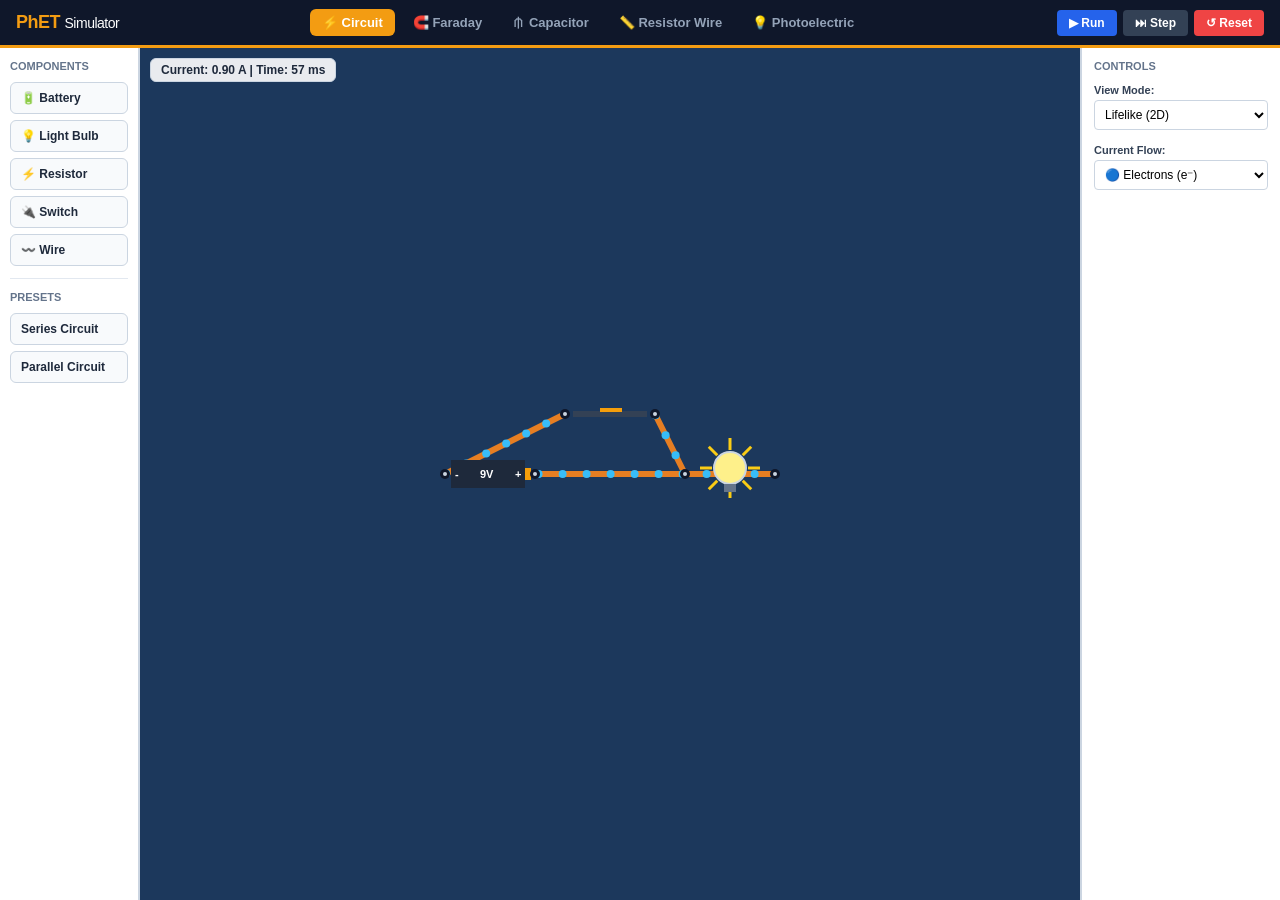
==== commit 6a5aef59: "refactor: streamline UI into minimal, compact codebase with essential 2D PhET physics functions" ====
--- a/docs/index.html
+++ b/docs/index.html
@@ -3,410 +3,103 @@
 <head>
   <meta charset="UTF-8">
   <meta name="viewport" content="width=device-width, initial-scale=1.0">
-  <title>PhET Hardware Simulator — 2D Interactive Physics Laboratories & INStep Engine</title>
-  <meta name="description" content="Clean PhET-style 2D interactive physics simulator: Circuit Construction Kit, Faraday's Electromagnetics, Capacitor Lab, Wire Resistance, Photoelectric Effect, Semiconductor Diodes, and Radio Waves.">
-
-  <!-- Friendly Modern Typography -->
-  <link rel="preconnect" href="https://fonts.googleapis.com">
-  <link rel="preconnect" href="https://fonts.gstatic.com" crossorigin>
-  <link href="https://fonts.googleapis.com/css2?family=Fredoka:wght@400;500;600;700&family=JetBrains+Mono:wght@500;700&family=Nunito:wght@400;600;700;800&display=swap" rel="stylesheet">
-
+  <title>PhET Hardware Simulator</title>
   <link rel="stylesheet" href="style.css">
 </head>
-<body class="phet-app">
+<body>
 
-  <!-- Top PhET Navigation Bar -->
-  <header class="phet-navbar">
-    <div class="nav-brand">
-      <div class="phet-logo">PhET</div>
-      <div class="app-title">Hardware <span class="title-sub">Simulator</span></div>
-    </div>
-
-    <!-- PhET Laboratory Tabs -->
-    <nav class="nav-tabs" aria-label="PhET Simulation Labs">
-      <button class="nav-tab active" data-lab="circuit" id="tab-circuit">
-        <span class="tab-icon">⚡</span> Circuit Lab
-      </button>
-      <button class="nav-tab" data-lab="faraday" id="tab-faraday">
-        <span class="tab-icon">🧲</span> Faraday's Lab
-      </button>
-      <button class="nav-tab" data-lab="capacitor" id="tab-capacitor">
-        <span class="tab-icon">⫛</span> Capacitor Lab
-      </button>
-      <button class="nav-tab" data-lab="resistivity" id="tab-resistivity">
-        <span class="tab-icon">📏</span> Wire Resistance
-      </button>
-      <button class="nav-tab" data-lab="photoelectric" id="tab-photoelectric">
-        <span class="tab-icon">💡</span> Photoelectric
-      </button>
-      <button class="nav-tab" data-lab="semiconductor" id="tab-semiconductor">
-        <span class="tab-icon">🔬</span> Semiconductors
-      </button>
-      <button class="nav-tab" data-lab="radiowaves" id="tab-radiowaves">
-        <span class="tab-icon">📡</span> Radio Waves
-      </button>
+  <!-- Minimal Header -->
+  <header class="navbar">
+    <div class="logo">PhET <span class="logo-sub">Simulator</span></div>
+    
+    <!-- Lab Tabs -->
+    <nav class="tabs">
+      <button class="tab-btn active" data-lab="circuit">⚡ Circuit</button>
+      <button class="tab-btn" data-lab="faraday">🧲 Faraday</button>
+      <button class="tab-btn" data-lab="capacitor">⫛ Capacitor</button>
+      <button class="tab-btn" data-lab="resistivity">📏 Resistor Wire</button>
+      <button class="tab-btn" data-lab="photoelectric">💡 Photoelectric</button>
     </nav>
 
-    <div class="nav-actions">
-      <button class="btn-phet-reset" id="btn-reset-all" title="Reset Simulation">↺ Reset All</button>
+    <!-- INStep & Reset -->
+    <div class="nav-controls">
+      <button id="btn-run" class="btn active">▶ Run</button>
+      <button id="btn-step" class="btn">⏭ Step</button>
+      <button id="btn-reset" class="btn btn-red">↺ Reset</button>
     </div>
   </header>
 
-  <!-- Main Laboratory Workspace -->
-  <div class="phet-workspace">
+  <!-- Main View -->
+  <div class="main-layout">
     
-    <!-- Left Toolbox Drawer -->
-    <aside class="phet-toolbox" id="phet-toolbox">
-      <div class="toolbox-header">TOOLBOX</div>
-      
-      <!-- Circuit Components Palette (Shown for Circuit Lab) -->
-      <div class="toolbox-section" id="toolbox-circuit-items">
-        <div class="tools-grid">
-          <button class="tool-card" data-comp="battery" title="Click or drag to place Battery">
-            <div class="tool-preview preview-battery">🔋</div>
-            <span>Battery</span>
-          </button>
-          <button class="tool-card" data-comp="bulb" title="Click or drag to place Light Bulb">
-            <div class="tool-preview preview-bulb">💡</div>
-            <span>Light Bulb</span>
-          </button>
-          <button class="tool-card" data-comp="resistor" title="Click or drag to place Resistor">
-            <div class="tool-preview preview-resistor">⚡</div>
-            <span>Resistor</span>
-          </button>
-          <button class="tool-card" data-comp="switch" title="Click or drag to place Switch">
-            <div class="tool-preview preview-switch">🔌</div>
-            <span>Switch</span>
-          </button>
-          <button class="tool-card" data-comp="capacitor" title="Click or drag to place Capacitor">
-            <div class="tool-preview preview-cap">⫛</div>
-            <span>Capacitor</span>
-          </button>
-          <button class="tool-card" data-comp="wire" title="Click or drag to place Wire">
-            <div class="tool-preview preview-wire">〰️</div>
-            <span>Wire</span>
-          </button>
-        </div>
+    <!-- Left Toolbar (For Circuit) -->
+    <aside class="sidebar-left" id="sidebar-left">
+      <div class="side-title">COMPONENTS</div>
+      <button class="tool-btn" data-type="battery">🔋 Battery</button>
+      <button class="tool-btn" data-type="bulb">💡 Light Bulb</button>
+      <button class="tool-btn" data-type="resistor">⚡ Resistor</button>
+      <button class="tool-btn" data-type="switch">🔌 Switch</button>
+      <button class="tool-btn" data-type="wire">〰️ Wire</button>
+      <hr>
+      <div class="side-title">PRESETS</div>
+      <button class="preset-btn" data-preset="series">Series Circuit</button>
+      <button class="preset-btn" data-preset="parallel">Parallel Circuit</button>
+    </aside>
 
-        <div class="toolbox-divider"></div>
-        <div class="toolbox-header">METERS</div>
-        <div class="tools-grid">
-          <button class="tool-card" id="btn-toggle-voltmeter" title="Toggle Voltmeter">
-            <div class="tool-preview preview-voltmeter">📟</div>
-            <span>Voltmeter</span>
-          </button>
-          <button class="tool-card" id="btn-toggle-ammeter" title="Toggle Ammeter">
-            <div class="tool-preview preview-ammeter">🎯</div>
-            <span>Ammeter</span>
-          </button>
-        </div>
+    <!-- Center Canvas Stage -->
+    <main class="canvas-wrap" id="canvas-wrap">
+      <canvas id="sim-canvas"></canvas>
+      <div class="hud" id="hud">Current: 0.00 A | Time: 0.0 ms</div>
+    </main>
+
+    <!-- Right Controls Panel -->
+    <aside class="sidebar-right" id="sidebar-right">
+      <div class="side-title" id="ctrl-title">CONTROLS</div>
+
+      <!-- Circuit Controls -->
+      <div class="ctrl-group" id="group-circuit">
+        <label>View Mode:</label>
+        <select id="sel-view" class="input-select">
+          <option value="real">Lifelike (2D)</option>
+          <option value="schematic">Schematic</option>
+        </select>
+        <label style="margin-top: 10px;">Current Flow:</label>
+        <select id="sel-flow" class="input-select">
+          <option value="electrons">🔵 Electrons (e⁻)</option>
+          <option value="conventional">🟠 Conventional (I)</option>
+        </select>
       </div>
 
-      <!-- Lab Presets Section -->
-      <div class="toolbox-divider"></div>
-      <div class="toolbox-header">PRESETS</div>
-      <div class="presets-list">
-        <button class="preset-btn" data-preset="simple_series">Series Circuit</button>
-        <button class="preset-btn" data-preset="parallel_branches">Parallel Circuit</button>
-        <button class="preset-btn" data-preset="rc_transient">RC Transient</button>
-        <button class="preset-btn" data-preset="short_circuit">Short Circuit</button>
-      </div>
-    </aside>
-
-    <!-- Center Interactive Canvas Stage -->
-    <main class="phet-stage-container" id="phet-stage-container">
-      <canvas id="sim-canvas"></canvas>
-
-      <!-- PhET Tactile Digital Voltmeter -->
-      <div class="phet-meter phet-voltmeter" id="voltmeter-unit" style="display: none;">
-        <div class="phet-meter-header">
-          <span>VOLTMETER</span>
-          <button class="meter-close-btn" id="voltmeter-close">×</button>
-        </div>
-        <div class="phet-meter-screen">
-          <span class="meter-value" id="voltmeter-readout">0.00</span>
-          <span class="meter-unit">V</span>
-        </div>
-        <div class="phet-meter-ports">
-          <span class="port-com">COM (-)</span>
-          <span class="port-v">V (+)</span>
-        </div>
+      <!-- Faraday Controls -->
+      <div class="ctrl-group" id="group-faraday" style="display: none;">
+        <label>Coil Loops (N): <span id="val-loops">3</span></label>
+        <input type="range" id="rng-loops" min="1" max="4" value="3">
+        <p class="hint">Drag the red/blue magnet through the copper coil!</p>
       </div>
 
-      <!-- Voltmeter Probes -->
-      <div class="phet-probe probe-black" id="probe-black" style="display: none;" title="Black Probe (-)">
-        <div class="probe-wire-pin"></div>
-        <div class="probe-handle">-</div>
-      </div>
-      <div class="phet-probe probe-red" id="probe-red" style="display: none;" title="Red Probe (+)">
-        <div class="probe-wire-pin"></div>
-        <div class="probe-handle">+</div>
+      <!-- Capacitor Controls -->
+      <div class="ctrl-group" id="group-capacitor" style="display: none;">
+        <label>Plate Distance: <span id="val-cap-d">5 mm</span></label>
+        <input type="range" id="rng-cap-d" min="2" max="10" value="5">
+        <label style="margin-top: 10px;">Voltage: <span id="val-cap-v">1.5 V</span></label>
+        <input type="range" id="rng-cap-v" min="0" max="3" step="0.5" value="1.5">
       </div>
 
-      <!-- PhET Tactile Sensor Ammeter -->
-      <div class="phet-meter phet-ammeter" id="ammeter-unit" style="display: none;">
-        <div class="phet-meter-header">
-          <span>AMMETER</span>
-          <button class="meter-close-btn" id="ammeter-close">×</button>
-        </div>
-        <div class="phet-meter-screen">
-          <span class="meter-value" id="ammeter-readout">0.000</span>
-          <span class="meter-unit">A</span>
-        </div>
-        <div class="ammeter-target-ring" id="ammeter-target-ring" title="Drag over any wire or component">
-          <div class="cross-h"></div>
-          <div class="cross-v"></div>
-        </div>
+      <!-- Resistivity Controls -->
+      <div class="ctrl-group" id="group-resistivity" style="display: none;">
+        <label>Wire Length: <span id="val-res-l">10 cm</span></label>
+        <input type="range" id="rng-res-l" min="2" max="20" value="10">
+        <label style="margin-top: 10px;">Thickness Area: <span id="val-res-a">5 mm²</span></label>
+        <input type="range" id="rng-res-a" min="1" max="10" value="5">
       </div>
 
-      <!-- Inline Property Tuner Box -->
-      <div class="phet-tuner-card" id="property-popup" style="display: none;">
-        <div class="tuner-header">
-          <span id="popup-comp-title">Resistor</span>
-          <button class="tuner-close" id="popup-close">×</button>
-        </div>
-        <div class="tuner-body">
-          <div class="tuner-slider-wrap">
-            <label id="popup-slider-label">Resistance:</label>
-            <input type="range" id="popup-slider" min="1" max="100" step="1" value="10">
-            <span class="tuner-val" id="popup-slider-val">10.0 Ω</span>
-          </div>
-          <div class="tuner-stats">
-            <div>Current: <strong id="popup-stat-i">0.00 A</strong></div>
-            <div>Power: <strong id="popup-stat-p">0.00 W</strong></div>
-          </div>
-          <button class="tuner-btn-delete" id="popup-delete">🗑️ Remove</button>
-        </div>
+      <!-- Photoelectric Controls -->
+      <div class="ctrl-group" id="group-photoelectric" style="display: none;">
+        <label>Wavelength: <span id="val-pe-wave">400 nm</span></label>
+        <input type="range" id="rng-pe-wave" min="200" max="800" value="400">
+        <label style="margin-top: 10px;">Light Intensity: <span id="val-pe-int">60%</span></label>
+        <input type="range" id="rng-pe-int" min="0" max="100" value="60">
       </div>
-
-      <!-- Live Physics Badge HUD -->
-      <div class="phet-canvas-hud" id="phet-canvas-hud">
-        <span class="hud-stat" id="hud-stat-1">Status: Ready</span>
-        <span class="hud-stat" id="hud-stat-2">Time: 0.0 ms</span>
-      </div>
-    </main>
-
-    <!-- Right PhET Control Panel -->
-    <aside class="phet-control-panel" id="phet-control-panel">
-      
-      <!-- PhET Visual Style Options Box -->
-      <div class="control-box">
-        <div class="box-title">Display Options</div>
-        
-        <div class="option-row">
-          <label>View Mode:</label>
-          <div class="radio-pill-group">
-            <button class="pill-btn active" data-view="real" id="view-real">Lifelike</button>
-            <button class="pill-btn" data-view="xray" id="view-xray">See Inside</button>
-            <button class="pill-btn" data-view="schematic" id="view-schematic">Schematic</button>
-          </div>
-        </div>
-
-        <div class="option-row" style="margin-top: 8px;">
-          <label>Current Flow:</label>
-          <div class="radio-pill-group">
-            <button class="pill-btn active" data-flow="electrons" id="flow-electrons">🔵 Electrons</button>
-            <button class="pill-btn" data-flow="conventional" id="flow-conventional">🟠 Conventional</button>
-          </div>
-        </div>
-      </div>
-
-      <!-- Lab Contextual Controls Card -->
-      <div class="control-box" id="box-lab-controls">
-        <div class="box-title" id="lab-controls-title">Circuit Controls</div>
-        
-        <!-- Circuit controls help -->
-        <div class="lab-ctrl-content" id="ctrl-circuit">
-          <p class="help-text">Click or drag items from the left toolbox onto the blue board. Click terminals to wire connections!</p>
-        </div>
-
-        <!-- Faraday Controls -->
-        <div class="lab-ctrl-content" id="ctrl-faraday" style="display: none;">
-          <div class="param-item">
-            <label>Apparatus:</label>
-            <select id="faraday-sub-select" class="phet-dropdown">
-              <option value="pickup" selected>Bar Magnet & Pickup Coil</option>
-              <option value="electromagnet">Electromagnet (AC/DC)</option>
-              <option value="transformer">Transformer Induction</option>
-              <option value="generator">Water Turbine Generator</option>
-            </select>
-          </div>
-          <div class="param-item">
-            <label>Coil Turns (N):</label>
-            <div class="pill-btn-group">
-              <button class="pill-btn" data-turns="1">1</button>
-              <button class="pill-btn" data-turns="2">2</button>
-              <button class="pill-btn active" data-turns="3">3</button>
-              <button class="pill-btn" data-turns="4">4</button>
-            </div>
-          </div>
-          <div class="param-item">
-            <label>Coil Size: <span class="val-badge" id="faraday-coil-area-val">55 mm</span></label>
-            <input type="range" id="faraday-coil-area" min="30" max="80" value="55" class="phet-slider">
-          </div>
-          <div class="check-item">
-            <input type="checkbox" id="faraday-show-compass" checked>
-            <label for="faraday-show-compass">Show Compass Field</label>
-          </div>
-        </div>
-
-        <!-- Capacitor Controls -->
-        <div class="lab-ctrl-content" id="ctrl-capacitor" style="display: none;">
-          <div class="param-item">
-            <label>Plate Separation: <span class="val-badge" id="cap-plate-dist-val">5.0 mm</span></label>
-            <input type="range" id="cap-plate-dist" min="2.0" max="10.0" step="0.5" value="5.0" class="phet-slider">
-          </div>
-          <div class="param-item">
-            <label>Plate Area: <span class="val-badge" id="cap-plate-area-val">200 mm²</span></label>
-            <input type="range" id="cap-plate-area" min="100" max="400" step="10" value="200" class="phet-slider">
-          </div>
-          <div class="param-item">
-            <label>Dielectric (κ):</label>
-            <select id="cap-dielectric-select" class="phet-dropdown">
-              <option value="1.0" selected>Vacuum (κ = 1.0)</option>
-              <option value="2.1">Teflon (κ = 2.1)</option>
-              <option value="3.5">Paper (κ = 3.5)</option>
-              <option value="5.0">Glass (κ = 5.0)</option>
-              <option value="10.0">Ceramic (κ = 10.0)</option>
-            </select>
-          </div>
-          <div class="param-item">
-            <label>Connection:</label>
-            <div class="pill-btn-group">
-              <button class="pill-btn active" id="cap-conn-battery">Battery</button>
-              <button class="pill-btn" id="cap-conn-open">Open</button>
-              <button class="pill-btn" id="cap-conn-bulb">Bulb</button>
-            </div>
-          </div>
-          <div class="param-item">
-            <label>Battery Voltage: <span class="val-badge" id="cap-battery-v-val">+1.5 V</span></label>
-            <input type="range" id="cap-battery-v" min="-1.5" max="1.5" step="0.1" value="1.5" class="phet-slider">
-          </div>
-        </div>
-
-        <!-- Resistivity Controls -->
-        <div class="lab-ctrl-content" id="ctrl-resistivity" style="display: none;">
-          <div class="param-item">
-            <label>Resistivity (ρ): <span class="val-badge" id="res-rho-val">1.00 Ω·cm</span></label>
-            <input type="range" id="res-rho" min="0.10" max="10.00" step="0.1" value="1.00" class="phet-slider">
-          </div>
-          <div class="param-item">
-            <label>Length (L): <span class="val-badge" id="res-length-val">10.0 cm</span></label>
-            <input type="range" id="res-length" min="1.0" max="20.0" step="0.5" value="10.0" class="phet-slider">
-          </div>
-          <div class="param-item">
-            <label>Area (A): <span class="val-badge" id="res-area-val">5.0 mm²</span></label>
-            <input type="range" id="res-area" min="1.0" max="15.0" step="0.5" value="5.0" class="phet-slider">
-          </div>
-          <div class="param-item">
-            <label>Supply (V): <span class="val-badge" id="res-voltage-val">4.5 V</span></label>
-            <input type="range" id="res-voltage" min="0.1" max="9.0" step="0.1" value="4.5" class="phet-slider">
-          </div>
-        </div>
-
-        <!-- Photoelectric Controls -->
-        <div class="lab-ctrl-content" id="ctrl-photoelectric" style="display: none;">
-          <div class="param-item">
-            <label>Target Cathode Metal:</label>
-            <select id="pe-target-metal" class="phet-dropdown">
-              <option value="sodium" data-wf="2.28" selected>Sodium (Φ = 2.28 eV)</option>
-              <option value="calcium" data-wf="2.87">Calcium (Φ = 2.87 eV)</option>
-              <option value="zinc" data-wf="4.31">Zinc (Φ = 4.31 eV)</option>
-              <option value="copper" data-wf="4.70">Copper (Φ = 4.70 eV)</option>
-              <option value="platinum" data-wf="6.35">Platinum (Φ = 6.35 eV)</option>
-            </select>
-          </div>
-          <div class="param-item">
-            <label>Wavelength: <span class="val-badge" id="pe-wavelength-val">400 nm</span></label>
-            <input type="range" id="pe-wavelength" min="200" max="800" step="5" value="400" class="phet-slider">
-            <div class="spectrum-bar"><div class="spectrum-marker" id="pe-spectrum-cursor"></div></div>
-          </div>
-          <div class="param-item">
-            <label>Light Intensity: <span class="val-badge" id="pe-intensity-val">60 %</span></label>
-            <input type="range" id="pe-intensity" min="0" max="100" step="5" value="60" class="phet-slider">
-          </div>
-          <div class="param-item">
-            <label>Bias Voltage: <span class="val-badge" id="pe-voltage-val">0.00 V</span></label>
-            <input type="range" id="pe-voltage" min="-8.0" max="8.0" step="0.2" value="0.0" class="phet-slider">
-          </div>
-        </div>
-
-        <!-- Semiconductor Controls -->
-        <div class="lab-ctrl-content" id="ctrl-semiconductor" style="display: none;">
-          <div class="param-item">
-            <label>Crystal Material:</label>
-            <select id="semi-material-select" class="phet-dropdown">
-              <option value="si" selected>Silicon (Si, 1.12 eV, 0.7V)</option>
-              <option value="ge">Germanium (Ge, 0.67 eV, 0.3V)</option>
-              <option value="gaas">Gallium Arsenide (GaAs LED, 1.42 eV)</option>
-            </select>
-          </div>
-          <div class="param-item">
-            <label>Junction Bias: <span class="val-badge" id="semi-bias-val">0.00 V</span></label>
-            <input type="range" id="semi-bias" min="-3.0" max="1.5" step="0.05" value="0.0" class="phet-slider">
-          </div>
-          <div class="param-item">
-            <label>Temperature: <span class="val-badge" id="semi-temp-val">300 K</span></label>
-            <input type="range" id="semi-temp" min="200" max="400" step="5" value="300" class="phet-slider">
-          </div>
-        </div>
-
-        <!-- Radio Waves Controls -->
-        <div class="lab-ctrl-content" id="ctrl-radiowaves" style="display: none;">
-          <div class="param-item">
-            <label>Frequency (f): <span class="val-badge" id="radio-freq-val">2.5 MHz</span></label>
-            <input type="range" id="radio-freq" min="1.0" max="5.0" step="0.2" value="2.5" class="phet-slider">
-          </div>
-          <div class="param-item">
-            <label>Transmitter Power: <span class="val-badge" id="radio-amplitude-val">70 %</span></label>
-            <input type="range" id="radio-amplitude" min="10" max="100" step="5" value="70" class="phet-slider">
-          </div>
-          <div class="param-item">
-            <label>Distance (r): <span class="val-badge" id="radio-distance-val">150 m</span></label>
-            <input type="range" id="radio-distance" min="50" max="250" step="10" value="150" class="phet-slider">
-          </div>
-        </div>
-      </div>
-
-      <!-- INStep Transient Micro-Stepping Card -->
-      <div class="control-box">
-        <div class="box-title">⭐ INStep Engine</div>
-        
-        <div class="instep-btn-bar">
-          <button class="instep-btn active" id="btn-mode-run">▶ Run</button>
-          <button class="instep-btn" id="btn-mode-instep">🔬 Micro-Step</button>
-          <button class="instep-btn btn-step" id="btn-instep-step" disabled>⏭ Step</button>
-        </div>
-
-        <div class="telemetry-grid">
-          <div class="telemetry-cell">
-            <span class="t-label">Step Count:</span>
-            <strong class="t-val" id="instep-step-count">#0</strong>
-          </div>
-          <div class="telemetry-cell">
-            <span class="t-label">Time (t):</span>
-            <strong class="t-val" id="instep-time-val">0.0 ms</strong>
-          </div>
-          <div class="telemetry-cell">
-            <span class="t-label" id="instep-metric-1-lbl">Drift Velocity:</span>
-            <strong class="t-val text-blue" id="instep-metric-1-val">0.0 µm/s</strong>
-          </div>
-          <div class="telemetry-cell">
-            <span class="t-label" id="instep-metric-2-lbl">Current / Power:</span>
-            <strong class="t-val text-orange" id="instep-metric-2-val">0.0 W</strong>
-          </div>
-        </div>
-
-        <!-- Live Waveform Monitor -->
-        <div class="waveform-container">
-          <canvas id="waveform-canvas" width="220" height="70"></canvas>
-          <div class="waveform-legend">
-            <span><span class="dot-blue"></span> Signal 1</span>
-            <span><span class="dot-orange"></span> Signal 2</span>
-          </div>
-        </div>
-      </div>
-
     </aside>
 
   </div>
--- a/docs/style.css
+++ b/docs/style.css
@@ -1,260 +1,166 @@
 /* ==========================================================================
-   PhET Hardware Simulator — Clean 2D Educational Physics Laboratory Stylesheet
-   Modeled after authentic PhET Interactive Simulations (University of Colorado)
+   PhET Hardware Simulator — Clean, Minimal 2D Stylesheet
    ========================================================================== */
 
-:root {
-  --phet-blue: #1c385c;        /* Classic PhET Blue Circuit Board */
-  --phet-blue-grid: #2a4b75;
-  --phet-orange: #f39c12;      /* Iconic PhET Orange Brand Accent */
-  --phet-orange-hover: #e67e22;
-  --phet-yellow: #f1c40f;
-  --phet-dark-nav: #1e293b;
-
-  --panel-bg: #ffffff;
-  --panel-border: #cbd5e1;
-  --panel-text: #1e293b;
-  --panel-muted: #64748b;
-  --panel-header-bg: #f8fafc;
-
-  --accent-blue: #2563eb;
-  --accent-orange: #d97706;
-  --accent-green: #16a34a;
-  --accent-red: #dc2626;
-
-  --font-phet: 'Fredoka', 'Nunito', system-ui, sans-serif;
-  --font-body: 'Nunito', system-ui, sans-serif;
-  --font-mono: 'JetBrains Mono', monospace;
-}
-
-*, *::before, *::after {
+* {
   box-sizing: border-box;
   margin: 0;
   padding: 0;
-}
-
-body.phet-app {
-  background-color: #0f172a;
-  color: var(--panel-text);
-  font-family: var(--font-body);
+  font-family: -apple-system, BlinkMacSystemFont, "Segoe UI", Roboto, Helvetica, Arial, sans-serif;
+  user-select: none;
+}
+
+body {
   height: 100vh;
-  width: 100vw;
+  display: flex;
+  flex-direction: column;
   overflow: hidden;
-  user-select: none;
-  display: flex;
-  flex-direction: column;
-}
-
-/* ================= Top PhET Navigation Bar ================= */
-.phet-navbar {
+  background-color: #1e293b;
+}
+
+/* Header */
+.navbar {
   height: 48px;
-  background-color: var(--phet-dark-nav);
-  border-bottom: 3px solid var(--phet-orange);
+  background: #0f172a;
+  border-bottom: 3px solid #f39c12;
   display: flex;
   align-items: center;
   justify-content: space-between;
   padding: 0 16px;
-  flex-shrink: 0;
-  z-index: 100;
-  box-shadow: 0 2px 8px rgba(0,0,0,0.25);
-}
-
-.nav-brand {
-  display: flex;
-  align-items: center;
-  gap: 10px;
-}
-
-.phet-logo {
-  background-color: var(--phet-orange);
-  color: #fff;
-  font-family: var(--font-phet);
-  font-weight: 700;
+  color: #fff;
+}
+
+.logo {
+  font-weight: 800;
   font-size: 18px;
-  padding: 2px 10px;
-  border-radius: 6px;
+  color: #f39c12;
   letter-spacing: -0.5px;
-  box-shadow: 0 2px 4px rgba(0,0,0,0.2);
-}
-
-.app-title {
-  color: #fff;
-  font-family: var(--font-phet);
-  font-size: 15px;
-  font-weight: 600;
-}
-
-.title-sub {
-  color: var(--phet-orange);
-}
-
-/* Navigation Tabs */
-.nav-tabs {
-  display: flex;
-  align-items: center;
-  gap: 4px;
-  overflow-x: auto;
-}
-
-.nav-tab {
+}
+
+.logo-sub {
+  color: #fff;
+  font-weight: 500;
+  font-size: 14px;
+}
+
+.tabs {
+  display: flex;
+  gap: 6px;
+}
+
+.tab-btn {
   background: transparent;
   border: none;
   color: #94a3b8;
-  font-family: var(--font-body);
-  font-size: 12px;
-  font-weight: 700;
+  font-size: 13px;
+  font-weight: 600;
   padding: 6px 12px;
   border-radius: 6px;
   cursor: pointer;
-  display: flex;
-  align-items: center;
+  transition: 0.15s;
+}
+
+.tab-btn:hover {
+  color: #fff;
+  background: rgba(255, 255, 255, 0.1);
+}
+
+.tab-btn.active {
+  background: #f39c12;
+  color: #fff;
+}
+
+.nav-controls {
+  display: flex;
   gap: 6px;
-  transition: all 0.15s ease;
-  white-space: nowrap;
-}
-
-.nav-tab:hover {
-  color: #fff;
-  background-color: rgba(255,255,255,0.08);
-}
-
-.nav-tab.active {
-  background-color: var(--phet-orange);
-  color: #fff;
-  box-shadow: 0 2px 6px rgba(243, 156, 18, 0.4);
-}
-
-.btn-phet-reset {
-  background-color: #ef4444;
+}
+
+.btn {
+  background: #334155;
   color: #fff;
   border: none;
-  font-family: var(--font-phet);
+  padding: 6px 12px;
   font-size: 12px;
   font-weight: 600;
-  padding: 5px 12px;
-  border-radius: 6px;
-  cursor: pointer;
-  transition: all 0.15s;
-}
-
-.btn-phet-reset:hover {
-  background-color: #dc2626;
-  transform: translateY(-1px);
-}
-
-/* ================= Workspace Layout ================= */
-.phet-workspace {
+  border-radius: 4px;
+  cursor: pointer;
+  transition: 0.15s;
+}
+
+.btn:hover { background: #475569; }
+.btn.active { background: #2563eb; }
+.btn-red { background: #ef4444; }
+.btn-red:hover { background: #dc2626; }
+
+/* Main Layout */
+.main-layout {
   display: flex;
   flex: 1;
-  overflow: hidden;
   position: relative;
-  background-color: var(--phet-blue);
-}
-
-/* Left PhET Toolbox */
-.phet-toolbox {
+  background: #1c385c; /* PhET Slate Blue Canvas */
+}
+
+/* Sidebars */
+.sidebar-left {
   width: 140px;
-  background-color: #ffffff;
+  background: #ffffff;
   border-right: 2px solid #cbd5e1;
-  display: flex;
-  flex-direction: column;
   padding: 12px 10px;
+  display: flex;
+  flex-direction: column;
+  gap: 6px;
+  overflow-y: auto;
+}
+
+.sidebar-right {
+  width: 200px;
+  background: #ffffff;
+  border-left: 2px solid #cbd5e1;
+  padding: 12px;
+  display: flex;
+  flex-direction: column;
   gap: 8px;
   overflow-y: auto;
-  z-index: 50;
-  flex-shrink: 0;
-  box-shadow: 2px 0 10px rgba(0,0,0,0.06);
-}
-
-.toolbox-header {
-  font-family: var(--font-phet);
+}
+
+.side-title {
   font-size: 11px;
-  font-weight: 700;
-  color: var(--panel-muted);
-  letter-spacing: 0.5px;
-  text-align: center;
-}
-
-.tools-grid {
-  display: grid;
-  grid-template-columns: 1fr;
-  gap: 8px;
-}
-
-.tool-card {
-  background-color: #f8fafc;
-  border: 1.5px solid #cbd5e1;
-  border-radius: 8px;
-  padding: 8px 4px;
-  display: flex;
-  flex-direction: column;
-  align-items: center;
-  gap: 4px;
-  cursor: pointer;
-  transition: all 0.15s ease;
-}
-
-.tool-card:hover {
-  background-color: #eff6ff;
-  border-color: var(--phet-orange);
-  transform: translateY(-2px);
-  box-shadow: 0 4px 8px rgba(0,0,0,0.08);
-}
-
-.tool-card:active {
-  transform: translateY(0);
-}
-
-.tool-preview {
-  font-size: 24px;
-}
-
-.tool-card span {
-  font-family: var(--font-phet);
-  font-size: 11px;
+  font-weight: 800;
+  color: #64748b;
+  margin-bottom: 4px;
+}
+
+hr {
+  border: none;
+  height: 1px;
+  background: #e2e8f0;
+  margin: 6px 0;
+}
+
+.tool-btn, .preset-btn {
+  background: #f8fafc;
+  border: 1px solid #cbd5e1;
+  padding: 8px 10px;
+  font-size: 12px;
   font-weight: 600;
-  color: var(--panel-text);
-}
-
-.toolbox-divider {
-  height: 1px;
-  background-color: #e2e8f0;
-  margin: 6px 0;
-}
-
-.presets-list {
-  display: flex;
-  flex-direction: column;
-  gap: 6px;
-}
-
-.preset-btn {
-  background: #f1f5f9;
-  border: 1px solid #cbd5e1;
+  color: #1e293b;
   border-radius: 6px;
-  font-family: var(--font-body);
-  font-size: 11px;
-  font-weight: 700;
-  color: var(--panel-text);
-  padding: 6px 8px;
   cursor: pointer;
   text-align: left;
-  transition: all 0.15s;
-}
-
-.preset-btn:hover {
-  background: var(--phet-orange);
-  color: #fff;
-  border-color: var(--phet-orange);
-}
-
-/* ================= Center Canvas Stage ================= */
-.phet-stage-container {
+  transition: 0.15s;
+}
+
+.tool-btn:hover, .preset-btn:hover {
+  background: #fef3c7;
+  border-color: #f59e0b;
+  transform: translateY(-1px);
+}
+
+/* Canvas Area */
+.canvas-wrap {
   flex: 1;
   position: relative;
-  background-color: var(--phet-blue);
   overflow: hidden;
-  cursor: default;
 }
 
 #sim-canvas {
@@ -265,515 +171,55 @@
   display: block;
 }
 
-.phet-canvas-hud {
+.hud {
   position: absolute;
   top: 10px;
   left: 10px;
   background: rgba(255, 255, 255, 0.9);
-  border: 1.5px solid #cbd5e1;
-  border-radius: 8px;
-  padding: 6px 12px;
-  display: flex;
-  gap: 16px;
-  font-family: var(--font-phet);
-  font-size: 12px;
-  font-weight: 600;
-  color: var(--panel-text);
-  box-shadow: 0 2px 8px rgba(0,0,0,0.15);
-  pointer-events: none;
-  z-index: 20;
-}
-
-/* ================= PhET Authentic Tactile Meters ================= */
-.phet-meter {
-  position: absolute;
-  background: #fef08a; /* PhET Yellow Multimeter Body */
-  border: 2px solid #ca8a04;
-  border-radius: 10px;
-  box-shadow: 0 6px 18px rgba(0,0,0,0.3);
-  padding: 8px 10px;
-  z-index: 40;
-  cursor: move;
-  width: 130px;
-}
-
-.phet-voltmeter {
-  left: 360px;
-  top: 30px;
-}
-
-.phet-ammeter {
-  left: 520px;
-  top: 30px;
-  background: #bae6fd;
-  border-color: #0284c7;
-}
-
-.phet-meter-header {
-  display: flex;
-  justify-content: space-between;
-  align-items: center;
-  font-family: var(--font-phet);
-  font-size: 10px;
-  font-weight: 700;
-  color: #854d0e;
-}
-
-.phet-ammeter .phet-meter-header {
-  color: #0369a1;
-}
-
-.meter-close-btn {
-  background: transparent;
-  border: none;
-  font-size: 16px;
-  font-weight: bold;
-  color: #64748b;
-  cursor: pointer;
-  line-height: 1;
-}
-
-.phet-meter-screen {
-  background-color: #0f172a;
-  border: 1.5px solid #334155;
-  border-radius: 4px;
-  padding: 4px 6px;
-  display: flex;
-  justify-content: space-between;
-  align-items: baseline;
-  margin-top: 4px;
-  font-family: var(--font-mono);
-}
-
-.phet-meter-screen .meter-value {
-  color: #38bdf8;
-  font-size: 18px;
-  font-weight: 700;
-}
-
-.phet-ammeter .meter-value {
-  color: #4ade80;
-}
-
-.phet-meter-screen .meter-unit {
-  color: #94a3b8;
-  font-size: 11px;
-}
-
-.phet-meter-ports {
-  display: flex;
-  justify-content: space-between;
-  font-family: var(--font-mono);
-  font-size: 8px;
-  font-weight: 700;
-  margin-top: 4px;
-}
-
-.port-com { color: #1e293b; }
-.port-v { color: #dc2626; }
-
-/* Probes */
-.phet-probe {
-  position: absolute;
-  width: 18px;
-  height: 32px;
-  z-index: 45;
-  cursor: grab;
-  display: flex;
-  flex-direction: column;
-  align-items: center;
-  filter: drop-shadow(0 2px 4px rgba(0,0,0,0.3));
-}
-
-.phet-probe:active { cursor: grabbing; }
-
-.probe-wire-pin {
-  width: 2px;
-  height: 10px;
-  background-color: #e2e8f0;
-  border-radius: 1px;
-}
-
-.probe-handle {
-  width: 16px;
-  height: 22px;
-  border-radius: 4px;
-  font-family: var(--font-phet);
-  font-size: 12px;
-  font-weight: bold;
-  color: #fff;
-  display: flex;
-  align-items: center;
-  justify-content: center;
-}
-
-.probe-black .probe-handle { background-color: #1e293b; border: 1.5px solid #475569; }
-.probe-red .probe-handle { background-color: #dc2626; border: 1.5px solid #ef4444; }
-
-/* Ammeter Crosshair Sensor */
-.ammeter-target-ring {
-  width: 30px;
-  height: 30px;
-  border: 2px dashed #0284c7;
-  border-radius: 50%;
-  margin: 6px auto 0 auto;
-  position: relative;
-  cursor: crosshair;
-}
-
-.cross-h, .cross-v {
-  position: absolute;
-  background-color: rgba(2, 132, 199, 0.6);
-}
-
-.cross-h { top: 50%; left: 4px; right: 4px; height: 1px; }
-.cross-v { left: 50%; top: 4px; bottom: 4px; width: 1px; }
-
-/* Tuner Popup */
-.phet-tuner-card {
-  position: absolute;
-  background-color: #ffffff;
-  border: 2px solid #cbd5e1;
-  border-radius: 8px;
-  padding: 10px;
-  width: 180px;
-  z-index: 50;
-  box-shadow: 0 8px 24px rgba(0,0,0,0.2);
-}
-
-.tuner-header {
-  display: flex;
-  justify-content: space-between;
-  align-items: center;
-  font-family: var(--font-phet);
-  font-size: 12px;
-  font-weight: 700;
-  border-bottom: 1px solid #e2e8f0;
-  padding-bottom: 4px;
-}
-
-.tuner-close {
-  background: transparent;
-  border: none;
-  font-size: 16px;
-  cursor: pointer;
-  color: #64748b;
-}
-
-.tuner-slider-wrap {
-  display: flex;
-  flex-direction: column;
-  gap: 2px;
-  margin: 8px 0;
-}
-
-.tuner-slider-wrap label {
-  font-size: 11px;
-  font-weight: 600;
-  color: #475569;
-}
-
-.tuner-val {
-  font-family: var(--font-mono);
-  font-size: 12px;
-  font-weight: 700;
-  color: var(--accent-blue);
-  text-align: right;
-}
-
-.tuner-stats {
-  font-size: 10px;
-  color: #64748b;
-  margin-bottom: 8px;
-}
-
-.tuner-btn-delete {
-  background: #fee2e2;
-  border: 1px solid #fca5a5;
-  color: #dc2626;
-  font-family: var(--font-phet);
-  font-size: 11px;
-  font-weight: 600;
-  padding: 4px 8px;
-  border-radius: 4px;
-  cursor: pointer;
-  width: 100%;
-}
-
-.tuner-btn-delete:hover {
-  background: #fecaca;
-}
-
-/* ================= Right PhET Control Panel ================= */
-.phet-control-panel {
-  width: 250px;
-  background-color: #f8fafc;
-  border-left: 2px solid #cbd5e1;
-  display: flex;
-  flex-direction: column;
-  padding: 12px;
-  gap: 12px;
-  overflow-y: auto;
-  z-index: 50;
-  flex-shrink: 0;
-  box-shadow: -2px 0 10px rgba(0,0,0,0.06);
-}
-
-.control-box {
-  background-color: #ffffff;
-  border: 1.5px solid #cbd5e1;
-  border-radius: 10px;
-  padding: 10px;
-  display: flex;
-  flex-direction: column;
-  gap: 8px;
-  box-shadow: 0 2px 6px rgba(0,0,0,0.04);
-}
-
-.box-title {
-  font-family: var(--font-phet);
-  font-size: 13px;
+  border: 1px solid #cbd5e1;
+  border-radius: 6px;
+  padding: 4px 10px;
+  font-size: 12px;
   font-weight: 700;
   color: #1e293b;
-  border-bottom: 1.5px solid #e2e8f0;
-  padding-bottom: 4px;
-}
-
-.option-row {
+  pointer-events: none;
+}
+
+/* Control Inputs */
+.ctrl-group {
   display: flex;
   flex-direction: column;
   gap: 4px;
 }
 
-.option-row label {
+.ctrl-group label {
   font-size: 11px;
   font-weight: 700;
-  color: #475569;
-}
-
-.radio-pill-group, .pill-btn-group {
-  display: flex;
-  background-color: #f1f5f9;
+  color: #334155;
+  display: flex;
+  justify-content: space-between;
+}
+
+.input-select {
+  width: 100%;
+  padding: 6px;
+  font-size: 12px;
   border: 1px solid #cbd5e1;
-  border-radius: 6px;
-  padding: 2px;
-  gap: 2px;
-}
-
-.pill-btn {
-  flex: 1;
-  background: transparent;
-  border: none;
-  font-family: var(--font-phet);
-  font-size: 10px;
-  font-weight: 600;
-  color: #475569;
-  padding: 5px 4px;
   border-radius: 4px;
-  cursor: pointer;
-  text-align: center;
-  transition: all 0.15s;
-}
-
-.pill-btn:hover {
-  color: #0f172a;
-}
-
-.pill-btn.active {
-  background-color: var(--phet-orange);
-  color: #fff;
-  box-shadow: 0 1px 3px rgba(0,0,0,0.15);
-}
-
-.help-text {
+  outline: none;
+  background: #fff;
+}
+
+input[type="range"] {
+  width: 100%;
+  accent-color: #f39c12;
+  cursor: pointer;
+  margin-top: 2px;
+}
+
+.hint {
   font-size: 11px;
   color: #64748b;
   line-height: 1.4;
-}
-
-/* Parameter controls */
-.param-item {
-  display: flex;
-  flex-direction: column;
-  gap: 4px;
   margin-top: 6px;
 }
-
-.param-item label {
-  font-size: 11px;
-  font-weight: 700;
-  color: #334155;
-  display: flex;
-  justify-content: space-between;
-}
-
-.val-badge {
-  font-family: var(--font-mono);
-  color: var(--accent-blue);
-  font-weight: 700;
-}
-
-.phet-dropdown {
-  background-color: #ffffff;
-  border: 1.5px solid #cbd5e1;
-  border-radius: 6px;
-  font-family: var(--font-body);
-  font-size: 11px;
-  font-weight: 600;
-  color: #1e293b;
-  padding: 5px 8px;
-  outline: none;
-  cursor: pointer;
-}
-
-.phet-slider {
-  width: 100%;
-  accent-color: var(--phet-orange);
-  height: 6px;
-  border-radius: 3px;
-  outline: none;
-  cursor: pointer;
-}
-
-.check-item {
-  display: flex;
-  align-items: center;
-  gap: 6px;
-  font-size: 11px;
-  font-weight: 600;
-  color: #334155;
-  margin-top: 6px;
-}
-
-.check-item input[type="checkbox"] {
-  accent-color: var(--phet-orange);
-  width: 14px;
-  height: 14px;
-}
-
-.spectrum-bar {
-  height: 10px;
-  border-radius: 4px;
-  background: linear-gradient(to right, #4a00e0, #7b1fa2, #0091ea, #00c853, #ffd600, #ff3d00, #7f0000);
-  position: relative;
-  margin-top: 4px;
-  border: 1px solid #cbd5e1;
-}
-
-.spectrum-marker {
-  position: absolute;
-  top: -2px;
-  bottom: -2px;
-  width: 4px;
-  background: #ffffff;
-  border: 1px solid #000;
-  border-radius: 2px;
-  transform: translateX(-50%);
-  left: 33%;
-}
-
-/* ================= INStep Engine Card ================= */
-.instep-btn-bar {
-  display: flex;
-  gap: 4px;
-}
-
-.instep-btn {
-  flex: 1;
-  background-color: #f1f5f9;
-  border: 1.5px solid #cbd5e1;
-  border-radius: 6px;
-  font-family: var(--font-phet);
-  font-size: 11px;
-  font-weight: 700;
-  color: #334155;
-  padding: 6px 4px;
-  cursor: pointer;
-  transition: all 0.15s;
-}
-
-.instep-btn:hover {
-  background-color: #e2e8f0;
-}
-
-.instep-btn.active {
-  background-color: var(--accent-blue);
-  color: #fff;
-  border-color: var(--accent-blue);
-}
-
-.instep-btn.btn-step:disabled {
-  opacity: 0.4;
-  cursor: not-allowed;
-}
-
-.telemetry-grid {
-  display: grid;
-  grid-template-columns: 1fr 1fr;
-  gap: 6px;
-  background: #f8fafc;
-  border: 1px solid #e2e8f0;
-  border-radius: 6px;
-  padding: 8px;
-}
-
-.telemetry-cell {
-  display: flex;
-  flex-direction: column;
-}
-
-.t-label {
-  font-size: 9px;
-  color: #64748b;
-  font-weight: 600;
-}
-
-.t-val {
-  font-family: var(--font-mono);
-  font-size: 11px;
-  font-weight: 700;
-  color: #0f172a;
-}
-
-.text-blue { color: var(--accent-blue) !important; }
-.text-orange { color: var(--accent-orange) !important; }
-
-/* Waveform Box */
-.waveform-container {
-  background-color: #0f172a;
-  border-radius: 6px;
-  padding: 6px;
-  border: 1px solid #334155;
-}
-
-#waveform-canvas {
-  width: 100%;
-  height: 60px;
-  display: block;
-}
-
-.waveform-legend {
-  display: flex;
-  justify-content: flex-end;
-  gap: 10px;
-  font-family: var(--font-mono);
-  font-size: 9px;
-  color: #94a3b8;
-  margin-top: 4px;
-}
-
-.dot-blue {
-  display: inline-block;
-  width: 6px;
-  height: 6px;
-  border-radius: 50%;
-  background: #38bdf8;
-}
-
-.dot-orange {
-  display: inline-block;
-  width: 6px;
-  height: 6px;
-  border-radius: 50%;
-  background: #fb923c;
-}
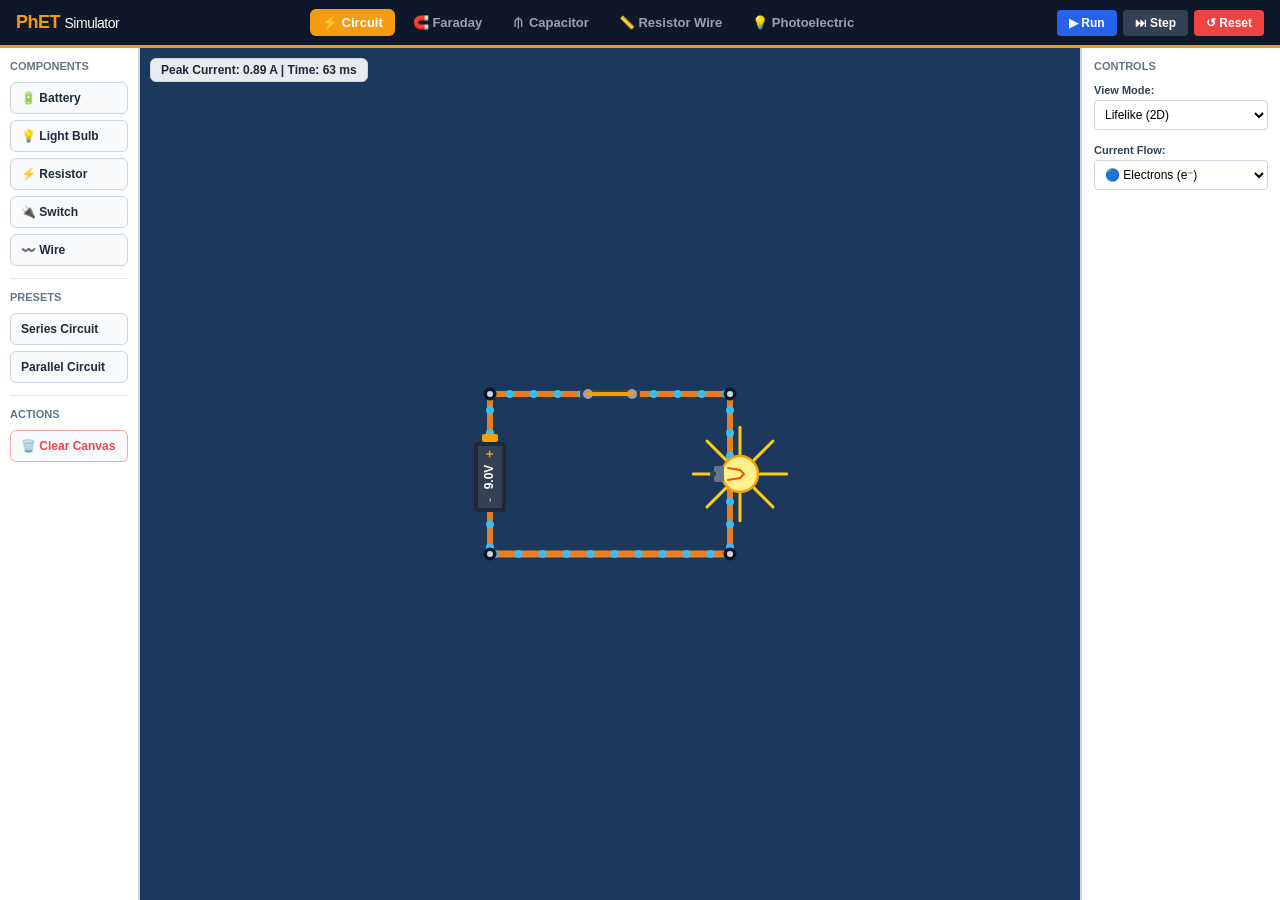
==== commit 7d51920c: "feat: complete PhET 2D circuit builder with junction snapping, tuner bar, and MNA physics" ====
--- a/docs/index.html
+++ b/docs/index.html
@@ -44,12 +44,33 @@
       <div class="side-title">PRESETS</div>
       <button class="preset-btn" data-preset="series">Series Circuit</button>
       <button class="preset-btn" data-preset="parallel">Parallel Circuit</button>
+      <hr>
+      <div class="side-title">ACTIONS</div>
+      <button id="btn-clear" class="tool-btn" style="color: #ef4444; border-color: #fca5a5;">🗑️ Clear Canvas</button>
     </aside>
 
     <!-- Center Canvas Stage -->
     <main class="canvas-wrap" id="canvas-wrap">
       <canvas id="sim-canvas"></canvas>
       <div class="hud" id="hud">Current: 0.00 A | Time: 0.0 ms</div>
+
+      <!-- PhET Component Tuner Bar -->
+      <div class="tuner-bar" id="tuner-bar" style="display: none;">
+        <div class="tuner-header">
+          <span class="tuner-icon" id="tuner-icon">🔋</span>
+          <span class="tuner-label" id="tuner-label">Battery</span>
+          <span class="tuner-val-badge" id="tuner-val-badge">9.0 V</span>
+        </div>
+        <div class="tuner-controls" id="tuner-controls">
+          <button id="tuner-btn-minus" class="tuner-small-btn" title="Decrease value">-</button>
+          <input type="range" id="tuner-slider" min="0" max="120" step="1" value="9">
+          <button id="tuner-btn-plus" class="tuner-small-btn" title="Increase value">+</button>
+          <button id="tuner-btn-flip" class="tuner-action-btn" title="Reverse Polarity">⇄ Reverse</button>
+          <button id="tuner-btn-toggle" class="tuner-action-btn" title="Toggle switch">Open / Close</button>
+          <button id="tuner-btn-split" class="tuner-action-btn" title="Split junction">✂️ Split</button>
+          <button id="tuner-btn-del" class="tuner-del-btn" title="Delete selected component">🗑️</button>
+        </div>
+      </div>
     </main>
 
     <!-- Right Controls Panel -->
--- a/docs/style.css
+++ b/docs/style.css
@@ -223,3 +223,116 @@
   line-height: 1.4;
   margin-top: 6px;
 }
+
+/* Tuner Bar (PhET Bottom Inspector) */
+.tuner-bar {
+  position: absolute;
+  bottom: 16px;
+  left: 50%;
+  transform: translateX(-50%);
+  background: #ffffff;
+  border: 2px solid #cbd5e1;
+  box-shadow: 0 6px 20px rgba(0, 0, 0, 0.35);
+  border-radius: 10px;
+  padding: 10px 16px;
+  display: flex;
+  flex-direction: column;
+  gap: 8px;
+  z-index: 20;
+  min-width: 360px;
+  max-width: 480px;
+}
+
+.tuner-header {
+  display: flex;
+  align-items: center;
+  gap: 8px;
+  font-size: 13px;
+  font-weight: 700;
+  color: #1e293b;
+}
+
+.tuner-icon {
+  font-size: 16px;
+}
+
+.tuner-label {
+  font-weight: 700;
+  color: #0f172a;
+}
+
+.tuner-val-badge {
+  margin-left: auto;
+  background: #f1f5f9;
+  border: 1px solid #cbd5e1;
+  padding: 2px 8px;
+  border-radius: 5px;
+  color: #0f172a;
+  font-weight: 800;
+  font-size: 13px;
+}
+
+.tuner-controls {
+  display: flex;
+  align-items: center;
+  gap: 8px;
+}
+
+.tuner-controls input[type="range"] {
+  flex: 1;
+  margin-top: 0;
+}
+
+.tuner-small-btn {
+  background: #f8fafc;
+  border: 1px solid #cbd5e1;
+  border-radius: 4px;
+  width: 26px;
+  height: 26px;
+  font-weight: bold;
+  font-size: 14px;
+  cursor: pointer;
+  display: flex;
+  align-items: center;
+  justify-content: center;
+  color: #1e293b;
+  transition: 0.1s;
+}
+
+.tuner-small-btn:hover {
+  background: #e2e8f0;
+}
+
+.tuner-action-btn {
+  background: #f8fafc;
+  border: 1px solid #cbd5e1;
+  border-radius: 5px;
+  padding: 4px 10px;
+  font-size: 12px;
+  font-weight: 600;
+  cursor: pointer;
+  color: #1e293b;
+  transition: 0.1s;
+  white-space: nowrap;
+}
+
+.tuner-action-btn:hover {
+  background: #e2e8f0;
+}
+
+.tuner-del-btn {
+  background: #fee2e2;
+  border: 1px solid #fca5a5;
+  border-radius: 5px;
+  padding: 4px 8px;
+  font-size: 14px;
+  cursor: pointer;
+  color: #dc2626;
+  transition: 0.1s;
+}
+
+.tuner-del-btn:hover {
+  background: #fecaca;
+  transform: scale(1.05);
+}
+
